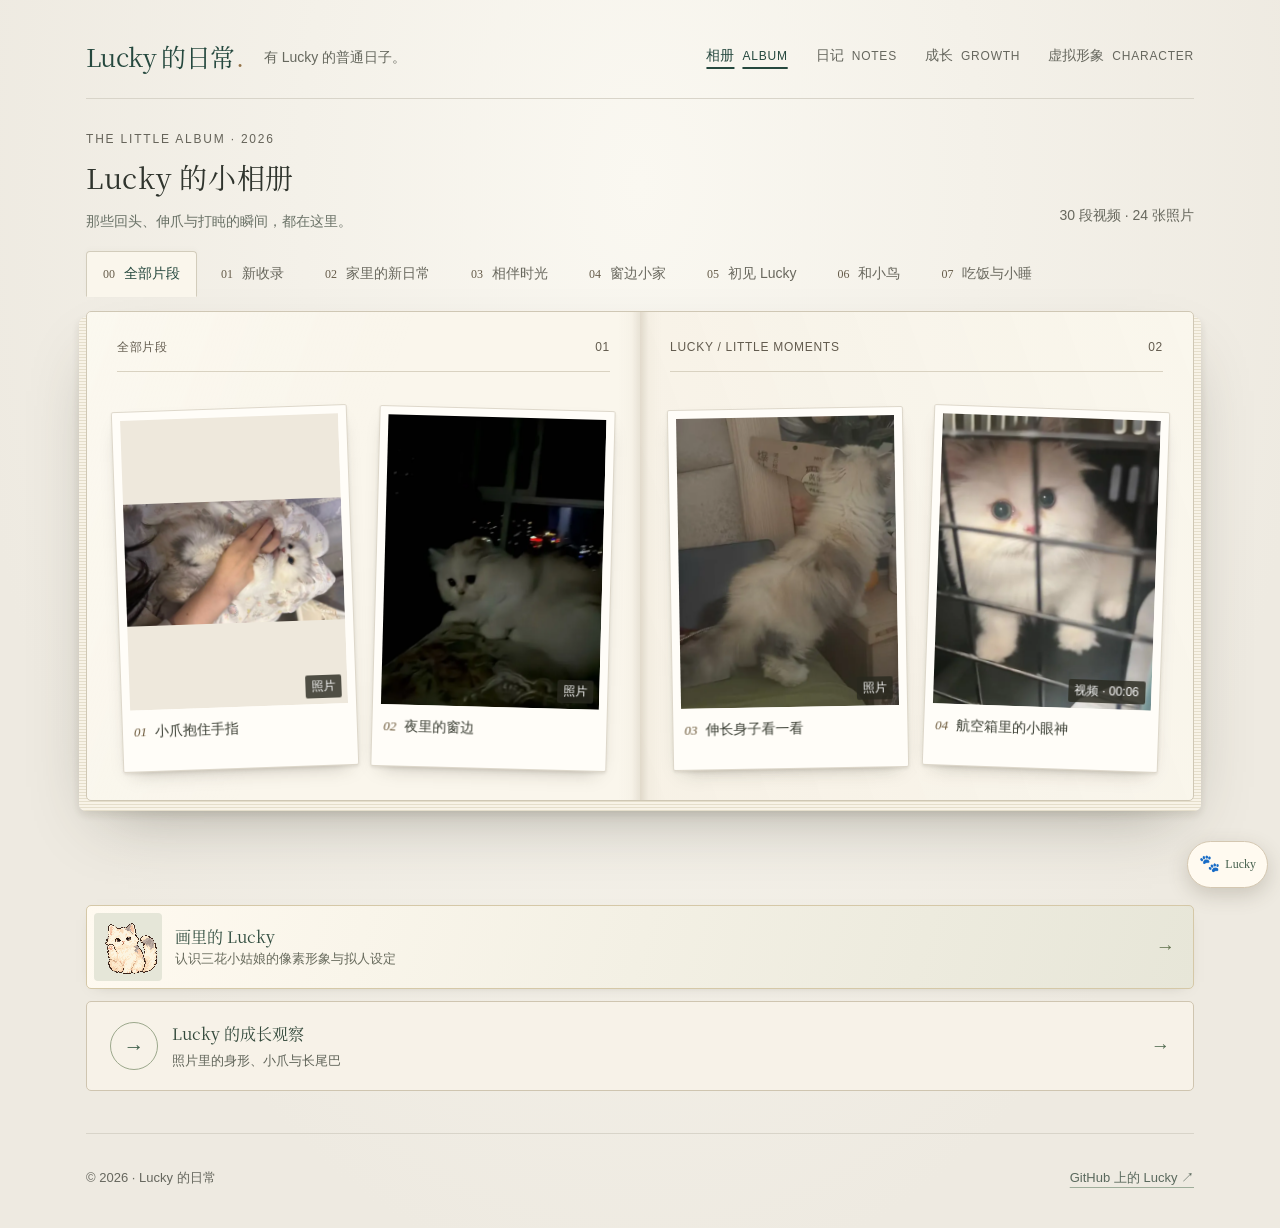
==== index.html @ 84d3d436 "Make Lucky interactions visible and soften form handoff" ====
<!doctype html>
<html lang="zh-CN">
<head>
  <meta charset="utf-8">
  <meta name="viewport" content="width=device-width,initial-scale=1">
  <meta name="theme-color" content="#24483d">
  <meta name="robots" content="noindex,nofollow,noarchive">
  <title>Lucky 的日常 · 猫咪小相册</title>
  <meta name="description" content="Lucky 的小相册：三个月大的长尾三花小姑娘，照片、视频、本猫像素形象、绘本风拟人设定和会互动的网页小猫。">
  <link rel="icon" href="assets/favicon.svg" type="image/svg+xml">
  <link rel="stylesheet" href="styles.css?v=20261016-2">
  <link rel="stylesheet" href="album.css?v=20261016-2">
  <link rel="stylesheet" href="pet.css?v=20261016-2">
  <script type="module" src="app.js?v=20261016-2"></script>
  <script type="module" src="pet.js?v=20261016-2"></script>
</head>
<body>
  <a class="skip-link" href="#main">跳到内容</a>
  <div class="container">
    <header class="site-header">
      <a class="site-title" href="#/" aria-label="Lucky 的日常，首页">Lucky 的日常<span class="title-period">.</span></a>
      <p class="site-description">有 Lucky 的普通日子。</p>
      <nav class="site-nav" aria-label="主要导航">
        <a href="#/" data-nav="photos">相册 <span lang="en">ALBUM</span></a>
        <a href="#/notes" data-nav="notes">日记 <span lang="en">NOTES</span></a>
        <a href="#/growth" data-nav="growth">成长 <span lang="en">GROWTH</span></a>
        <a href="#/character" data-nav="character">虚拟形象 <span lang="en">CHARACTER</span></a>
      </nav>
    </header>
    <main id="main" tabindex="-1"></main>
    <footer class="site-footer">
      <p>© 2026 · Lucky 的日常</p>
      <a class="lock-link" href="https://github.com/plxc3/lucky-album" target="_blank" rel="noopener">GitHub 上的 Lucky ↗</a>
    </footer>
  </div>
  <dialog class="lightbox" aria-label="Lucky 的相册">
    <div class="lightbox-shell">
      <div class="lightbox-top"><span id="photo-position"></span><a id="media-note-link" href="#/notes">查看日记</a><button class="close-button" type="button">关闭 <span aria-hidden="true">×</span></button></div>
      <img class="lightbox-image" alt="" hidden>
      <video class="lightbox-video" controls playsinline preload="none" hidden></video>
      <p class="lightbox-caption"></p>
      <div class="lightbox-navigation"><button type="button" id="previous-photo">上一个</button><button type="button" id="next-photo">下一个</button></div>
    </div>
  </dialog>
</body>
</html>
---- styles.css ----
:root{font-family:Inter,-apple-system,BlinkMacSystemFont,"Segoe UI","Noto Sans SC","PingFang SC","Microsoft YaHei",sans-serif;color:#262626;background:#fff;font-synthesis:none;text-rendering:optimizeLegibility;-webkit-font-smoothing:antialiased;line-height:1.7}
*{box-sizing:border-box}body{margin:0}button,a{-webkit-tap-highlight-color:transparent}a{color:inherit}button{font:inherit;cursor:pointer}button:disabled{opacity:.35;cursor:default}a:focus-visible,button:focus-visible,summary:focus-visible{outline:2px solid #3f6355;outline-offset:6px}button{touch-action:manipulation}.container{max-width:864px;margin:0 auto;padding:76px 32px 42px}.site-header{padding-bottom:25px;margin-bottom:43px;border-bottom:1px solid #e8e8e8}.site-title{display:inline-block;color:#222;font-size:2.25rem;font-weight:400;letter-spacing:-.045em;text-decoration:none;line-height:1.4}.title-period{color:#70877a;margin-left:2px}.site-description{margin:7px 0 0;color:#737373;font-size:1rem}.site-nav{display:flex;gap:28px;margin-top:25px}.site-nav a{display:inline-flex;align-items:center;gap:8px;min-height:32px;color:#707070;font-size:.875rem;text-decoration:none}.site-nav span{font-size:.75rem;letter-spacing:.065em}.site-nav a[aria-current="page"],.site-nav a:hover{color:#262626;text-decoration:underline;text-underline-offset:7px;text-decoration-thickness:1px}.section-heading{display:flex;justify-content:space-between;align-items:baseline;margin-bottom:28px;gap:12px}.section-heading h1{margin:0;font-size:.875rem;font-weight:400;color:#686868;letter-spacing:.04em}.section-heading span{color:#737373;font-size:.75rem}.post-list{display:flex;flex-direction:column;gap:29px}.post-item{padding-bottom:29px;border-bottom:1px solid #efefef}.post-item:last-child{border-bottom:0;padding-bottom:0}.post-link{display:flex;justify-content:space-between;gap:32px;align-items:flex-start;color:inherit;text-decoration:none}.post-info{flex:1;min-width:0;padding-top:2px}.post-date{display:block;color:#747474;font-size:.75rem;font-variant-numeric:tabular-nums;letter-spacing:.055em;margin:0 0 11px}.post-title{font-size:1.35rem;line-height:1.6;font-weight:400;letter-spacing:-.025em;margin:0 0 7px}.post-description{font-size:1rem;color:#686868;margin:0;line-height:1.8}.post-thumbnail{width:144px;height:144px;flex:0 0 144px;object-fit:cover;background:#f5f5f5;transition:opacity .2s}.post-link:hover .post-title{text-decoration:underline;text-underline-offset:5px;text-decoration-thickness:1px}.post-link:hover .post-thumbnail{opacity:.85}.site-footer{margin-top:72px;padding-top:22px;border-top:1px solid #e8e8e8;color:#747474;font-size:.8125rem;line-height:1.8}.site-footer p{margin:0}.demo-notice{margin-top:4px!important}.credits{margin-top:8px}.credits summary{cursor:pointer;width:fit-content}.credits a{text-decoration:underline;text-underline-offset:3px}.credits p{margin-top:5px}.back-link{display:inline-flex;min-height:35px;align-items:center;color:#666;font-size:.875rem;text-underline-offset:4px;text-decoration:none;margin-bottom:26px}.back-link:hover{text-decoration:underline}.note-title{font-size:1.8rem;font-weight:400;line-height:1.5;letter-spacing:-.025em;margin:0 0 12px}.note-meta{display:flex;gap:15px;color:#707070;font-size:.8125rem;align-items:center}.demo-label{border:1px solid #e2e2e2;padding:0 7px;font-size:.75rem;line-height:1.7}.note-body{margin:29px 0 30px;font-size:1.0625rem;line-height:1.95;color:#424242}.note-body p{margin:0 0 14px}.photo-button{border:0;padding:0;display:block;background:#f4f4f4;line-height:0;width:100%;overflow:hidden}.note-photo{display:block;width:100%;max-height:760px;object-fit:contain;background:#fafafa}.photo-caption{color:#747474;font-size:.8125rem;text-align:center;margin:10px 0 0}.note-photo-block{margin:0}.note-photo-block .photo-button:hover img{opacity:.93}.note-end{margin-top:38px;padding-top:20px;border-top:1px solid #e8e8e8}.album-grid{display:grid;grid-template-columns:repeat(2,minmax(0,1fr));gap:30px 24px}.album-grid figure{margin:0}.album-grid img{width:100%;aspect-ratio:1;display:block;object-fit:cover;transition:opacity .2s}.album-grid button:hover img{opacity:.85}.album-grid figcaption{margin-top:10px;font-size:.875rem;color:#555}.album-grid time{display:block;color:#737373;font-size:.75rem;letter-spacing:.035em;margin-top:3px}.lightbox{position:fixed;inset:0;width:100%;max-width:none;height:100%;max-height:none;border:0;padding:20px 32px;margin:0;background:rgba(255,255,255,.98);color:#262626}.lightbox::backdrop{background:rgba(255,255,255,.97)}.lightbox-shell{height:100%;max-width:1120px;display:flex;flex-direction:column;align-items:center;margin:auto}.lightbox-top{width:100%;display:flex;justify-content:space-between;align-items:center;flex-shrink:0;color:#666;font-size:.875rem;min-height:50px}.close-button{border:0;background:transparent;color:#555;min-height:44px;display:flex;align-items:center;gap:14px;font-size:.875rem;padding:0 10px}.close-button span{font-size:1.5rem;font-weight:300}.lightbox-image{display:block;min-height:0;max-width:100%;width:100%;object-fit:contain;flex:1}.lightbox-caption{margin:15px 0 0;color:#666;font-size:.875rem;text-align:center}.lightbox-navigation{display:flex;gap:34px;margin-top:6px;flex-shrink:0}.lightbox-navigation button{border:0;background:transparent;color:#444;min-height:44px;font-size:.875rem}.skip-link{position:fixed;top:10px;left:10px;padding:8px 16px;background:#222;color:#fff;z-index:10;transform:translateY(-160%)}.skip-link:focus{transform:translateY(0)}main:focus{outline:none}html.modal-open{overflow:hidden}
.album-grid img{height:auto}
[hidden]{display:none!important}
.media-thumbnail{display:block;position:relative;flex:0 0 144px;width:144px;height:144px;line-height:0;overflow:hidden;background:#f5f5f5}
.media-thumbnail img{display:block}
.album-thumbnail{width:100%;height:auto;aspect-ratio:1}
.video-badge{position:absolute;bottom:7px;right:7px;padding:3px 6px;background:rgba(20,20,20,.76);color:#fff;font-size:.75rem;line-height:1.5;letter-spacing:.02em;pointer-events:none}
.note-video{display:block;width:100%;height:auto;max-height:72vh;max-height:72dvh;object-fit:contain;background:#f7f7f7}
.expand-video{display:block;margin:11px auto 0;padding:3px 8px;min-height:36px;border:0;background:transparent;color:#666;font-size:.875rem;text-decoration:underline;text-underline-offset:4px}
.lightbox-video{display:block;flex:1;width:100%;min-height:0;object-fit:contain;background:transparent}
@media(max-width:600px){.container{padding:42px 22px 30px}.site-title{font-size:2rem}.site-header{margin-bottom:30px;padding-bottom:20px}.site-nav{margin-top:20px;gap:25px}.section-heading{margin-bottom:23px}.post-link{flex-direction:column-reverse;gap:16px}.post-thumbnail{width:100%;height:auto;aspect-ratio:16/10;flex:auto;object-position:center 45%}.post-list{gap:28px}.post-item{padding-bottom:28px}.post-info{padding-top:0}.post-date{margin-bottom:7px}.post-title{font-size:1.25rem}.site-footer{margin-top:48px}.album-grid{gap:25px 14px}.album-grid figcaption{font-size:.875rem;line-height:1.6}.note-title{font-size:1.6rem}.note-body{font-size:1rem;margin-top:23px}.lightbox{padding:12px 16px 24px}.lightbox-caption{margin-top:12px}}
@media(prefers-reduced-motion:reduce){*,*::before,*::after{transition:none!important;animation:none!important}}
@media(max-width:600px){.post-link>.media-thumbnail{width:100%;height:auto;aspect-ratio:16/10;flex:auto}.post-link>.media-thumbnail img{width:100%;height:100%;aspect-ratio:auto}.video-badge{bottom:9px;right:9px}.note-video{max-height:70vh;max-height:70dvh}}

/* Four chapters make the complete journal easier to browse without repeating a featured layout. */
.journal-view .journal-section{margin:0 0 58px}
.journal-view .journal-section:last-child{margin-bottom:0}
.journal-view .journal-section-heading{display:grid;grid-template-columns:72px minmax(0,1fr) auto;gap:14px;align-items:start;margin:0 0 23px;padding:19px 2px 0;border-top:1px solid #bdb8a8}
.journal-view .journal-section-number{font:italic 3.25rem/.95 Georgia,serif;color:#b79d6b}
.journal-view .journal-section-kicker{margin:1px 0 5px;color:#81735a;font-size:.6875rem;letter-spacing:.14em}
.journal-view .journal-section-heading h2{margin:0;color:#28483d;font:400 1.6rem/1.35 Georgia,"Songti SC",serif}
.journal-view .journal-section-description{margin:5px 0 0;color:#65695e;font-size:.875rem;line-height:1.6}
.journal-view .journal-section-count{padding-top:6px;color:#817c6e;font-size:.75rem;white-space:nowrap}
.journal-view .journal-section .post-item:last-child{border-bottom:0;padding-bottom:0}
.journal-view .journal-section--standard .post-item:first-child{grid-column:auto;padding:0 0 23px;border:0;border-bottom:1px solid #d5cfc0;border-radius:0;background:transparent;overflow:visible;box-shadow:none}
.journal-view .journal-section--standard .post-item:first-child .post-link{display:flex;flex-direction:column-reverse;gap:15px;height:100%}
.journal-view .journal-section--standard .post-item:first-child .media-thumbnail{grid-column:auto;grid-row:auto;width:100%;height:auto;aspect-ratio:16/10;border:1px solid #ddd5c5;border-radius:3px}
.journal-view .journal-section--standard .post-item:first-child .post-info{grid-column:auto;grid-row:auto;align-self:auto;padding:0 3px}
.journal-view .journal-section--standard .post-item:first-child .post-overline{justify-content:space-between;gap:9px;margin-bottom:8px}
.journal-view .journal-section--standard .post-item:first-child .post-title{margin:0 0 5px;font-size:1.28rem}
.journal-view .journal-section--standard .post-item:first-child .post-description{font-size:.875rem}
@media(max-width:640px){
  .journal-view .journal-section{margin-bottom:45px}
  .journal-view .journal-section-heading{grid-template-columns:45px minmax(0,1fr);column-gap:10px;row-gap:2px;margin-bottom:17px;padding-top:16px}
  .journal-view .journal-section-number{font-size:2.55rem}
  .journal-view .journal-section-heading h2{font-size:1.35rem}
  .journal-view .journal-section-description{font-size:.8125rem;margin-top:3px}
  .journal-view .journal-section-count{grid-column:2;padding-top:1px}
  .journal-view .journal-section--standard .post-item:first-child .post-link{gap:12px}
  .journal-view .journal-section--standard .post-item:first-child .post-title{font-size:1.2rem}
}

/* One portrait stage, three deliberate forms of the same Lucky. */
.character-transform{display:grid;grid-template-columns:minmax(0,1fr) minmax(0,1fr);gap:clamp(24px,5vw,72px);align-items:center;margin:8px 0 64px;padding:clamp(22px,4vw,44px);border:1px solid #d8d0be;border-radius:5px;background:linear-gradient(120deg,#fbf8ef,#f2eddf);box-shadow:0 18px 48px -38px #3c463f66}
.character-transform-intro{min-width:0}.character-transform h1{margin:11px 0 20px;color:#284b3f;font:400 clamp(2rem,3.5vw,3rem)/1.42 Georgia,"Lucky Album Serif","Songti SC",serif;letter-spacing:.025em}.character-transform-intro>p:not(.character-kicker){margin:0 0 24px;color:#626858;font-size:.9375rem;line-height:1.9}.character-form-tabs{display:flex;gap:5px;flex-wrap:wrap;border-bottom:1px solid #d6cfbd;padding-bottom:10px;margin:0 0 24px}.character-form-tabs button{min-height:44px;padding:9px 12px;border:1px solid transparent;border-radius:3px;background:transparent;color:#6b705f;font-size:.8125rem}.character-form-tabs button[aria-selected=true]{background:#284d40;border-color:#284d40;color:#fff8e8}.character-form-tabs button:hover:not([aria-selected=true]){background:#e6e7da}.character-form-copy{min-height:152px}.character-form-copy .character-form-eyebrow{font:10px/1.7 system-ui;letter-spacing:.14em;color:#8c7854;margin:0 0 9px}.character-form-copy h2{font:400 1.45rem/1.55 Georgia,"Lucky Album Serif","Songti SC",serif;color:#365040;margin:0 0 10px}.character-form-description{margin:0;color:#69705e;font-size:.875rem;line-height:1.9}.character-transform-actions{display:flex;align-items:center;gap:10px;flex-wrap:wrap;margin:20px 0 7px}.character-transform-next{min-height:46px;border:1px solid #405b47;border-radius:3px;padding:10px 17px;background:#355642;color:#fff8e6;font-size:.875rem}.character-transform-next span{margin-left:9px;color:#e6ce95}.character-transform-next:hover{background:#294735}.character-transform-back{min-height:44px;border:0;padding:8px 7px;background:transparent;color:#52604b;font-size:.8125rem;text-decoration:underline;text-underline-offset:4px}.character-transform-details{display:inline-flex;align-items:center;min-height:44px;color:#6b725e;text-decoration:none;font-size:.8125rem;gap:14px}.character-transform-details:hover{text-decoration:underline;text-underline-offset:5px}.character-form-panel{position:relative;display:grid;min-width:0;min-height:520px;border:1px solid #ded5c2;background:radial-gradient(ellipse at 50% 34%,#fffdf5,#eee7d7);padding:23px 17px 18px;isolation:isolate;border-radius:3px}.character-form-figure{grid-area:1/1;margin:0;min-width:0;display:flex;flex-direction:column;opacity:0;visibility:hidden;pointer-events:none;transition:opacity .45s ease,visibility 0s .45s}.character-form-figure[data-active=true]{opacity:1;visibility:visible;pointer-events:auto;transition-delay:0s}.character-form-art{flex:1;min-height:0;display:flex;justify-content:center;align-items:center}.character-form-art img{display:block;max-width:100%;width:100%;height:455px;object-fit:contain}.character-form-figure--cat img{image-rendering:pixelated}.character-form-figure figcaption{text-align:center;font-size:.6875rem;line-height:1.8;color:#7b7463;margin-top:14px}.character-transform-spark{position:absolute;color:#bca46e;font:32px Georgia;pointer-events:none;z-index:-1}.character-transform-spark--one{left:18px;top:35px}.character-transform-spark--two{right:17px;bottom:83px;font-size:18px}.character-form-stamp{position:absolute;right:12px;top:13px;padding:10px;border:1px solid #c6b58288;border-radius:50%;color:#91835e;font:11px/1.3 Georgia;text-align:center;transform:rotate(12deg);pointer-events:none}.character-form-stamp i{font-size:17px}.original-download{display:inline-flex;align-items:center;min-height:44px;font-size:.8125rem;color:#52634a;text-underline-offset:4px;margin-top:8px}.lightbox-top .original-download{margin:0 10px;font-size:.75rem}.lightbox-top{flex-wrap:wrap;gap:5px 12px}.lightbox-top .close-button{margin-left:auto}
@media(max-width:760px){.character-transform{grid-template-columns:1fr;gap:27px;margin-bottom:44px}.character-transform h1{font-size:2.15rem}.character-form-copy{min-height:0}.character-form-panel{min-height:430px}.character-form-art img{height:365px}.character-form-tabs{margin-bottom:20px}.character-transform-intro>p:not(.character-kicker){margin-bottom:17px}.character-transform-actions{margin-top:18px}}
@media(max-width:380px){.character-transform{padding:19px 16px;gap:22px}.character-transform h1{font-size:1.8rem}.character-form-tabs{gap:1px}.character-form-tabs button{padding-inline:9px}.character-form-panel{min-height:360px;padding-inline:10px}.character-form-art img{height:300px}.character-form-copy h2{font-size:1.25rem}.character-transform-next{padding-inline:12px}.lightbox-top .original-download{order:4;width:100%;margin:0}}
@media(prefers-reduced-motion:reduce){.character-form-figure{transition:none}}

/* Click the character itself; shared particles also accompany the floating pet. */
.character-transform-instruction{margin:21px 0 3px;color:#84714d;font-size:.8125rem;line-height:1.9}.character-form-hit{position:absolute;inset:0;z-index:4;width:100%;height:100%;border:0;border-radius:3px;background:transparent;cursor:pointer;touch-action:manipulation}.character-form-hit:focus-visible{outline:2px solid #496b50;outline-offset:5px}.lucky-magic{position:absolute;inset:0;z-index:3;pointer-events:none;overflow:visible}.lucky-magic-ring{position:absolute;display:block;left:50%;top:49%;width:64%;aspect-ratio:1;border:1px solid #c6aa69;border-radius:50%;opacity:0;transform:translate(-50%,-50%) scale(.25)}.lucky-magic-particle{position:absolute;left:50%;top:49%;display:block;color:#bd9c58;font:16px/1 Georgia;opacity:0;transform:translate(-50%,-50%) scale(0)}.lucky-magic-particle:nth-child(3n){color:#c18f83}.is-transforming .lucky-magic-ring{animation:lucky-magic-ring 820ms cubic-bezier(.22,1,.36,1) both}.is-transforming .lucky-magic-particle{animation:lucky-magic-particle 760ms cubic-bezier(.22,1,.36,1) var(--delay,0ms) both}
@keyframes lucky-character-reveal{from{opacity:0;transform:translateY(3px) scale(.985)}to{opacity:1;transform:translateY(0) scale(1)}}
@keyframes lucky-magic-ring{0%{opacity:0;transform:translate(-50%,-50%) scale(.25)}20%{opacity:.65}100%{opacity:0;transform:translate(-50%,-50%) scale(1.35)}}
@keyframes lucky-magic-particle{0%{opacity:0;transform:translate(-50%,-50%) scale(.2)}25%{opacity:.9}100%{opacity:0;transform:translate(var(--x),var(--y)) scale(.55) rotate(50deg)}}
@media(prefers-reduced-motion:reduce){.lucky-magic{display:none!important}.character-form-figure,.lucky-pet-human{transition:none!important}}


/* A single illustrated handoff: the two faces never overlap. */
.character-transform .character-form-panel {
  display:flex;
  flex-direction:column;
  gap:15px;
  padding:20px 17px 16px;
  min-height:0;
}
.character-display {
  position:relative;
  isolation:isolate;
  display:grid;
  min-width:0;
  flex:1;
}
.character-transform .character-form-figure {
  opacity:0;
  visibility:hidden;
  transition:none;
  pointer-events:none;
}
.character-transform .character-form-figure[data-active=true] {
  opacity:1;
  visibility:visible;
}
.character-transform .character-form-art {
  transform-origin:50% 86%;
  will-change:auto;
}
.character-transform[data-transform-phase] .character-form-art {
  will-change:transform,opacity;
}
.character-transform.is-transforming .character-form-figure[data-active=true] .character-form-art>svg,
.character-transform.is-transforming .character-form-figure[data-active=true] .character-form-art>img {
  animation:none!important;
  clip-path:none!important;
}
.character-transform[data-transform-phase=prepare] .character-form-figure[data-active=true] .character-form-art {
  animation:lucky-hero-gather 340ms cubic-bezier(.45,0,.6,1) both;
}
.character-transform[data-transform-phase=handoff] .character-form-figure[data-active=true] .character-form-art {
  animation:lucky-hero-handoff 120ms linear both;
}
.character-transform[data-transform-phase=settle] .character-form-figure[data-active=true] .character-form-art {
  animation:lucky-hero-settle 520ms cubic-bezier(.16,.8,.3,1) both;
}
.character-display::after {
  content:"";
  position:absolute;
  z-index:2;
  inset:6% 1% 10%;
  border-radius:38%;
  background:radial-gradient(ellipse at 50% 61%,#d5c49a44 0,#ddcfa328 34%,#d5c49a00 70%);
  opacity:0;
  pointer-events:none;
  transform:scale(.94);
}
.character-transform.is-transforming .character-display::after {
  animation:lucky-hero-warmth 980ms ease-in-out both;
}
.character-transform .lucky-magic-particle {
  font-size:13px;
  color:#aa935e;
}
.character-transform.is-transforming .lucky-magic-particle {
  animation:lucky-hero-dust 820ms ease-out var(--delay,0ms) both;
}
.character-transform .character-form-hit {
  z-index:4;
  inset:0;
  height:100%;
}
.character-transform .character-form-hit[aria-busy=true] {cursor:progress}
.character-interactions {
  display:flex;
  flex-wrap:wrap;
  justify-content:center;
  gap:8px;
  position:relative;
  z-index:5;
  padding-top:14px;
  border-top:1px solid #d8cdb6;
}
.character-interactions button {
  display:inline-flex;
  align-items:center;
  justify-content:center;
  gap:5px;
  min-width:0;
  min-height:44px;
  flex:1 1 5.5em;
  padding:8px 9px;
  border:1px solid #c9c5ad;
  border-radius:100px;
  background:#fffaf0;
  color:#3b5640;
  font-size:.8125rem;
  line-height:1.45;
  white-space:nowrap;
  transition:background .18s ease,border-color .18s ease;
}
.character-interactions button>span:first-child {color:#94784c;font-size:1.1rem;line-height:1}
.character-interactions button:hover:not(:disabled) {background:#e9eddf;border-color:#a0b090}
.character-interactions button:focus-visible {outline:2px solid #345842;outline-offset:3px}
.character-interactions button:disabled {opacity:.5;cursor:default}
.character-transform[data-interaction=hello] [data-character-action=pet],
.character-transform[data-interaction=play] [data-character-action=play],
.character-transform[data-interaction=sleep] [data-character-action=rest] {
  background:#dce7d4;
  border-color:#89a077;
  color:#284c34;
}
.character-action-status {
  min-height:3.4em;
  margin:-5px 0 0;
  color:#6c725f;
  text-align:center;
  font-size:.75rem;
  line-height:1.7;
  overflow-wrap:anywhere;
}
.character-reaction {
  position:absolute;
  z-index:3;
  right:14%;
  top:20%;
  color:#bd8180;
  font:26px/1 Georgia,serif;
  opacity:0;
  pointer-events:none;
}
.character-transform[data-interaction=hello] .character-reaction {animation:lucky-hero-heart 2.6s ease-out both}
.character-transform[data-interaction=play] .character-reaction {color:#ad8d4c;animation:lucky-hero-invite 1.3s ease-in-out 2 both}
.character-transform[data-interaction=sleep] .character-reaction {color:#718477;font-size:20px;opacity:.8;animation:lucky-hero-rest 3.3s ease-in-out infinite}
@keyframes lucky-hero-gather {
  0%{opacity:1;transform:translateY(0) scale(1)}
  38%{opacity:1;transform:translateY(2px) scale(.985)}
  72%{opacity:.56;transform:translateY(5px) scale(.967)}
  100%{opacity:0;transform:translateY(6px) scale(.96)}
}
@keyframes lucky-hero-handoff {
  from{opacity:0;transform:translateY(6px) scale(.96)}
  to{opacity:.24;transform:translateY(5px) scale(.974)}
}
@keyframes lucky-hero-settle {
  0%{opacity:.24;transform:translateY(5px) scale(.974)}
  60%{opacity:.94;transform:translateY(-1px) scale(1.003)}
  100%{opacity:1;transform:translateY(0) scale(1)}
}
@keyframes lucky-hero-warmth {
  0%,100%{opacity:0;transform:scale(.94)}
  35%,44%{opacity:.9;transform:scale(1.015)}
  76%{opacity:.18;transform:scale(1.04)}
}
@keyframes lucky-hero-dust {
  0%,12%{opacity:0;transform:translate(-50%,-50%) scale(.55)}
  38%{opacity:.5}
  100%{opacity:0;transform:translate(calc(var(--x)*.75),calc(var(--y)*.75)) scale(.8)}
}
@keyframes lucky-hero-heart {
  0%{opacity:0;transform:translateY(10px) scale(.8)}
  20%,55%{opacity:.9;transform:translateY(0) scale(1)}
  100%{opacity:0;transform:translateY(-20px) scale(.95)}
}
@keyframes lucky-hero-invite {
  0%,100%{opacity:.3;transform:translateY(2px) rotate(-8deg)}
  45%{opacity:1;transform:translateY(-8px) rotate(8deg)}
}
@keyframes lucky-hero-rest {
  0%,100%{transform:translateY(2px)}
  50%{transform:translateY(-5px)}
}
@media(max-width:760px) {
  .character-transform .character-form-panel{padding:17px 15px 12px;gap:14px}
  .character-action-status{font-size:.75rem}
}
@media(max-width:380px) {
  .character-transform .character-form-panel{padding:14px 10px 10px;gap:12px}
  .character-interactions{gap:5px;padding-top:12px}
  .character-interactions button{padding:8px 5px;gap:3px;font-size:.75rem}
  .character-reaction{right:9%;font-size:23px}
}
@media(prefers-reduced-motion:reduce) {
  .character-transform .character-form-art,
  .character-transform .character-display::after,
  .character-transform .character-reaction {animation:none!important;transition:none!important;transform:none!important}
  .character-transform[data-interaction] .character-reaction{opacity:.85}
  .character-interactions button{transition:none}
}
---- album.css ----
@font-face{font-family:"Lucky Album Serif";src:url("assets/lucky-album-serif.woff2") format("woff2");font-weight:400;font-style:normal;font-display:swap}
:root{--ink:#2f342d;--muted:#68675e;--green:#25483e;--paper:#faf6ec;--gold:#d6bd81;--border:#cfcbbb;background:#eeeae1;color:var(--ink)}
body{background:radial-gradient(ellipse at 50% 15%,#faf8f1 0,#eeeae1 75%);min-height:100vh;overflow-x:clip}
.container{max-width:1180px;padding:34px 36px 28px}
.site-header{display:flex;align-items:center;gap:20px;flex-wrap:wrap;padding-bottom:20px;margin-bottom:30px;border-color:#d8d4c9}
.site-title{font-family:Georgia,"Lucky Album Serif","Songti SC",serif;font-size:1.55rem;font-weight:600;letter-spacing:-.025em;color:var(--green)}
.title-period{color:#947348}.site-description{font-size:.875rem;margin:3px 0 0;color:#66685e}
.site-nav{margin:0 0 0 auto;gap:28px}.site-nav a{min-height:44px;color:#66675e}.site-nav a[aria-current=page]{color:var(--green);text-decoration-thickness:2px}.site-nav span{font-size:.75rem}
.site-footer{margin-top:42px;border-color:#d8d4c9;color:#66675e;font-size:.8125rem}
.album-heading{display:flex;justify-content:space-between;gap:20px;align-items:end;margin-bottom:24px}.eyebrow{color:#717064;font-size:.75rem;letter-spacing:.15em;margin:0 0 5px}.album-heading h1{font-family:Georgia,"Lucky Album Serif","Songti SC",serif;font-size:1.75rem;font-weight:500;letter-spacing:.025em;margin:0}.album-total{font-size:.875rem;color:#66675d;white-space:nowrap;padding-bottom:5px}
.chapter-tabs{display:flex;flex-wrap:wrap;gap:7px;position:relative;z-index:4;margin-bottom:17px}.chapter-tab{border:1px solid transparent;background:transparent;color:#69685e;padding:10px 16px;min-height:44px;font-size:.875rem;border-radius:4px 4px 0 0;transition:background .2s,color .2s,transform .2s}.chapter-tab[aria-pressed=true]{color:var(--green);background:var(--paper);border-color:#d2ccbb;border-bottom-color:var(--paper);box-shadow:0 -2px 6px #64553c06}.chapter-tab:hover{color:var(--green);transform:translateY(-2px)}.chapter-index{font-family:Georgia,serif;font-size:.75rem;margin-right:9px;color:#8c816a}
.book-stage{position:relative;perspective:1400px;perspective-origin:50% 45%;border-radius:6px;isolation:isolate;outline-offset:8px}.book-stage.is-closed{min-height:490px}.book-stage:before{content:"";position:absolute;inset:6px -7px -10px;border-radius:7px;background:repeating-linear-gradient(0deg,#e5decb,#e5decb 1px,#f8f3e7 1px,#f8f3e7 3px);box-shadow:0 25px 65px -26px #39372c6b,0 4px 10px #423f2a21;z-index:-1}
.book-spread{display:grid;grid-template-columns:minmax(0,1fr) minmax(0,1fr);border:1px solid #cfc7b4;border-radius:5px;overflow:hidden;min-height:490px;background:var(--paper);position:relative}
.book-spread:after{content:"";position:absolute;top:0;bottom:0;left:calc(50% - 22px);width:44px;background:linear-gradient(90deg,transparent,#74644706 30%,#62502d1c 49%,#62502d26 50%,#74644707 70%,transparent);pointer-events:none;z-index:3}
.book-page{padding:26px 30px 20px;display:flex;flex-direction:column;min-width:0;min-height:490px;background:linear-gradient(110deg,#fffdf655,#fffdf600 45%);animation:paperArrival .3s ease both}.book-page-right{background:linear-gradient(250deg,#fffdf622,#e8e0cd30)}
.paper-heading,.paper-footer{display:flex;justify-content:space-between;align-items:center;gap:12px;color:#756d5d;font-size:.75rem;line-height:1.6;letter-spacing:.06em}.paper-heading{padding-bottom:14px;border-bottom:1px solid #d9d2c1}.paper-heading span:first-child{overflow-wrap:anywhere}.paper-footer{margin-top:auto;padding-top:20px;letter-spacing:.025em}
.sticker-grid{display:grid;grid-template-columns:minmax(0,1fr) minmax(0,1fr);gap:22px;align-items:start;margin:36px 0 22px}.sticker-card{min-width:0;border:1px solid #ddd7ca;border-radius:2px;background:#fffdf8;padding:8px 8px 0;text-align:left;box-shadow:0 2px 3px #4538231a,0 9px 19px -11px #332c215c;transform:perspective(900px) rotate(var(--rotation,0deg)) rotateX(var(--tilt-x,0deg)) rotateY(var(--tilt-y,0deg));transform-style:preserve-3d;transition:transform .22s ease,box-shadow .22s ease;position:relative;line-height:1.5}
.sticker-image{display:block;position:relative;width:100%;aspect-ratio:3/4;overflow:hidden;background:#eee8dc}.sticker-image>img,.sticker-preview{display:block;width:100%;height:100%;object-fit:cover;position:absolute;inset:0}.sticker-preview{object-fit:contain;background:#eee8dc;opacity:1;animation:previewArrival .25s ease}.sticker-media-label{position:absolute;bottom:6px;right:6px;background:#29291fcc;color:#fff;font-size:.75rem;padding:3px 6px;border-radius:2px;line-height:1.4;z-index:2}.sticker-caption{display:flex;align-items:baseline;gap:8px;padding:11px 3px 13px;font-size:.875rem;line-height:1.55;color:#393d32;min-height:61px}.sticker-number{font-family:Georgia,serif;font-style:italic;color:#887553;font-size:.8125rem;flex-shrink:0}.sticker-sheen{position:absolute;inset:0;pointer-events:none;background:radial-gradient(circle at var(--shine-x,50%) var(--shine-y,35%),#fff8 0,transparent 55%);opacity:0;mix-blend-mode:screen;transition:opacity .2s;z-index:3}
@media(hover:hover) and (pointer:fine){.sticker-card:hover{box-shadow:0 3px 4px #45382321,0 15px 26px -11px #332c2161;transform:perspective(900px) rotate(0deg) rotateX(var(--tilt-x,0deg)) rotateY(var(--tilt-y,0deg)) scale(1.035);z-index:5}.sticker-card:hover .sticker-sheen{opacity:.6}.cover-open:hover{transform:scale(1.035);background:#e9d3a5}.cover-skip:hover{text-decoration:underline}}
.sticker-card:active{transform:scale(.975)}.sticker-card:focus-visible{outline-color:#766339}.chapter-end{display:flex;flex:1;flex-direction:column;justify-content:center;text-align:center;color:#756d5d;padding:40px 15px}.chapter-end-label{font-family:Georgia,"Lucky Album Serif","Songti SC",serif;font-size:1.5rem;color:#4d5546}.chapter-end p{margin:0 0 14px;font-size:.875rem}.chapter-end .chapter-end-label{font-size:1.5rem}.chapter-end button{align-self:center;border:0;border-bottom:1px solid #a7977b;background:none;padding:8px 0;color:var(--green);min-height:44px;font-size:.875rem}
.cover-shell{position:absolute;inset:0;z-index:10;transform-origin:left center;transform-style:preserve-3d;backface-visibility:hidden;will-change:transform;border-radius:6px;box-shadow:0 20px 45px -20px #252e2266}
.cover-face{height:100%;min-height:490px;background:linear-gradient(120deg,#31574a,#21463b 60%,#193e35);border:1px solid #426352;border-radius:6px;display:grid;grid-template-columns:1fr 1fr;align-items:center;overflow:hidden;position:relative;padding:42px 58px;color:#f2e7c9}
.cover-face:before{content:"";position:absolute;inset:14px;border:1px solid #cdb77b55;pointer-events:none;border-radius:2px}.cover-face:after{content:"";position:absolute;left:0;top:0;bottom:0;width:27px;background:linear-gradient(90deg,#071e2370,transparent 55%,#dcdebc12 80%,transparent);pointer-events:none}
.cover-copy{position:relative;z-index:3}.cover-edition{font-size:.75rem;letter-spacing:.15em;margin:0 0 21px;color:#dac992}.cover-title{font-family:Georgia,serif;font-size:5.25rem;line-height:1.05;letter-spacing:-.055em;font-weight:400;margin:0;color:#dfca91;background:linear-gradient(115deg,#c3aa71 15%,#fff0ba 45%,#c3aa71 70%);background-size:200% 100%;background-clip:text;-webkit-background-clip:text;-webkit-text-fill-color:transparent;animation:coverSheen 7s ease-in-out infinite}.cover-title span{display:block;font-family:"Lucky Album Serif","Songti SC","Noto Serif CJK SC",Georgia,serif;font-size:2rem;letter-spacing:.16em;line-height:1.5;margin-top:11px}.cover-description{color:#ede4c8;font-size:1rem;margin:17px 0 23px}.cover-open{background:#e1ca95;color:#243c2d;padding:12px 23px;border:1px solid #d6bd80;border-radius:3px;min-height:48px;font-size:.9375rem;transition:transform .2s,background .2s}.cover-skip{display:block;color:#ddd0aa;background:none;border:0;margin-top:7px;padding:9px 0;min-height:44px;font-size:.8125rem;text-underline-offset:4px}.cover-count{font-size:.75rem;color:#d2c9a9;margin:18px 0 0;letter-spacing:.02em}.cover-open:focus-visible,.cover-skip:focus-visible{outline-color:#f4e8be}
.cover-collage{position:relative;height:355px;min-width:0}.cover-photo{position:absolute;background:#fff9e9;padding:8px 8px 0;box-shadow:0 3px 6px #0f211b66,0 18px 30px -16px #0a211b8a;line-height:0;border:1px solid #ddd2b2}.cover-photo img{display:block;width:100%;height:auto;aspect-ratio:3/4;object-fit:cover}.cover-photo span{display:block;font-family:Georgia,serif;font-style:italic;color:#655a40;font-size:.9375rem;line-height:1.5;padding:10px 4px 13px}.cover-photo-main{width:225px;left:1%;top:0;transform:rotate(-5deg)}.cover-photo-paws{width:169px;right:0;bottom:0;transform:rotate(7deg)}
.is-opening .cover-shell{animation:openBook 1.45s cubic-bezier(.4,.05,.2,1) forwards}.is-opening .cover-open,.is-opening .cover-skip{opacity:.5}.is-closed .book-spread{height:490px;overflow:hidden}.book-controls{display:flex;align-items:center;justify-content:space-between;gap:20px;margin-top:26px;min-height:44px}.book-controls button{border:0;background:transparent;min-height:44px;color:#465043;font-size:.875rem;padding:6px 10px;transition:color .2s,background .2s;border-radius:3px}.book-controls button:not(:disabled):hover{background:#dcd8cc}.book-controls button:disabled{color:#9c9789;opacity:.65}.page-controls{display:flex;align-items:center;gap:23px}.page-status{font-family:Georgia,serif;font-size:.875rem;color:#6f695c;font-variant-numeric:tabular-nums;min-width:54px;text-align:center}.book-hint{font-size:.8125rem;color:#6d6c60}.cover-toggle{padding-left:0!important}
.turning-leaf{position:absolute;left:50%;top:0;width:50%;height:100%;transform-origin:left center;z-index:9;background:var(--paper);backface-visibility:hidden;box-shadow:-10px 0 18px #3a2d2618;animation:turnForward .65s ease-in-out forwards;pointer-events:none;overflow:hidden;border-radius:0 5px 5px 0}.turning-leaf .book-page{height:100%}.turn-back .turning-leaf{left:0;transform-origin:right center;animation-name:turnBack;border-radius:5px 0 0 5px}.is-turning{pointer-events:none}
@keyframes openBook{0%{transform:rotateY(0);opacity:1}55%{transform:rotateY(-90deg);opacity:1}90%{opacity:1}100%{transform:rotateY(-180deg);opacity:0}}
@keyframes turnForward{0%{transform:rotateY(0);filter:brightness(1)}65%{filter:brightness(.87)}100%{transform:rotateY(-180deg);filter:brightness(.92)}}
@keyframes turnBack{0%{transform:rotateY(0)}100%{transform:rotateY(180deg)}}
@keyframes paperArrival{from{opacity:0;transform:translateY(8px)}to{opacity:1;transform:translateY(0)}}
@keyframes previewArrival{from{opacity:0}to{opacity:1}}
@keyframes coverSheen{0%,100%{background-position:100% 0}50%{background-position:0 0}}
.journal-view,.note-view{max-width:800px;margin:0 auto;animation:paperArrival .3s ease both}.journal-view .section-heading{margin-bottom:29px}.post-item{border-color:#d8d4c8}.post-title{font-family:Georgia,"Lucky Album Serif","Songti SC",serif;color:#354535}.post-link:hover .post-thumbnail{opacity:1}.post-thumbnail,.media-thumbnail{border-radius:2px}.note-title{font-family:Georgia,"Lucky Album Serif","Songti SC",serif;color:var(--green)}.note-video,.note-photo,.photo-button{background:#e6e0d5}.note-end{border-color:#d5cebc}.back-link{color:#5e6556}.note-meta,.photo-caption{color:#69675b}
.lightbox{background:rgba(16,24,21,.95);color:#f8f3e8;padding:16px 32px 22px;animation:viewerArrival .28s ease both}.lightbox::backdrop{background:#14211ccd;backdrop-filter:blur(6px)}.lightbox-top{color:#cec9b9}.close-button{color:#f8f3e8}.lightbox-caption{color:#ddd7c8}.lightbox-navigation button{color:#f4eddb;border-radius:4px}.lightbox-navigation button:hover{background:#ffffff12}.lightbox-image,.lightbox-video{background:transparent;border-radius:3px}.lightbox-navigation{gap:35px}.lightbox-top a{color:#e3d7b8;text-decoration:none;font-size:.875rem;margin-left:auto;margin-right:22px;min-height:44px;display:flex;align-items:center}.lightbox-top a:hover{text-decoration:underline;text-underline-offset:4px}
@keyframes viewerArrival{from{opacity:0;transform:scale(.98)}to{opacity:1;transform:scale(1)}}
@media(max-width:900px){.container{padding:26px 25px}.site-description{display:none}.cover-face{padding:38px 40px}.cover-photo-main{width:190px}.cover-photo-paws{width:145px}.cover-collage{height:320px}.cover-title{font-size:4.5rem}.book-page{padding:24px 24px 20px}.sticker-grid{gap:14px;margin-top:40px}.book-hint{display:none}.book-controls{justify-content:space-between}.cover-count{line-height:1.8;max-width:210px}.sticker-caption{font-size:.8125rem;gap:5px}}
@media(max-width:640px){.container{padding:22px 18px 24px}.site-header{gap:9px;margin-bottom:25px;padding-bottom:15px}.site-title{font-size:1.35rem}.site-nav{gap:15px}.site-nav a{gap:0;font-size:.875rem}.site-nav span{display:none}.album-heading{margin-bottom:17px;gap:10px;align-items:start}.album-heading h1{font-size:1.45rem}.album-total{font-size:.75rem;white-space:normal;text-align:right;padding-top:26px;max-width:145px}.eyebrow{font-size:.75rem;letter-spacing:.08em}.chapter-tabs{gap:3px;margin-bottom:12px}.chapter-tab{padding:9px 10px;font-size:.8125rem;flex:1;white-space:nowrap}.chapter-index{display:none}.book-stage.is-closed{min-height:580px}.is-closed .book-spread{height:580px}.cover-face{min-height:580px;display:flex;flex-direction:column;align-items:stretch;padding:28px 31px 25px}.cover-copy{padding-top:0}.cover-edition{margin-bottom:9px;font-size:.75rem}.cover-title{font-size:4.1rem;line-height:1}.cover-title span{font-size:1.5rem;display:inline-block;margin-top:0;margin-left:12px;letter-spacing:.05em}.cover-description{font-size:.875rem;margin:12px 0 17px}.cover-open{padding:10px 18px;min-height:44px;font-size:.875rem}.cover-skip{display:inline-block;margin:0 0 0 15px;font-size:.8125rem}.cover-count{position:absolute;top:476px;left:0;max-width:none;font-size:.75rem;margin:0}.cover-collage{height:264px;margin-top:23px;flex-shrink:0}.cover-photo-main{width:172px;left:3%;top:0}.cover-photo-paws{width:137px;right:1%;bottom:4px}.cover-photo span{font-size:.8125rem;padding:7px 3px 10px}.book-spread{grid-template-columns:minmax(0,1fr);min-height:0;overflow:hidden}.book-spread:after{display:none}.book-page{min-height:0;padding:20px 22px 19px}.book-page-right{border-top:1px solid #dcd5c4;background:linear-gradient(160deg,#f4eedf66,transparent)}.sticker-grid{gap:20px;margin:25px 0 17px}.sticker-caption{font-size:.875rem;min-height:65px}.paper-footer{font-size:.75rem;padding-top:13px}.paper-heading{font-size:.75rem}.book-controls{gap:10px;margin-top:19px}.page-controls{gap:8px}.page-status{font-size:.8125rem;min-width:48px}.book-controls button{font-size:.8125rem;padding:5px 7px}.chapter-end{min-height:160px;padding:30px 5px}.chapter-end-label{font-size:1.3rem}.turning-leaf{left:0;width:100%;transform-origin:left center}.turn-back .turning-leaf{left:0;width:100%}.turning-leaf .book-page{min-height:100%}.lightbox{padding:10px 15px 20px}.lightbox-top a{margin-right:10px;font-size:.8125rem}.close-button{gap:8px;font-size:.8125rem}.site-footer{margin-top:34px}.post-link{flex-direction:column-reverse;gap:15px}.journal-view .section-heading{margin-bottom:23px}}
@media(max-width:360px){.chapter-tab{padding:9px 6px;font-size:.75rem}.cover-face{padding:28px 24px}.cover-title{font-size:3.5rem}.cover-title span{font-size:1.25rem}.cover-photo-main{width:157px}.cover-photo-paws{width:123px}.book-page{padding:19px 16px}.sticker-grid{gap:14px}}
@media(prefers-reduced-motion:reduce){*,*::before,*::after{animation:none!important;transition:none!important;scroll-behavior:auto!important}.sticker-card,.sticker-card:hover,.sticker-card:active{transform:none!important}.sticker-sheen{display:none}.cover-title{background-position:50% 0}}
.sticker-caption>span:last-child{min-width:0;overflow-wrap:anywhere}
.cover-title{overflow-wrap:anywhere}
@media(max-width:640px){.cover-count{position:static;max-width:none;margin:10px 0 0}.cover-collage{margin-top:18px}}

/* Lucky's pixel character, drawn from the owner's photos. */
.cover-character-link{display:inline-flex;align-items:center;gap:7px;min-height:44px;margin-top:1px;color:#ead7a6;font-size:.8125rem;text-decoration:underline;text-decoration-color:#e5ce9188;text-underline-offset:5px;position:relative;z-index:4}
.cover-character-link:hover{color:#fff1c4;text-decoration-color:currentColor}.cover-character-link:focus-visible{outline-color:#f4e8be}
.cover-photo-character{width:169px;right:0;bottom:-3px;transform:rotate(7deg);z-index:2;background:#f8f1dd}
.cover-photo-character img{object-fit:contain;background:radial-gradient(circle at 50% 35%,#fffdf6,#e8e2d2)}
.cover-photo-character span{font-family:"Lucky Album Serif","Songti SC",Georgia,serif;font-style:normal}
.character-teaser{display:flex;align-items:center;gap:13px;min-height:80px;margin:-4px 0 18px;padding:7px 18px 7px 7px;border:1px solid #d5c8a7;border-radius:5px;background:linear-gradient(105deg,#fffaf0,#e7e6d8);color:#314d3f;text-decoration:none;box-shadow:0 4px 14px -11px #48443880;transition:transform .2s,box-shadow .2s}
.character-teaser:hover{transform:translateY(-2px);box-shadow:0 7px 18px -11px #48443880}.character-teaser-art{display:block;width:68px;height:68px;flex:0 0 68px;border-radius:4px;background:#e5e6d8;overflow:hidden}.character-teaser-art img{display:block;width:100%;height:100%;object-fit:contain}.character-teaser-copy{display:flex;flex-direction:column;gap:2px;line-height:1.45}.character-teaser-copy strong{font-family:Georgia,"Lucky Album Serif","Songti SC",serif;font-size:1rem;font-weight:500}.character-teaser-copy>span{font-size:.8125rem;color:#686b5d}.character-teaser-arrow{margin-left:auto;color:#667653;font-size:1.2rem}
.character-view{animation:paperArrival .35s ease both}
.character-hero{display:grid;grid-template-columns:minmax(0,1fr) minmax(0,1fr);min-height:560px;border:1px solid #d1c8b7;border-radius:6px;background:linear-gradient(125deg,#fbf7ec,#f4eedf);box-shadow:0 20px 45px -33px #494538a0;overflow:hidden;position:relative}
.character-hero:before{content:"";position:absolute;inset:13px;border:1px solid #d8ccac;pointer-events:none;border-radius:3px}
.character-copy{align-self:center;padding:55px 42px 55px 72px;position:relative;z-index:1}
.character-kicker{margin:0 0 17px;color:#817153;font-size:.75rem;letter-spacing:.15em;line-height:1.55}
.character-copy h1{font-family:Georgia,"Lucky Album Serif","Songti SC","Noto Serif CJK SC",serif;font-weight:500;font-size:clamp(2.5rem,5vw,4rem);line-height:1.33;letter-spacing:.03em;color:#28473b;margin:0 0 25px}
.character-lead{max-width:27em;font-size:1rem;line-height:1.95;color:#5a6053;margin:0 0 28px}
.character-traits{display:flex;flex-wrap:wrap;gap:8px;list-style:none;margin:-8px 0 23px;padding:0}
.character-traits li{border:1px solid #c9c5ad;border-radius:100px;background:#fff9eab8;color:#52624f;font-size:.8125rem;letter-spacing:.04em;padding:5px 11px}
.character-back,.character-origin-copy a{display:inline-flex;align-items:center;gap:6px;min-height:44px;color:#345344;text-decoration:underline;text-underline-offset:5px;text-decoration-color:#99a795;font-size:.875rem}
.character-back:hover,.character-origin-copy a:hover{text-decoration-color:currentColor}
.character-actions{display:flex;flex-wrap:wrap;align-items:center;gap:8px 19px}
.character-jump{display:inline-flex;align-items:center;gap:7px;min-height:44px;padding:8px 17px;border:1px solid #bbc9b1;border-radius:100px;background:#eef2e4;color:#365644;font:inherit;font-size:.875rem;cursor:pointer;transition:background .2s ease,transform .2s ease}
.character-jump:hover{background:#e4ecd8;transform:translateY(-1px)}
.character-jump:focus-visible{outline:2px solid #50755a;outline-offset:3px}
.character-portrait{display:flex;align-items:flex-end;justify-content:center;position:relative;margin:0;background:radial-gradient(ellipse at 53% 45%,#fffdf7 0,#e9e8d6 62%,#d9ddca 100%);min-height:560px}
.character-portrait img{width:min(100%,490px);max-height:540px;object-fit:contain;object-position:center bottom;filter:drop-shadow(0 14px 15px #62604b24)}
.character-portrait figcaption{position:absolute;left:16px;right:16px;bottom:14px;text-align:center;color:#526251;font-size:.75rem;letter-spacing:.035em;background:#fffaf0c9;border:1px solid #d8d2bd;border-radius:100px;max-width:300px;margin:0 auto;padding:6px 12px;backdrop-filter:blur(4px)}
.character-origin{display:grid;grid-template-columns:minmax(0,.78fr) minmax(0,1.22fr);align-items:center;gap:60px;max-width:850px;margin:88px auto}
.character-origin-photos{display:flex;align-items:flex-start;gap:11px;min-width:0}
.character-origin figure{margin:0;background:#fffdf8;padding:11px 11px 0;box-shadow:0 3px 6px #4a3f2a19,0 15px 34px -20px #483a2a66;border:1px solid #ded5c1;transform:rotate(-3deg)}
.character-origin-photos figure{min-width:0;flex:1}
.character-origin-photos figure:nth-child(2){margin-top:38px;transform:rotate(4deg)}
.character-origin img{display:block;width:100%;height:320px;object-fit:cover;object-position:center 26%;background:#e7e1d5}
.character-origin-photos img{height:244px}
.character-origin figcaption{padding:11px 4px 14px;text-align:center;color:#596155;font-family:Georgia,"Lucky Album Serif","Songti SC",serif;font-size:.875rem}
.character-origin-copy h2,.character-stickers-heading h2{font-family:Georgia,"Lucky Album Serif","Songti SC",serif;font-size:1.8rem;line-height:1.4;font-weight:500;color:#2b4b3d;margin:0 0 20px}
.character-origin-copy p:not(.character-kicker){font-size:1rem;line-height:1.95;color:#565d52;margin:0 0 19px}
.character-human{position:relative;max-width:980px;margin:0 auto 76px;padding:38px clamp(24px,5vw,54px) 44px;border:1px solid #d8ceba;border-radius:7px;background:linear-gradient(145deg,#fffdf8,#f3efe5);box-shadow:0 22px 45px -36px #5149379e;overflow:hidden}
.character-human::before{content:"";position:absolute;inset:11px;border:1px solid #e9e0d0;border-radius:3px;pointer-events:none}
.character-human-heading{position:relative;text-align:center;max-width:35rem;margin:0 auto 29px}
.character-human-heading .character-kicker{margin-bottom:6px}
.character-human-heading h2{font-family:Georgia,"Lucky Album Serif","Songti SC",serif;font-size:clamp(1.7rem,3vw,2.2rem);font-weight:500;color:#2b4b3d;line-height:1.35;margin:0 0 10px}
.character-human-heading h2:focus{outline:2px solid #50755a;outline-offset:5px}
.character-human-heading>p:last-child{color:#69695e;font-size:.9375rem;line-height:1.7;margin:0}
.character-human-sheet{position:relative;display:grid;grid-template-columns:minmax(0,1.06fr) minmax(0,.94fr);align-items:center;gap:clamp(24px,4vw,48px)}
.character-human-art{margin:0;min-width:0;padding:10px 10px 0;border:1px solid #ded6c7;background:radial-gradient(ellipse at 50% 39%,#fbf8f1,#e8e3d8 78%,#e0dbd1);box-shadow:0 12px 28px -22px #4c423673}
.character-human-art img{display:block;width:100%;height:auto;image-rendering:auto}
.character-human-art figcaption{text-align:center;font-family:Georgia,"Lucky Album Serif","Songti SC",serif;color:#6b675e;font-size:.8125rem;padding:10px 4px 13px}
.character-human-notes{min-width:0;color:#505e51}
.character-human-label{font-size:.6875rem;letter-spacing:.17em;color:#998f7e;margin:0 0 15px}
.character-human-notes h3{font-family:Georgia,"Lucky Album Serif","Songti SC",serif;font-size:1.38rem;font-weight:500;line-height:1.35;color:#3a5143;margin:0 0 19px}
.character-human-notes ul{list-style:none;padding:0;margin:0}
.character-human-notes li{display:grid;grid-template-columns:6.3em minmax(0,1fr);gap:12px;padding:13px 0;border-top:1px solid #dbd5c9;font-size:.8125rem;line-height:1.7}
.character-human-notes li strong{font-weight:600;color:#4d654e}
.character-human-notes li span{color:#707168}
.character-human-reference{margin-top:25px}
.character-human-reference>p{font-family:Georgia,"Lucky Album Serif","Songti SC",serif;font-size:.875rem;color:#576651;margin:0 0 11px}
.character-human-photos{display:grid;grid-template-columns:repeat(2,minmax(0,1fr));gap:9px}
.character-human-photos figure{margin:0;min-width:0;padding:5px;background:#fffdf7;border:1px solid #dfd5c5;box-shadow:0 5px 13px -11px #50463661}
.character-human-photos img{display:block;width:100%;height:110px;object-fit:cover;object-position:center 44%}
.character-human-photos figure:nth-child(2) img{object-position:center 52%}
.character-human-photos figcaption{font-size:.6875rem;line-height:1.4;text-align:center;color:#6b7065;padding:7px 2px 3px}
.character-human-detail{position:relative;margin:32px 0 0;padding-top:23px;border-top:1px solid #ddd3c2;text-align:center}
.character-human-detail>a{display:block;padding:8px 8px 10px;border:1px solid #e2d8c8;border-radius:3px;background:#fffdfa;color:#4c634f;text-decoration:none;box-shadow:0 8px 18px -17px #4b463971;transition:box-shadow .2s ease,transform .2s ease}
.character-human-detail>a:hover{box-shadow:0 11px 24px -17px #4b463998;transform:translateY(-2px)}
.character-human-detail>a:focus-visible{outline:2px solid #50755a;outline-offset:3px}
.character-human-detail img{display:block;width:100%;height:auto;image-rendering:auto}
.character-human-detail>a>span{display:inline-flex;align-items:center;gap:5px;margin:11px auto 2px;padding:7px 16px;border:1px solid #cbd5c8;border-radius:100px;background:#f0f5eb;font-size:.8125rem}
.character-human-detail figcaption{color:#77746b;font-size:.75rem;line-height:1.55;padding:9px 3px 0}
@media(max-width:760px){.character-human{padding:29px 20px 34px}.character-human-sheet{gap:20px}.character-human-notes li{grid-template-columns:1fr;gap:2px;padding:9px 0}.character-human-photos img{height:86px}}
@media(max-width:640px){.character-human{margin:0 auto 54px;padding:28px 16px 30px}.character-human::before{inset:7px}.character-human-heading{margin-bottom:18px}.character-human-heading h2{font-size:1.65rem}.character-human-heading>p:last-child{font-size:.8125rem}.character-human-sheet{grid-template-columns:minmax(0,1fr);gap:24px;max-width:470px;margin:auto}.character-human-art{padding:6px 6px 0}.character-human-art figcaption{font-size:.75rem;padding:7px 3px 10px}.character-human-label{margin-bottom:7px}.character-human-notes h3{font-size:1.2rem;margin-bottom:9px}.character-human-notes li{grid-template-columns:6.3em minmax(0,1fr);gap:8px;padding:9px 0;font-size:.75rem}.character-human-reference{margin-top:18px}.character-human-photos img{height:105px}.character-human-detail{margin-top:24px;padding-top:20px}.character-human-detail>a{padding:5px 5px 8px}.character-human-detail>a>span{font-size:.75rem;margin:9px auto 2px}.character-human-detail figcaption{font-size:.6875rem}}
.character-evolution{max-width:850px;margin:0 auto 76px;padding-top:40px;border-top:1px solid #d4d0c4}
.character-evolution-heading{text-align:center;max-width:38rem;margin:0 auto 25px}
.character-evolution-heading .character-kicker{margin-bottom:6px}
.character-evolution-heading h2{font-family:Georgia,"Lucky Album Serif","Songti SC",serif;font-size:1.8rem;line-height:1.4;font-weight:500;color:#2b4b3d;margin:0 0 8px}
.character-evolution-heading>p:last-child{font-size:.9375rem;line-height:1.7;color:#626a5f;margin:0}
.character-evolution-grid{display:grid;grid-template-columns:repeat(2,minmax(0,1fr));gap:20px;align-items:stretch}
.character-evolution-card{min-width:0;margin:0;padding:12px;border:1px solid #d9d0bf;border-radius:6px;background:#fffdf6;box-shadow:0 9px 22px -18px #3c382e7d}
.character-evolution-art{display:grid;place-items:center;min-height:290px;background:radial-gradient(ellipse at 50% 44%,#fffdf7 0,#eee9dc 72%,#e4dfd3 100%);border-radius:3px}
.character-evolution-card-new .character-evolution-art{background:radial-gradient(ellipse at 50% 44%,#fffef9 0,#eae8d8 72%,#dde2d0 100%)}
.character-evolution-art img{display:block;width:100%;height:290px;object-fit:contain;image-rendering:pixelated;filter:drop-shadow(0 9px 9px #534e3c20)}
.character-evolution-card figcaption{display:grid;grid-template-columns:auto 1fr;align-items:baseline;column-gap:9px;row-gap:5px;padding:11px 4px 4px;color:#4b5b4e}
.character-evolution-card figcaption strong{font-family:Georgia,"Lucky Album Serif","Songti SC",serif;font-size:1.05rem;font-weight:500}
.character-evolution-card figcaption>span:last-child{grid-column:1/-1;color:#687064;font-size:.8125rem;line-height:1.6;overflow-wrap:anywhere}
.character-evolution-tag{display:inline-block;padding:2px 8px;border:1px solid #cfc6b1;border-radius:100px;background:#f7f1e4;color:#756953;font-size:.6875rem;white-space:nowrap}
.character-evolution-card-new .character-evolution-tag{border-color:#bdcbb7;background:#e9f0e3;color:#45634a}
@media(max-width:640px){.character-evolution{margin:0 auto 52px;padding-top:30px}.character-evolution-heading{margin-bottom:17px}.character-evolution-heading h2{font-size:1.5rem}.character-evolution-heading>p:last-child{font-size:.8125rem}.character-evolution-grid{gap:10px}.character-evolution-card{padding:6px}.character-evolution-art{min-height:170px}.character-evolution-art img{height:170px}.character-evolution-card figcaption{display:flex;flex-wrap:wrap;gap:4px 6px;padding:9px 4px 5px}.character-evolution-card figcaption strong{font-size:.875rem}.character-evolution-card figcaption>span:last-child{flex-basis:100%;font-size:.6875rem}.character-evolution-tag{font-size:.625rem;padding:2px 6px}}
@media(max-width:420px){.character-evolution-art{min-height:142px}.character-evolution-art img{height:142px}}
.character-stickers{border-top:1px solid #d4d0c4;padding-top:42px;margin-top:15px}
.character-stickers-heading{text-align:center}.character-stickers-heading .character-kicker{margin-bottom:7px}.character-stickers-heading h2{margin-bottom:9px}.character-stickers-heading>p:last-child{margin:0;color:#6a6a5d;font-size:.9375rem}
.character-sticker-grid{display:grid;grid-template-columns:repeat(2,minmax(0,1fr));gap:22px;max-width:710px;margin:28px auto 0}
.character-sticker-grid figure{margin:0;padding:17px 16px 15px;min-width:0;border:1px solid #d9d0bf;background:linear-gradient(135deg,#fffdf6,#f2eee2);border-radius:5px;box-shadow:0 9px 22px -18px #3c382e7d;text-align:center}
.character-sticker-grid img{display:block;width:100%;height:236px;object-fit:contain;filter:drop-shadow(0 8px 11px #4f4a3b1a)}
.character-sticker-grid figcaption{color:#455b4c;font-family:Georgia,"Lucky Album Serif","Songti SC",serif;font-size:1rem;padding-top:6px}
.cover-photo-character img,.character-teaser-art img,.character-portrait img,.character-sticker-grid img{image-rendering:pixelated}
@media(max-width:900px){.cover-photo-character{width:145px}.character-copy{padding:45px 30px 45px 43px}.character-hero,.character-portrait{min-height:500px}.character-portrait img{max-height:475px}.character-origin{gap:40px;margin:70px auto}}
@media(max-width:640px){.cover-photo-character{width:137px;right:1%;bottom:4px}.cover-character-link{min-height:36px;font-size:.75rem}.cover-collage{height:240px;margin-top:13px}.character-teaser{min-height:70px;margin:0 0 15px;gap:9px;padding:6px 12px 6px 6px}.character-teaser-art{width:56px;height:56px;flex-basis:56px}.character-teaser-copy strong{font-size:.9375rem}.character-teaser-copy>span{font-size:.75rem}.character-hero{display:flex;flex-direction:column;min-height:0}.character-copy{padding:40px 34px 12px}.character-copy h1{font-size:2.65rem;margin-bottom:14px}.character-copy h1 br{display:none}.character-kicker{margin-bottom:10px}.character-lead{font-size:.9375rem;margin-bottom:7px}.character-portrait{min-height:350px;height:350px}.character-portrait img{width:100%;max-height:338px}.character-portrait figcaption{font-size:.75rem;bottom:8px}.character-origin{gap:26px;margin:55px 0 60px;grid-template-columns:minmax(0,.78fr) minmax(0,1.22fr)}.character-origin figure{padding:6px 6px 0}.character-origin img{height:215px}.character-origin figcaption{font-size:.75rem;padding:7px 2px 9px}.character-origin-copy h2{font-size:1.3rem;margin-bottom:9px}.character-origin-copy p:not(.character-kicker){font-size:.875rem;line-height:1.75;margin-bottom:10px}.character-origin-copy .character-kicker{font-size:.6875rem;letter-spacing:.07em}.character-origin-copy a{font-size:.75rem;line-height:1.5}.character-stickers{padding-top:32px}.character-stickers-heading h2{font-size:1.5rem}.character-sticker-grid{gap:12px;margin-top:20px}.character-sticker-grid figure{padding:9px 7px 10px}.character-sticker-grid img{height:170px}}
@media(max-width:420px){.character-origin{display:block;max-width:330px;margin:50px auto}.character-origin figure{width:54%;margin:0 auto 30px}.character-origin img{height:210px}.character-copy{padding:36px 27px 10px}.character-copy h1{font-size:2.3rem}.character-portrait{height:315px;min-height:315px}.character-portrait img{max-height:300px}.character-sticker-grid img{height:135px}.cover-collage{height:215px}.cover-photo-main{width:148px}.cover-photo-character{width:118px}}
.character-origin .character-origin-photos figure{width:auto;margin:0}
.character-origin .character-origin-photos figure:nth-child(2){margin-top:26px}
@media(max-width:640px){.character-origin-photos{gap:7px}.character-origin-photos figure:nth-child(2){margin-top:26px}.character-origin-photos img{height:186px}.character-traits{margin:2px 0 12px;gap:6px}.character-traits li{font-size:.75rem;padding:4px 9px}}
@media(max-width:640px){.character-portrait figcaption{left:12px;right:auto;max-width:calc(100% - 140px);margin:0;text-align:left;font-size:.6875rem;line-height:1.35}}
@media(max-width:420px){.character-copy h1 br{display:block}}

/* Keep the book in the first viewport; the character invitation comes after it. */
.album-heading{margin-bottom:18px}
.album-intro{margin:8px 0 0;color:#697166;font-size:.875rem;line-height:1.65}
.album-progress{height:2px;margin:13px 0 0;background:#d8d1c1;overflow:hidden}
.album-progress span{display:block;height:100%;background:#b29965;transition:width .65s ease}
.album-experience>.character-teaser{margin:34px 0 0}
.chapter-tabs{margin-bottom:14px;scroll-padding-inline:18px}
.chapter-index{color:#675d4b}
.book-topline{display:none}
.paper-heading,.paper-footer{color:#625b4e}
.sticker-number{color:#695637}

/* The notes read like an illustrated index, with one featured opening page. */
.journal-view{max-width:1040px}
.journal-heading{position:relative;overflow:hidden;margin:0 0 36px;padding:37px clamp(28px,5vw,58px) 35px;border:1px solid #3e6251;border-radius:5px;background:linear-gradient(120deg,#31574a,#21463b 70%,#193e35);color:#f5edd8;box-shadow:0 16px 34px -27px #192d2280}
.journal-heading:before{content:"";position:absolute;inset:12px;border:1px solid #ccb67869;border-radius:2px;pointer-events:none}
.journal-heading .eyebrow{position:relative;color:#d9ca9c;letter-spacing:.2em}
.journal-heading h1{position:relative;max-width:16em;margin:11px 0 13px;font:400 clamp(2rem,4vw,3.1rem)/1.35 Georgia,"Lucky Album Serif","Songti SC",serif;letter-spacing:.015em}
.journal-heading>p:not(.eyebrow){position:relative;max-width:37em;margin:0;color:#eee6d1;font-size:.9375rem;line-height:1.85}
.journal-heading>span{position:relative;display:block;margin-top:24px;color:#d5c7a5;font-size:.75rem;letter-spacing:.04em}
.journal-view .post-list{display:grid;grid-template-columns:repeat(2,minmax(0,1fr));gap:31px 24px}
.journal-view .post-item{min-width:0;padding:0 0 23px;border-bottom:1px solid #d5cfc0}
.journal-view .post-link{display:flex;flex-direction:column-reverse;gap:15px;height:100%}
.journal-view .post-info{padding:0 3px}
.post-overline{display:flex;align-items:center;justify-content:space-between;gap:9px;margin:0 0 8px;color:#625b4e;font-size:.6875rem;letter-spacing:.06em}
.post-overline span{font-family:Georgia,serif;font-size:.875rem;font-style:italic;color:#8c784e}
.journal-view .post-title{margin:0 0 5px;font-size:1.28rem;line-height:1.5}
.journal-view .post-description{font-size:.875rem;line-height:1.7}
.journal-view .media-thumbnail{width:100%;height:auto;aspect-ratio:16/10;flex:none;border:1px solid #ddd5c5;border-radius:3px;background:#e9e2d6;overflow:hidden}
.journal-view .media-thumbnail img{width:100%;height:100%;aspect-ratio:auto;object-fit:cover;transition:transform .45s ease,opacity .25s ease}
.journal-view .post-link:hover .media-thumbnail img{transform:scale(1.035)}
.journal-view .post-item:first-child{grid-column:1/-1;padding:0;border:1px solid #d4c9b5;border-radius:4px;background:#fcf8ef;overflow:hidden;box-shadow:0 13px 28px -24px #433c2f96}
.journal-view .post-item:first-child .post-link{display:grid;grid-template-columns:minmax(0,1.1fr) minmax(0,.9fr);gap:0}
.journal-view .post-item:first-child .media-thumbnail{grid-column:1;grid-row:1;height:360px;aspect-ratio:auto;border:0;border-radius:0}
.journal-view .post-item:first-child .post-info{grid-column:2;grid-row:1;align-self:center;padding:35px clamp(25px,4vw,52px)}
.journal-view .post-item:first-child .post-overline{justify-content:start;gap:16px;margin-bottom:18px}
.journal-view .post-item:first-child .post-title{font-size:clamp(1.7rem,2.6vw,2.45rem);margin-bottom:12px}
.journal-view .post-item:first-child .post-description{font-size:1rem}

.site-footer{display:flex;align-items:center;justify-content:space-between;gap:12px 25px;flex-wrap:wrap}
.site-footer .lock-link{display:inline-flex;align-items:center;min-height:44px;color:#5a695d;text-decoration:underline;text-decoration-color:#9ead9a;text-underline-offset:5px}
.site-footer .lock-link:hover{text-decoration-color:currentColor}

@media(max-width:640px){
  .album-heading{margin-bottom:17px}
  .album-intro{font-size:.8125rem;max-width:20em;line-height:1.5}
  .chapter-tabs{flex-wrap:nowrap;gap:7px;margin:0 -18px 13px;padding:0 18px 4px;overflow-x:auto;overscroll-behavior-inline:contain;scrollbar-width:none;scroll-snap-type:x proximity}
  .chapter-tabs::-webkit-scrollbar{display:none}
  .chapter-tab{flex:0 0 auto;min-height:40px;padding:7px 13px;border:1px solid #d6cfbd;border-radius:100px;background:#faf6ec;white-space:nowrap;scroll-snap-align:start}
  .chapter-tab[aria-pressed=true]{border-color:#25483e;background:#25483e;color:#fff;box-shadow:none}
  .chapter-tab[aria-pressed=true] .chapter-index{color:#e5d6aa}
  .book-topline:not([hidden]){display:flex;align-items:center;justify-content:space-between;gap:12px;min-height:42px;margin:0 0 8px;color:#5f6456;font-size:.75rem}
  .book-topline>div{display:flex;align-items:center;gap:7px;font-family:Georgia,serif;font-variant-numeric:tabular-nums;font-size:.875rem;color:#485a4c}
  .book-topline button{display:grid;place-items:center;width:40px;height:40px;padding:0;border:1px solid #cfc6b4;border-radius:50%;background:#fbf8ef;color:#28483b;font:1.55rem/1 Georgia,serif}
  .book-topline button:disabled{opacity:.38}
  .album-experience>.character-teaser{margin-top:25px}
  .journal-heading{margin-bottom:22px;padding:24px 24px 23px}
  .journal-heading h1{font-size:1.7rem;line-height:1.36;margin:7px 0 10px}
  .journal-heading>p:not(.eyebrow){font-size:.875rem;line-height:1.75}
  .journal-heading>span{margin-top:12px}
  .journal-view .post-list{grid-template-columns:minmax(0,1fr);gap:25px}
  .journal-view .post-item{padding-bottom:23px}
  .journal-view .post-item:first-child{grid-column:auto}
  .journal-view .post-item:first-child .post-link{display:flex;flex-direction:column-reverse}
  .journal-view .post-item:first-child .media-thumbnail{height:auto;aspect-ratio:16/10}
  .journal-view .post-item:first-child .post-info{padding:0 17px 21px}
  .journal-view .post-item:first-child .post-overline{margin-bottom:9px}
  .journal-view .post-item:first-child .post-title{font-size:1.5rem;margin-bottom:5px}
  .journal-view .post-item:first-child .post-description{font-size:.875rem}
  .journal-view .post-link{gap:12px}
  .journal-view .post-title{font-size:1.2rem}
}
@media(prefers-reduced-motion:reduce){.album-progress span,.journal-view .media-thumbnail img{transition:none}.journal-view .post-link:hover .media-thumbnail img{transform:none}}
@media(max-width:360px){
  .character-actions{gap:8px}
  .character-jump{padding-inline:10px;font-size:.8125rem}
  .character-back{font-size:.8125rem}
}
@media(max-width:640px){.album-total{display:none}}

/* A photo-led visual growth story. The path marks reading order, not measured size. */
.growth-view{max-width:1120px;margin:0 auto;animation:paperArrival .35s ease both}
.growth-kicker{margin:0;color:#656652;font-size:.75rem;font-weight:600;letter-spacing:.15em}
.growth-hero{display:grid;grid-template-columns:minmax(0,1.06fr) minmax(0,.94fr);min-height:530px;position:relative;overflow:hidden;border:1px solid #cec4af;border-radius:6px;background:#f6f0e2;box-shadow:0 19px 40px -32px #48433494}
.growth-hero:before{content:"";position:absolute;inset:12px;border:1px solid #e1d5b9;border-radius:3px;pointer-events:none;z-index:2}
.growth-hero-copy{display:flex;flex-direction:column;justify-content:center;padding:clamp(42px,7vw,88px);position:relative;z-index:1}
.growth-hero-copy:after{content:"✳";position:absolute;top:38px;right:39px;color:#c4aa74;font-size:1.8rem}
.growth-hero h1{margin:16px 0 22px;color:#284638;font-family:Georgia,"Lucky Album Serif","Songti SC",serif;font-size:clamp(2.6rem,4.6vw,4.7rem);font-weight:500;line-height:1.2;letter-spacing:-.035em}
.growth-hero-lead{max-width:32em;margin:0;color:#5c6155;font-size:1rem;line-height:1.95}
.growth-profile{display:grid;grid-template-columns:38px 1fr;gap:0 9px;align-items:center;align-self:start;margin-top:44px;padding-top:15px;border-top:1px solid #cfc5ae;color:#666758;font-size:.75rem}
.growth-profile-mark{grid-row:span 2;display:grid;place-items:center;width:35px;height:35px;border:1px solid #b9af92;border-radius:50%;font-size:1.25rem;color:#8b7450}
.growth-profile strong{font-size:.875rem;font-weight:500;color:#354c3a}
.growth-hero-photo{min-width:0;min-height:530px;position:relative;margin:0;background:#e8e5d9}
.growth-hero-photo img{display:block;width:100%;height:100%;max-height:600px;object-fit:cover;object-position:center 30%}
.growth-hero-photo figcaption{position:absolute;right:24px;bottom:26px;left:24px;padding:8px 12px;background:#faf7efdb;backdrop-filter:blur(5px);color:#324437;font-size:.8125rem;text-align:center}
.growth-hero-index{position:absolute;bottom:23px;left:32px;color:#94886d;font-family:Georgia,serif;font-size:.8125rem;letter-spacing:.15em}
.growth-story{margin:86px auto 0}
.growth-story-heading{display:flex;align-items:end;justify-content:space-between;gap:28px;margin-bottom:30px}
.growth-story-heading h2{margin:9px 0 0;color:#2c483a;font-family:Georgia,"Lucky Album Serif","Songti SC",serif;font-size:clamp(1.85rem,3vw,2.65rem);font-weight:500;letter-spacing:-.02em}
.growth-story-heading>p{max-width:26em;margin:0 0 4px;color:#626657;font-size:.875rem;line-height:1.8}
.growth-moments{display:grid;grid-template-columns:repeat(3,minmax(0,1fr));gap:21px;position:relative;margin:0;padding:43px 0 0;list-style:none;counter-reset:growth}
.growth-moments:before{content:"";position:absolute;top:16px;left:16%;right:16%;height:53px;border-top:2px dashed #bea77a;border-radius:50% 50% 0 0;pointer-events:none}
.growth-moment{position:relative;min-width:0;counter-increment:growth}
.growth-moment:before{content:"";display:block;position:absolute;top:-35px;left:calc(50% - 7px);z-index:1;width:14px;height:14px;border:3px solid #f6f1e5;border-radius:50%;background:#6d7f65;box-shadow:0 0 0 1px #738068}
.growth-moment:nth-child(2){transform:translateY(19px)}
.growth-moment:nth-child(3){transform:translateY(40px)}
.growth-moment article{height:100%;overflow:hidden;border:1px solid #d2c8b4;border-radius:4px;background:#fbf8f0;box-shadow:0 12px 26px -22px #514d4099}
.growth-image-button{display:block;position:relative;width:100%;height:335px;padding:0;overflow:hidden;border:0;background:#e9e3d5;cursor:zoom-in}
.growth-image-button img{display:block;width:100%;height:100%;object-fit:cover;transition:transform .45s ease}
.growth-moment:first-child .growth-image-button img{object-position:center 35%}
.growth-moment:nth-child(2) .growth-image-button img{object-position:center center}
.growth-moment:nth-child(3) .growth-image-button img{object-position:center 52%}
.growth-image-button:hover img{transform:scale(1.035)}
.growth-image-button:focus-visible{outline:3px solid #315c49;outline-offset:-5px;z-index:2}
.growth-image-hint{position:absolute;right:11px;bottom:11px;padding:6px 9px;background:#fbf8efed;color:#2f4638;font-size:.75rem}
.growth-moment-copy{min-height:212px;padding:21px 23px 27px}
.growth-moment-label{color:#8b7045;font-family:Georgia,"Lucky Album Serif","Songti SC",serif;font-size:.75rem;letter-spacing:.09em}
.growth-moment h3{margin:11px 0 9px;color:#304a3a;font-family:Georgia,"Lucky Album Serif","Songti SC",serif;font-size:1.35rem;font-weight:500;line-height:1.4}
.growth-moment p{margin:0;color:#5f6258;font-size:.875rem;line-height:1.78}
.growth-context{display:flex;align-items:start;gap:21px;max-width:795px;margin:98px auto 0;padding:25px 28px;border-top:1px solid #bfb59d;border-bottom:1px solid #bfb59d;background:#f4f0e7}
.growth-context-icon{flex:0 0 30px;color:#8a7750;font-family:Georgia,serif;font-size:1.6rem}
.growth-context h2{margin:0 0 7px;color:#334c3c;font-family:Georgia,"Lucky Album Serif","Songti SC",serif;font-size:1.2rem;font-weight:500}
.growth-context p{margin:0;color:#595e54;font-size:.875rem;line-height:1.85}
.growth-next{display:flex;justify-content:center;gap:25px;margin:38px 0 25px}
.growth-next a{display:inline-flex;align-items:center;min-height:44px;color:#28503c;font-size:.875rem;text-decoration:underline;text-underline-offset:5px}
.growth-teaser{display:flex;align-items:center;gap:14px;margin:12px 0 0;padding:18px 23px;border:1px solid #cfc5b0;border-radius:5px;background:#f7f2e8;color:#32483a;text-decoration:none;transition:background .2s,transform .2s}
.growth-teaser:hover{background:#eee6d5;transform:translateY(-2px)}
.growth-teaser-index{display:grid;place-items:center;flex:0 0 48px;width:48px;height:48px;border:1px solid #9ca88c;border-radius:50%;color:#40604b;font-family:Georgia,serif;font-size:1.3rem}
.growth-teaser-copy{display:flex;flex-direction:column;gap:3px}
.growth-teaser-copy strong{font-family:Georgia,"Lucky Album Serif","Songti SC",serif;font-size:1rem;font-weight:500}
.growth-teaser-copy span{color:#606459;font-size:.8125rem}
.growth-teaser-arrow{margin-left:auto;color:#526c51;font-size:1.2rem}
@media(max-width:760px){
  .growth-hero{min-height:0;grid-template-columns:minmax(0,1fr) minmax(0,.8fr)}
  .growth-hero-copy{padding:39px 28px}.growth-hero h1{font-size:2.8rem}
  .growth-hero-photo{min-height:460px}.growth-image-button{height:265px}
  .growth-moment-copy{min-height:260px;padding:17px 16px 20px}
  .growth-moment h3{font-size:1.15rem}
}
@media(max-width:640px){
  .site-header{gap:4px;padding-bottom:12px}.site-title{flex-basis:100%}.site-nav{display:flex;justify-content:space-between;width:100%;margin:0;padding-top:7px;border-top:1px solid #d8d4c9;gap:7px}.site-nav a{font-size:.8125rem}
  .growth-hero{display:flex;flex-direction:column}.growth-hero:before{inset:8px}.growth-hero-copy{padding:37px 28px 25px}.growth-hero-copy:after{top:27px;right:28px;font-size:1.3rem}.growth-hero h1{font-size:clamp(2.25rem,9vw,3.4rem);margin:12px 0 13px}.growth-hero-lead{font-size:.875rem;line-height:1.75}.growth-profile{margin-top:20px;padding-top:12px}.growth-hero-photo{height:340px;min-height:0}.growth-hero-photo img{max-height:none;object-position:center 40%}.growth-hero-photo figcaption{left:15px;right:15px;bottom:15px;font-size:.75rem}.growth-hero-index{display:none}
  .growth-story{margin-top:49px}.growth-story-heading{display:block;margin-bottom:16px}.growth-story-heading h2{font-size:1.8rem}.growth-story-heading>p{margin-top:9px;font-size:.8125rem}
  .growth-moments{display:block;padding:0 0 0 27px}.growth-moments:before{top:9px;bottom:30px;left:7px;right:auto;width:0;height:auto;border:0;border-left:2px dashed #baa273;border-radius:0}.growth-moment{margin-bottom:22px}.growth-moment:nth-child(2),.growth-moment:nth-child(3){transform:none}.growth-moment:before{top:16px;left:-26px;width:13px;height:13px}.growth-image-button{height:290px}.growth-moment-copy{min-height:0;padding:16px 18px 19px}.growth-moment h3{font-size:1.23rem;margin:7px 0 6px}.growth-moment p{font-size:.8125rem}
  .growth-context{margin:34px 0 0;padding:19px 17px;gap:11px}.growth-context-icon{flex-basis:19px;font-size:1.3rem}.growth-context h2{font-size:1.1rem}.growth-context p{font-size:.8125rem}.growth-next{gap:14px;justify-content:space-between;margin:22px 0 4px}.growth-next a{font-size:.8125rem}
  .growth-teaser{padding:12px 13px;gap:10px}.growth-teaser-index{flex-basis:43px;width:43px;height:43px}.growth-teaser-copy span{font-size:.75rem}
}
@media(max-width:360px){.site-nav a{font-size:.75rem}.growth-hero-copy{padding:33px 23px 22px}.growth-hero-photo{height:300px}.growth-image-button{height:250px}}
@media(prefers-reduced-motion:reduce){.growth-view,.growth-image-button img,.growth-teaser{animation:none;transition:none}.growth-image-button:hover img,.growth-teaser:hover{transform:none}}

.character-human-label{color:#6b665d}
.journal-section-count,.journal-section-kicker,.eyebrow{color:#66645a}
.journal-index{display:flex;align-items:center;gap:8px;flex-wrap:wrap;margin:-8px 0 31px;padding:13px 0;border-bottom:1px solid #d7d0c2}
.journal-index>span{margin-right:7px;color:#606559;font-size:.75rem;letter-spacing:.06em}
.journal-index button{min-height:40px;padding:7px 13px;border:1px solid #c9c3b4;border-radius:100px;background:#fbf8f0;color:#365443;font:inherit;font-size:.8125rem;cursor:pointer}
.journal-index button:hover{background:#ecf0e6;border-color:#8da28a}
.journal-index button:focus-visible{outline:2px solid #315b47;outline-offset:2px}
@media(max-width:640px){
  .character-copy{padding:27px 26px 8px}
  .character-copy h1{margin-bottom:9px;font-size:2.35rem}
  .character-lead{margin-bottom:8px;font-size:.875rem;line-height:1.7}
  .character-traits{margin:0 0 10px}
  .character-portrait{height:auto;min-height:0;display:flex;flex-direction:column;align-items:center;justify-content:flex-end;padding:0 12px 13px}
  .character-portrait img{display:block;width:100%;height:clamp(245px,68vw,325px);max-height:none}
  .character-portrait figcaption{position:static;left:auto;right:auto;bottom:auto;max-width:100%;margin:0 auto;text-align:center;font-size:.6875rem;padding:5px 10px;backdrop-filter:none}
  .journal-index{flex-wrap:nowrap;gap:7px;overflow-x:auto;overscroll-behavior-inline:contain;scrollbar-width:none;margin:-6px -18px 25px;padding:10px 18px 14px}
  .journal-index::-webkit-scrollbar{display:none}
  .journal-index>span{flex:0 0 auto;white-space:nowrap}
  .journal-index button{flex:0 0 auto;white-space:nowrap}
}
@media(max-width:360px){.character-copy{padding:23px 22px 6px}.character-copy h1{font-size:2.15rem}.character-portrait img{height:250px}}

/* Append after the existing album motion and responsive rules. */
.album-experience.is-settled .book-page,.is-turning .book-page{animation:none}
.is-turning{pointer-events:none}
.turning-stationary{position:absolute;left:0;top:0;width:50%;height:100%;z-index:4;background:var(--paper);overflow:hidden;pointer-events:none}
.turn-back .turning-stationary{left:50%}
.turning-stationary .book-page{height:100%}
.turning-leaf{left:50%;width:50%;height:100%;overflow:visible;background:transparent;backface-visibility:visible;transform-style:preserve-3d;transform-origin:left center;box-shadow:none;border-radius:0;will-change:transform;animation:turnForward .65s cubic-bezier(.42,.03,.25,1) forwards}
.turn-back .turning-leaf{left:0;width:50%;transform-origin:right center;animation-name:turnBack}
.turning-face{position:absolute;inset:0;overflow:hidden;backface-visibility:hidden;-webkit-backface-visibility:hidden;background:var(--paper);border:1px solid #cfc7b4;border-radius:0 5px 5px 0;box-shadow:-7px 0 14px #3a2d2614}
.turning-face .book-page{height:100%;min-height:100%}
.turning-face button:disabled,.turning-stationary button:disabled,.turning-mobile-outgoing button:disabled{opacity:1;cursor:default}
.turning-back{transform:rotateY(180deg);border-radius:5px 0 0 5px;box-shadow:7px 0 14px #3a2d2614}
.turn-back .turning-front{border-radius:5px 0 0 5px}
.turn-back .turning-back{border-radius:0 5px 5px 0}
.turning-face::after{content:"";position:absolute;inset:0;background:linear-gradient(90deg,#44362510,transparent 23%,#44362504);pointer-events:none;animation:turnSheetShade .65s ease-in-out forwards}
@keyframes turnForward{0%{transform:rotateY(0)}100%{transform:rotateY(-180deg)}}
@keyframes turnBack{0%{transform:rotateY(0)}100%{transform:rotateY(180deg)}}
@keyframes turnSheetShade{0%,100%{opacity:0}45%,65%{opacity:1}}
.is-turning-mobile{overflow:hidden;--sheet-direction:1}
.is-turning-mobile.turn-back{--sheet-direction:-1}
.turning-mobile-outgoing{position:absolute;inset:0;z-index:4;width:100%;overflow:hidden;pointer-events:none;animation:albumMobileOut .32s cubic-bezier(.22,.65,.3,1) forwards}
.turning-mobile-incoming{animation:albumMobileIn .32s cubic-bezier(.22,.65,.3,1) forwards}
@keyframes albumMobileOut{0%{opacity:1;transform:translateX(0)}100%{opacity:0;transform:translateX(calc(var(--sheet-direction)*-12px))}}
@keyframes albumMobileIn{0%{opacity:0;transform:translateX(calc(var(--sheet-direction)*12px))}100%{opacity:1;transform:translateX(0)}}
.book-topline button[aria-disabled=true],.page-controls button[aria-disabled=true]{opacity:.55;cursor:wait}

.post-overline span,.growth-moment-label{color:#78623f}
img.is-image-pending{opacity:0}
.character-evolution-art{min-width:0;grid-template-columns:minmax(0,1fr);overflow:hidden}
.character-evolution-art img{min-width:0;max-width:100%}

/* A diary entry reads as one spread, with its next small moment close at hand. */
.note-view{max-width:1040px}
.note-back{min-height:44px;margin:0 0 20px;gap:7px}
.note-spread{display:grid;grid-template-columns:minmax(0,.78fr) minmax(0,1.22fr);grid-template-areas:"intro photo" "body photo";grid-template-rows:auto 1fr;gap:25px 54px;align-items:start}
.note-copy{grid-area:intro;padding-top:35px}
.note-kicker{margin:0 0 15px;font-size:.75rem;color:#756244;letter-spacing:.1em;line-height:1.8}
.note-title{font-family:Georgia,"Lucky Album Serif","Songti SC",serif;font-size:clamp(2.2rem,3.8vw,3.5rem);font-weight:400;line-height:1.35;margin:0 0 23px;letter-spacing:-.03em;overflow-wrap:anywhere}
.note-meta{gap:7px 15px;flex-wrap:wrap;font-size:.75rem;line-height:1.7;color:#62665b}
.note-body{grid-area:body;margin:0;padding:23px 0 0;border-top:1px solid #cfc5b0;font-size:1rem;line-height:1.9;color:#4e574a}
.note-signature{display:block;margin-top:36px;color:#756548;font:italic .9375rem/1.6 Georgia,serif}
.note-photo-block{grid-area:photo;min-width:0;margin:0;padding:11px 11px 12px;border:1px solid #d8ceba;border-radius:3px;background:#fcf9f1;box-shadow:0 18px 36px -30px #3d382d80}
.note-photo-block .photo-button,.note-photo-block .note-photo,.note-photo-block .note-video{background:#f1ece0}
.note-photo-block .note-photo,.note-photo-block .note-video{display:block;width:100%;height:auto;max-height:660px;object-fit:contain}
.note-photo-block .photo-caption{margin:10px 0 0;color:#626554;font-size:.75rem;line-height:1.6}
.note-pagination{display:grid;grid-template-columns:repeat(2,minmax(0,1fr));gap:25px;margin-top:42px;border-top:1px solid #cbc1ac}
.note-adjacent{display:flex;min-width:0;flex-direction:column;gap:8px;min-height:98px;padding:21px 0 12px;color:#2d4e3b;text-decoration:none}
.note-adjacent:last-child{text-align:right;align-items:end}
.note-adjacent>span{font-size:.75rem;color:#676454;line-height:1.5}
.note-adjacent strong{font-family:Georgia,"Lucky Album Serif","Songti SC",serif;font-size:1.25rem;font-weight:400;line-height:1.5;overflow-wrap:anywhere}
.note-adjacent:hover strong{text-decoration:underline;text-underline-offset:5px;text-decoration-thickness:1px}
@media(max-width:760px){.note-spread{gap:24px 29px}.note-copy{padding-top:18px}.note-title{font-size:2.4rem}}
@media(max-width:640px){
  .note-back{margin-bottom:13px}.note-spread{grid-template-columns:minmax(0,1fr);grid-template-areas:"intro" "photo" "body";gap:21px;grid-template-rows:auto}
  .note-copy{padding-top:0}.note-kicker{font-size:.6875rem;margin-bottom:9px}.note-title{font-size:2.1rem;margin-bottom:14px}
  .note-photo-block{padding:7px 7px 10px}.note-photo-block .note-photo,.note-photo-block .note-video{max-height:650px}
  .note-body{padding-top:19px;font-size:.9375rem}.note-signature{margin-top:22px;font-size:.875rem}
  .note-pagination{gap:20px;margin-top:30px}.note-adjacent{min-height:94px;padding:17px 0 8px}.note-adjacent strong{font-size:1.05rem}
}

.post-overline .post-format{font-family:inherit;font-style:normal;font-size:.75rem;color:#646455}
.journal-heading>span{line-height:1.85}

.character-feature-study{max-width:1040px;margin:78px auto 80px;padding:30px 0 35px;border-top:1px solid #cfc7b4;border-bottom:1px solid #cfc7b4}
.character-feature-study>header .character-kicker{margin-bottom:8px}
.character-feature-study h2{margin:0 0 10px;font-family:Georgia,"Lucky Album Serif","Songti SC",serif;font-size:2.3rem;line-height:1.4;font-weight:400;color:#2c4b3a}
.character-feature-study>header>p:last-child{margin:0;max-width:35em;color:#616859;font-size:.9375rem;line-height:1.8}
.character-feature-tabs{display:flex;flex-wrap:wrap;gap:9px;margin:23px 0 29px}
.character-feature-tabs button{min-height:44px;border:1px solid #c4cbb6;border-radius:100px;padding:9px 18px;background:#f9f6ec;color:#34573f;font:inherit;font-size:.875rem;cursor:pointer}
.character-feature-tabs button[aria-selected=true]{background:#294e3d;border-color:#294e3d;color:#fff9e9}
.character-feature-tabs button:not([aria-selected=true]):hover{background:#e7ecdc}
.character-feature-tabs button:focus-visible{outline:2px solid #315c45;outline-offset:3px}
.character-feature-panel{display:grid;grid-template-columns:minmax(0,1.3fr) minmax(0,.7fr);gap:48px;align-items:center;outline-offset:7px}
.character-feature-panel:focus-visible{outline:2px solid #708467}
.character-feature-evidence{display:grid;grid-template-columns:minmax(0,.8fr) minmax(0,1.2fr);align-items:center;gap:22px;min-width:0}
.character-feature-evidence figure{min-width:0;margin:0;text-align:center}
.feature-reference{padding:8px 8px 0;border:1px solid #d9cfb9;background:#fffdf6;box-shadow:0 13px 29px -21px #50473670}
.feature-reference-frame,.feature-drawing-frame{position:relative;min-width:0}
.feature-reference-frame{aspect-ratio:9/16;background:#e8e2d5}
.feature-reference-frame img{display:block;width:100%;height:100%;object-fit:contain}
.feature-drawing-frame{aspect-ratio:512/456;background:radial-gradient(ellipse at center,#fffdf5,#e5e5d4);border-radius:50%;isolation:isolate}
.feature-drawing-frame img{display:block;width:100%;height:100%;object-fit:contain;image-rendering:pixelated}
.feature-mark{position:absolute;inset:0;width:100%;height:100%;pointer-events:none}
.feature-mark ellipse{fill:#faf4d90d;stroke:#315d43;stroke-width:1.7;stroke-dasharray:4 4;filter:drop-shadow(0 0 1px #fff)}
.character-feature-evidence figcaption{padding:10px 4px 12px;color:#596250;font-size:.75rem;line-height:1.65}
.feature-drawing figcaption{padding-top:17px}
.character-feature-copy{min-width:0}
.feature-observation{margin:0 0 12px;color:#736448;font-size:.6875rem;letter-spacing:.09em;line-height:1.8}
.character-feature-copy h3{font-family:Georgia,"Lucky Album Serif","Songti SC",serif;margin:0 0 14px;font-size:2rem;font-weight:400;line-height:1.45;color:#2f4f3a}
.character-feature-copy>p:not(.feature-observation){margin:0;color:#535d4e;font-size:.9375rem;line-height:1.9}
.character-feature-copy>a{display:inline-flex;align-items:center;gap:8px;min-height:44px;margin-top:21px;color:#32553e;font-size:.8125rem;text-decoration:underline;text-underline-offset:5px}
@media(max-width:760px){.character-feature-panel{gap:27px;grid-template-columns:minmax(0,1.1fr) minmax(0,.9fr)}.character-feature-evidence{gap:13px}}
@media(max-width:640px){
  .character-feature-study{margin:45px auto 50px;padding:23px 0 26px}.character-feature-study h2{font-size:1.65rem}.character-feature-study>header>p:last-child{font-size:.8125rem}
  .character-feature-tabs{gap:6px;margin:18px 0 20px}.character-feature-tabs button{font-size:.75rem;padding:8px 12px}
  .character-feature-panel{display:block}.character-feature-evidence{max-width:430px;margin:auto;gap:14px;grid-template-columns:minmax(0,.8fr) minmax(0,1.2fr)}
  .feature-reference{padding:5px 5px 0}.character-feature-evidence figcaption{font-size:.6875rem;padding:8px 3px 9px}.feature-drawing figcaption{padding-top:13px}
  .character-feature-copy{margin-top:22px}.feature-observation{font-size:.625rem;margin-bottom:8px}.character-feature-copy h3{font-size:1.45rem;margin-bottom:10px}.character-feature-copy>p:not(.feature-observation){font-size:.875rem}.character-feature-copy>a{margin-top:13px}
}

button.feature-reference-frame{display:block;width:100%;padding:0;border:0;line-height:0;cursor:zoom-in;overflow:hidden}
---- pet.css ----
.lucky-pet {
  position: fixed;
  z-index: 8;
  width: 136px;
  height: 174px;
  color: #36473b;
  font-family: system-ui, -apple-system, "Noto Sans SC", sans-serif;
  user-select: none;
  -webkit-user-select: none;
}
.lucky-pet[hidden], .lucky-pet-launcher[hidden],
.lucky-pet-bubble[hidden], .lucky-pet-menu[hidden] { display: none !important; }
.lucky-pet-character {
  display: block;
  position: relative;
  width: 100%;
  height: 130px;
  padding: 0;
  border: 0;
  background: transparent;
  cursor: grab;
  touch-action: none;
}
.lucky-pet-character:active, .lucky-pet-dragging .lucky-pet-character { cursor: grabbing; }
.lucky-pet-rig, .lucky-pet-pose {
  display: block;
  position: absolute;
  z-index: 1;
  left: 0;
  bottom: 4px;
  width: 100%;
  height: calc(100% - 4px);
  image-rendering: pixelated;
  filter: drop-shadow(0 5px 4px #5d554429);
  pointer-events: none;
}
.lucky-pet-rig { overflow: visible; transition: opacity .34s ease; }
.lucky-pet-rig image { image-rendering: pixelated; }
.lucky-pet-pose {
  object-fit: contain;
  object-position: center bottom;
  opacity: 0;
  visibility: hidden;
  transition: opacity .34s ease, visibility 0s linear .34s;
}
.lucky-pet[data-state="sleep"] .lucky-pet-rig { opacity: 0; }
.lucky-pet[data-state="sleep"] .lucky-pet-pose {
  opacity: 1;
  visibility: visible;
  transition-delay: 0s;
}
/* The base is masked below these opaque parts, avoiding a second old outline. */
.lucky-pet-rig g { transform-box: view-box; }
.lucky-pet-tail, .lucky-pet-paw-left, .lucky-pet-paw-right,
.lucky-pet-ear-left, .lucky-pet-ear-right, .lucky-pet-chest { opacity: 1; }
.lucky-pet-tail {
  transform-origin: 74% 91%;
  animation: lucky-tail-breathe 5.8s ease-in-out infinite;
}
.lucky-pet-chest {
  transform-origin: 45% 72%;
  animation: lucky-chest-breathe 3.8s ease-in-out infinite;
}
.lucky-pet-ear-left {
  transform-origin: 28% 27%;
  animation: lucky-ear-listen-left 12.8s ease-in-out infinite;
}
.lucky-pet-ear-right {
  transform-origin: 55% 27%;
  animation: lucky-ear-listen-right 14.4s ease-in-out infinite;
}
.lucky-pet-paw-left {
  transform-origin: 37% 89%;
  animation: lucky-paw-knead 9.5s ease-in-out infinite;
}
.lucky-pet-paw-right {
  transform-origin: 50% 89%;
  animation: lucky-paw-knead 9.5s ease-in-out -4.8s infinite;
}
.lucky-pet-blink { opacity: 0; }
.lucky-pet.is-blinking .lucky-pet-blink { opacity: 1; }
.lucky-pet[data-state="hello"] .lucky-pet-paw-right {
  animation: lucky-paw-wave 1.4s ease-in-out 1 both;
}
.lucky-pet[data-state="play"] .lucky-pet-paw-left {
  animation: lucky-paw-reach 1.25s ease-in-out infinite;
}
.lucky-pet[data-state="play"] .lucky-pet-paw-right {
  animation: lucky-paw-reach 1.25s ease-in-out -.63s infinite;
}
.lucky-pet[data-state="play"] .lucky-pet-tail {
  animation: lucky-tail-play 2s ease-in-out infinite;
}
.lucky-pet[data-state="sleep"] .lucky-pet-rig g { animation-play-state: paused; }
@keyframes lucky-chest-breathe {
  0%, 100% { transform: scale(1); }
  50% { transform: translateY(-2px) scale(1.005, 1.015); }
}
@keyframes lucky-tail-breathe {
  0%, 100% { transform: rotate(-.5deg); }
  50% { transform: rotate(1.2deg); }
}
@keyframes lucky-tail-play {
  0%, 100% { transform: rotate(0deg); }
  30% { transform: rotate(3deg); }
  70% { transform: rotate(-2deg); }
}
@keyframes lucky-ear-listen-left {
  0%, 56%, 68%, 100% { transform: rotate(0); }
  60% { transform: rotate(-3deg); }
  64% { transform: rotate(1.5deg); }
}
@keyframes lucky-ear-listen-right {
  0%, 67%, 80%, 100% { transform: rotate(0); }
  71% { transform: rotate(3deg); }
  75% { transform: rotate(-1.5deg); }
}
@keyframes lucky-paw-knead {
  0%, 67%, 80%, 100% { transform: translateY(0) rotate(0); }
  72% { transform: translateY(-8px) rotate(-2deg); }
  76% { transform: translateY(-3px) rotate(-1deg); }
}
@keyframes lucky-paw-wave {
  0%, 100% { transform: translateY(0) rotate(0); }
  27%, 70% { transform: translate(-10px, -46px) rotate(-9deg); }
  48% { transform: translate(-5px, -38px) rotate(5deg); }
}
@keyframes lucky-paw-reach {
  0%, 100% { transform: translateY(0) rotate(0); }
  45% { transform: translate(-16px, -62px) rotate(-12deg); }
}
.lucky-pet-shadow {
  position: absolute;
  bottom: 1px;
  left: 22px;
  width: 91px;
  height: 9px;
  border-radius: 50%;
  background: #594b3933;
  filter: blur(4px);
}
.lucky-pet-bar {
  position: relative;
  display: flex;
  align-items: center;
  justify-content: center;
  gap: 5px;
  height: 44px;
  margin-top: -1px;
}
.lucky-pet-name {
  padding: 3px 9px;
  border: 1px solid #d7cbb6;
  border-radius: 99px;
  background: #fffaf0ed;
  box-shadow: 0 3px 9px #554c3b1a;
  font-family: Georgia, "Songti SC", serif;
  font-size: 12px;
  letter-spacing: .015em;
  line-height: 1.2;
}
.lucky-pet-name span { color: #b79862; }
.lucky-pet-menu-toggle {
  display: grid;
  place-items: center;
  width: 44px;
  height: 44px;
  padding: 0 0 8px;
  border: 1px solid #d7cbb6;
  border-radius: 50%;
  background: #fffaf0;
  color: #556553;
  box-shadow: 0 3px 9px #554c3b1a;
  font-size: 20px;
  line-height: 1;
}
.lucky-pet-menu-toggle:hover, .lucky-pet-launcher:hover { background: #e9f0df; }
.lucky-pet button:focus-visible, .lucky-pet-launcher:focus-visible { outline: 2px solid #4e7056; outline-offset: 2px; }
.lucky-pet-bubble {
  position: absolute;
  z-index: 3;
  left: 0;
  bottom: calc(100% - 10px);
  width: max-content;
  max-width: min(215px, calc(100vw - 22px));
  padding: 10px 13px;
  border: 1px solid #d9ccb3;
  border-radius: 14px 14px 14px 3px;
  background: #fffaf0;
  box-shadow: 0 8px 20px #5e55402a;
  color: #465748;
  font-size: 12px;
  line-height: 1.45;
  text-align: center;
  white-space: normal;
  pointer-events: none;
}
.lucky-pet-near-right .lucky-pet-bubble { right: 0; left: auto; }
.lucky-pet-near-top .lucky-pet-bubble {
  top: calc(100% + 5px);
  bottom: auto;
  border-radius: 3px 14px 14px 14px;
}
.lucky-pet-menu {
  position: absolute;
  z-index: 4;
  bottom: calc(100% + 9px);
  left: 0;
  display: grid;
  gap: 2px;
  width: min(197px, calc(100vw - 12px));
  padding: 12px;
  border: 1px solid #d7cbb6;
  border-radius: 13px;
  background: #fffaf0;
  box-shadow: 0 15px 32px #574d3d30;
  overflow-y: auto;
  overscroll-behavior: contain;
}
.lucky-pet-near-right .lucky-pet-menu { right: 0; left: auto; }
.lucky-pet-near-top .lucky-pet-menu { top: calc(100% + 8px); bottom: auto; }
.lucky-pet-menu-title {
  margin: 0;
  color: #405d49;
  font-family: Georgia, "Songti SC", serif;
  font-size: 15px;
  line-height: 1.4;
}
.lucky-pet-menu-subtitle { margin: 0 0 6px; color: #777567; font-size: 11px; }
.lucky-pet-menu button {
  display: block;
  width: 100%;
  min-height: 44px;
  padding: 9px 10px;
  border: 0;
  border-radius: 7px;
  background: transparent;
  color: #3d4f40;
  font-size: 12px;
  line-height: 1.4;
  text-align: left;
}
.lucky-pet-menu button:hover, .lucky-pet-menu button:focus-visible { background: #ebefdf; }
.lucky-pet-menu button[data-pet-action="hide"] { border-top: 1px solid #e6ddcc; border-radius: 0; color: #796b60; }
.lucky-pet-menu-help { margin: 6px 2px 0; color: #797566; font-size: 10px; line-height: 1.5; }
.lucky-pet-live {
  position: absolute;
  width: 1px;
  height: 1px;
  overflow: hidden;
  clip: rect(0, 0, 0, 0);
  white-space: nowrap;
}
.lucky-pet-heart {
  position: absolute;
  z-index: 2;
  top: 16px;
  right: 14px;
  color: #d97883;
  font-family: monospace;
  font-size: 25px;
  line-height: 1;
  text-shadow: 2px 0 #fff5e9, -2px 0 #fff5e9, 0 2px #fff5e9, 0 -2px #fff5e9;
  opacity: 0;
  pointer-events: none;
}
.lucky-pet-spark, .lucky-pet-dream {
  position: absolute;
  z-index: 2;
  pointer-events: none;
  opacity: 0;
  font-family: ui-monospace, monospace;
  line-height: 1;
  text-shadow: 2px 0 #fff5e9, -2px 0 #fff5e9, 0 2px #fff5e9, 0 -2px #fff5e9;
}
.lucky-pet-spark { top: 30px; right: 8px; color: #d9a85d; font-size: 22px; }
.lucky-pet-dream { top: 18px; right: 17px; color: #879498; font-size: 17px; letter-spacing: -.08em; }
.lucky-pet-launcher {
  position: fixed;
  z-index: 8;
  right: 12px;
  bottom: max(12px, env(safe-area-inset-bottom));
  display: flex;
  align-items: center;
  gap: 5px;
  min-width: 64px;
  min-height: 44px;
  padding: 8px 11px;
  border: 1px solid #d4c7b1;
  border-radius: 99px;
  background: #fffaf0;
  box-shadow: 0 7px 20px #50463437;
  color: #46604d;
  font-family: Georgia, "Songti SC", serif;
  font-size: 12px;
}
.lucky-pet-launcher span:first-child { font-size: 17px; }
.lucky-pet[data-state="hello"] .lucky-pet-heart { animation: lucky-pet-heart 1.5s steps(4, end) forwards; }
.lucky-pet[data-state="play"] .lucky-pet-spark { animation: lucky-pet-spark .8s steps(3, end) infinite; }
.lucky-pet[data-state="sleep"] .lucky-pet-dream { animation: lucky-pet-dream 2.8s steps(4, end) infinite; }
@keyframes lucky-pet-heart { 0% { opacity: 0; transform: translateY(8px) scale(.75); } 25%, 50% { opacity: 1; } 100% { opacity: 0; transform: translateY(-14px) scale(1.15); } }
@keyframes lucky-pet-spark { 0%, 100% { opacity: 0; transform: translate(0, 5px); } 35%, 70% { opacity: 1; transform: translate(-4px, -3px); } }
@keyframes lucky-pet-dream { 0%, 100% { opacity: 0; transform: translateY(5px); } 35%, 70% { opacity: .9; transform: translateY(-6px); } }
@media (max-width: 640px) {
  .lucky-pet { width: 90px; height: 124px; }
  .lucky-pet-character { height: 82px; }
  .lucky-pet-shadow { left: 14px; width: 62px; }
  .lucky-pet-launcher { width: 44px; min-width: 44px; min-height: 44px; justify-content: center; padding: 0; }
  .lucky-pet-launcher span:last-child { display: none; }
  /* Keep reading and lock links outside the fixed launcher's right-hand lane. */
  .note-pagination, .site-footer { padding-right: 56px; }
  .lucky-pet-bubble { font-size: 11px; }
  .lucky-pet-name { padding-inline: 7px; font-size: 11px; }
  .lucky-pet-heart { top: 5px; right: 3px; font-size: 19px; }
  .lucky-pet-spark { top: 9px; right: 1px; font-size: 17px; }
  .lucky-pet-dream { top: 4px; right: 3px; font-size: 13px; }
}
@media (prefers-reduced-motion: reduce) {
  .lucky-pet *, .lucky-pet *::before, .lucky-pet *::after { animation: none !important; transition: none !important; }
  .lucky-pet[data-state="hello"] .lucky-pet-heart,
  .lucky-pet[data-state="play"] .lucky-pet-spark,
  .lucky-pet[data-state="sleep"] .lucky-pet-dream { opacity: 1; }
}

/* Floating form change: anticipation, one soft handoff, then a small landing. */
.lucky-pet .lucky-pet-human{display:block;position:absolute;left:50%;bottom:4px;width:64%;height:calc(100% - 8px);max-width:100%;transform:translateX(-50%);padding:4px;border:1px solid #d5c6a8;border-radius:5px;background:#fffaf0;box-shadow:0 4px 13px #6f604533;opacity:0;visibility:hidden;pointer-events:none;transition:opacity .38s ease,visibility 0s linear .38s,translate .22s ease,scale .22s ease}
.lucky-pet .lucky-pet-rig{transition:opacity .38s ease,visibility 0s linear .38s,translate .22s ease,scale .22s ease;visibility:visible}
.lucky-pet[data-form=cat] .lucky-pet-rig{transition-delay:0s}
.lucky-pet[data-form=human] .lucky-pet-human{opacity:1;visibility:visible;transition-delay:0s}
.lucky-pet[data-form=human] .lucky-pet-rig,.lucky-pet[data-form=human] .lucky-pet-pose,.lucky-pet[data-form=human] .lucky-pet-shadow{opacity:0;visibility:hidden}
.lucky-pet[data-form=human] .lucky-pet-rig g{animation-play-state:paused}
.lucky-pet[data-transition=prepare][data-form=cat] .lucky-pet-rig,.lucky-pet[data-transition=prepare][data-form=human] .lucky-pet-human{translate:0 2px;scale:.98}
.lucky-pet:is([data-transition=handoff],[data-transition=settle])[data-form=human] .lucky-pet-human,.lucky-pet:is([data-transition=handoff],[data-transition=settle])[data-form=cat] .lucky-pet-rig{animation:lucky-floating-arrive .72s cubic-bezier(.22,.7,.3,1) both,lucky-floating-fade-in .38s ease both}
.lucky-pet[data-transition=handoff][data-form=human] .lucky-pet-rig,.lucky-pet[data-transition=handoff][data-form=cat] .lucky-pet-human{animation:lucky-floating-fade-out .38s ease both}
.lucky-pet-character{cursor:pointer}
.lucky-pet-character:active,.lucky-pet-dragging .lucky-pet-character{cursor:grabbing}
.lucky-pet-bar{justify-content:center;gap:4px}
.lucky-pet-name{display:inline-block;padding-inline:6px}
.lucky-pet-menu-help{font-size:11px}
.lucky-pet .lucky-magic{z-index:3}
.lucky-pet .lucky-magic-ring{display:none}
.lucky-pet.is-transforming .lucky-magic-particle{font-size:13px;animation:lucky-floating-glimmer 1s ease var(--delay,0ms) both}
@keyframes lucky-floating-arrive{0%{translate:0 5px;scale:.97}65%{translate:0 -1px;scale:1.008}100%{translate:0 0;scale:1}}
@keyframes lucky-floating-fade-in{from{opacity:0}to{opacity:1}}
@keyframes lucky-floating-fade-out{from{opacity:1}to{opacity:0}}
@keyframes lucky-floating-glimmer{0%,100%{opacity:0;transform:translate(-50%,-50%) scale(.5)}30%,50%{opacity:.7;transform:translate(calc(var(--x)*.55),calc(var(--y)*.55)) scale(.7)}80%{opacity:.25;transform:translate(calc(var(--x)*.8),calc(var(--y)*.8)) scale(.6)}}

/* Shared illustration gestures. Values are in SVG units (1329 / 1024 wide),
   so a deliberate paw lift remains visible even in the 90px mobile widget. */
.lucky-human-rig{display:block;width:100%;height:100%;overflow:visible}
.lucky-human-rig g{transform-box:view-box}
.lucky-human-head{transform-origin:50% 31%}
.lucky-human-handLeft{transform-origin:55% 45%}
.lucky-human-handRight{transform-origin:65% 44%}
.lucky-human-tail{transform-origin:34% 65%}
.character-rig{position:relative;width:100%}
.character-form-art .lucky-pet-rig,.character-form-art .lucky-human-rig{position:relative;left:auto;bottom:auto;width:100%;height:455px;max-width:100%;filter:none}
.character-form-figure[data-active=false] g{animation-play-state:paused}
:is(.lucky-pet[data-state=hello],.character-rig[data-interaction=pet],.character-transform[data-interaction=hello]) .lucky-pet-paw-right{animation:lucky-paw-wave 1.7s ease-in-out 1 both}
:is(.lucky-pet[data-state=hello],.character-rig[data-interaction=pet],.character-transform[data-interaction=hello]) .lucky-pet-ear-left{animation:lucky-cat-ear-reply 1.5s ease-in-out 1 both}
:is(.character-rig[data-interaction=pet],.character-transform[data-interaction=hello]) .lucky-pet-blink{animation:lucky-hero-blink 280ms 550ms}
:is(.lucky-pet[data-state=play],.character-rig[data-interaction=play],.character-transform[data-interaction=play]) .lucky-pet-paw-left{animation:lucky-paw-reach 1.3s ease-in-out 2 both}
:is(.lucky-pet[data-state=play],.character-rig[data-interaction=play],.character-transform[data-interaction=play]) .lucky-pet-paw-right{animation:lucky-paw-reach 1.3s ease-in-out -.65s 2 both}
:is(.lucky-pet[data-state=play],.character-rig[data-interaction=play],.character-transform[data-interaction=play]) .lucky-pet-tail{animation:lucky-tail-play 2.4s ease-in-out 1 both}
:is(.character-rig[data-interaction=rest],.character-transform[data-interaction=sleep]) .lucky-pet-chest{animation:lucky-cat-rest 4.4s ease-in-out infinite}
:is(.character-rig[data-interaction=rest],.character-transform[data-interaction=sleep]) .lucky-pet-ear-left,:is(.character-rig[data-interaction=rest],.character-transform[data-interaction=sleep]) .lucky-pet-ear-right,:is(.character-rig[data-interaction=rest],.character-transform[data-interaction=sleep]) .lucky-pet-paw-left,:is(.character-rig[data-interaction=rest],.character-transform[data-interaction=sleep]) .lucky-pet-paw-right{animation:none}
:is(.character-rig[data-interaction=rest],.character-transform[data-interaction=sleep]) .lucky-pet-blink{opacity:1}
:is(.lucky-pet[data-form=human][data-state=hello],.character-rig[data-interaction=pet],.character-transform[data-interaction=hello]) .lucky-human-head{animation:lucky-human-nod 1.6s ease-in-out 1 both}
:is(.lucky-pet[data-form=human][data-state=hello],.character-rig[data-interaction=pet],.character-transform[data-interaction=hello]) .lucky-human-handLeft{animation:lucky-human-hand 1.7s ease-in-out 80ms 1 both}
:is(.lucky-pet[data-form=human][data-state=hello],.character-rig[data-interaction=pet],.character-transform[data-interaction=hello]) .lucky-human-tail{animation:none}
:is(.lucky-pet[data-form=human][data-state=play],.character-rig[data-interaction=play],.character-transform[data-interaction=play]) .lucky-human-handLeft,:is(.lucky-pet[data-form=human][data-state=play],.character-rig[data-interaction=play],.character-transform[data-interaction=play]) .lucky-human-handRight{animation:lucky-human-hand 1.4s ease-in-out 2 both}
:is(.lucky-pet[data-form=human][data-state=play],.character-rig[data-interaction=play],.character-transform[data-interaction=play]) .lucky-human-handRight{animation-delay:-.7s}
:is(.lucky-pet[data-form=human][data-state=play],.character-rig[data-interaction=play],.character-transform[data-interaction=play]) .lucky-human-tail{animation:none}
:is(.lucky-pet[data-form=human][data-state=sleep],.character-rig[data-interaction=rest],.character-transform[data-interaction=sleep]) .lucky-human-head{animation:lucky-human-doze 4.2s ease-in-out infinite}
@keyframes lucky-cat-ear-reply{0%,100%{transform:rotate(0)}35%{transform:rotate(-4deg)}65%{transform:rotate(1.5deg)}}
@keyframes lucky-cat-rest{0%,100%{transform:scale(1)}50%{transform:translateY(-4px) scale(1.006,1.025)}}
@keyframes lucky-human-nod{0%,100%{transform:rotate(0deg) translateY(0)}40%{transform:rotate(2.5deg) translateY(12px)}70%{transform:rotate(-.5deg) translateY(3px)}}
@keyframes lucky-human-hand{0%,100%{transform:translateY(0) rotate(0deg)}45%{transform:translateY(-30px) rotate(-7deg)}75%{transform:translateY(-8px) rotate(2deg)}}
@keyframes lucky-human-tail{0%,100%{transform:rotate(0deg)}33%{transform:rotate(5deg)}70%{transform:rotate(-3deg)}}
@keyframes lucky-human-doze{0%,100%{transform:rotate(.5deg) translateY(2px)}50%{transform:rotate(2deg) translateY(8px)}}
@keyframes lucky-hero-blink{0%,100%{opacity:0}25%,75%{opacity:1}}
@media(max-width:760px){.character-form-art .lucky-pet-rig,.character-form-art .lucky-human-rig{height:365px}}
@media(max-width:640px){.lucky-pet{height:128px}.lucky-pet-human{max-width:82%;height:calc(100% - 7px)}}
@media(max-width:380px){.character-form-art .lucky-pet-rig,.character-form-art .lucky-human-rig{height:300px}}
@media(prefers-reduced-motion:reduce){
  .character-rig *,.character-transform svg *,.lucky-human-rig *,.lucky-pet,.lucky-pet *{animation:none!important;transition:none!important}
  .character-rig[data-interaction=pet] .lucky-pet-paw-right{transform:translateY(-24px)}
  .character-rig[data-interaction=play] .lucky-pet-paw-left{transform:translateY(-28px)}
  .character-rig[data-interaction=rest] .lucky-pet-blink{opacity:1}
  .character-rig[data-interaction=pet] .lucky-human-head{transform:rotate(1deg)}
  .character-rig[data-interaction=play] .lucky-human-handLeft{transform:translateY(-16px)}
}
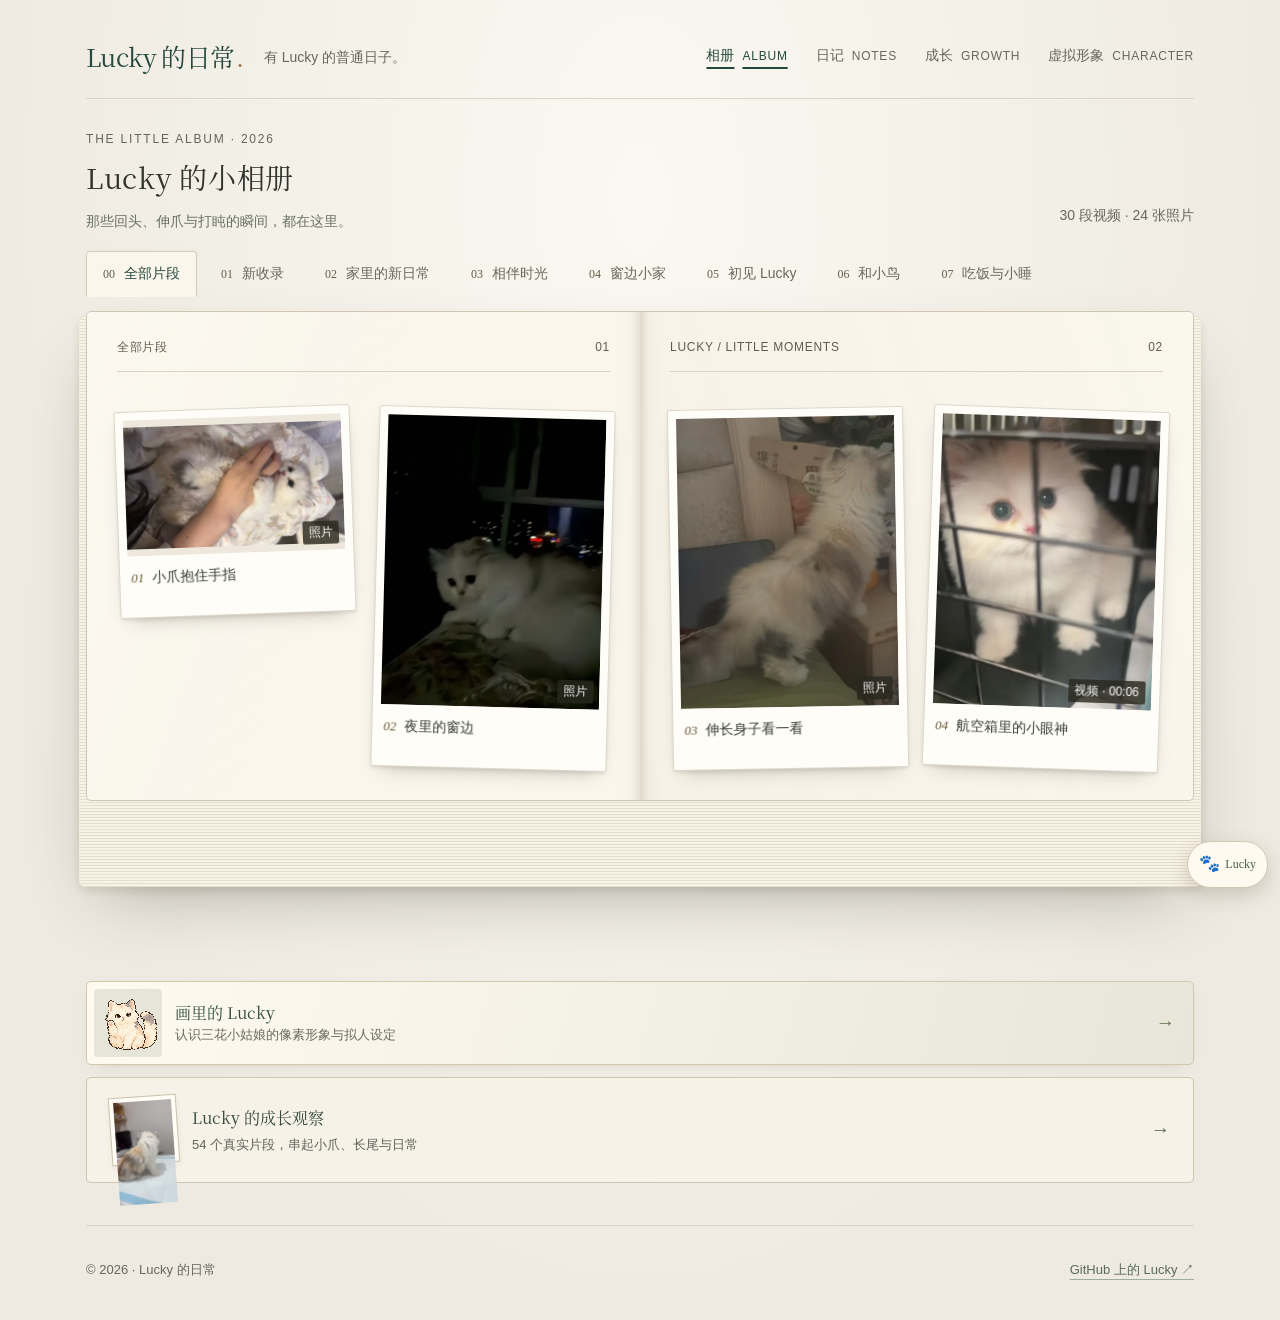
==== commit d26c2d2e: "Expand evidence-based growth journal and improve small-screen reading" ====
--- a/index.html
+++ b/index.html
@@ -8,11 +8,11 @@
   <title>Lucky 的日常 · 猫咪小相册</title>
   <meta name="description" content="Lucky 的小相册：三个月大的长尾三花小姑娘，照片、视频、本猫像素形象、绘本风拟人设定和会互动的网页小猫。">
   <link rel="icon" href="assets/favicon.svg" type="image/svg+xml">
-  <link rel="stylesheet" href="styles.css?v=20261016-2">
-  <link rel="stylesheet" href="album.css?v=20261016-2">
-  <link rel="stylesheet" href="pet.css?v=20261016-2">
-  <script type="module" src="app.js?v=20261016-2"></script>
-  <script type="module" src="pet.js?v=20261016-2"></script>
+  <link rel="stylesheet" href="styles.css?v=20261017-3">
+  <link rel="stylesheet" href="album.css?v=20261017-3">
+  <link rel="stylesheet" href="pet.css?v=20261017-3">
+  <script type="module" src="app.js?v=20261017-3"></script>
+  <script type="module" src="pet.js?v=20261017-3"></script>
 </head>
 <body>
   <a class="skip-link" href="#main">跳到内容</a>
--- a/album.css
+++ b/album.css
@@ -9,7 +9,7 @@
 .site-footer{margin-top:42px;border-color:#d8d4c9;color:#66675e;font-size:.8125rem}
 .album-heading{display:flex;justify-content:space-between;gap:20px;align-items:end;margin-bottom:24px}.eyebrow{color:#717064;font-size:.75rem;letter-spacing:.15em;margin:0 0 5px}.album-heading h1{font-family:Georgia,"Lucky Album Serif","Songti SC",serif;font-size:1.75rem;font-weight:500;letter-spacing:.025em;margin:0}.album-total{font-size:.875rem;color:#66675d;white-space:nowrap;padding-bottom:5px}
 .chapter-tabs{display:flex;flex-wrap:wrap;gap:7px;position:relative;z-index:4;margin-bottom:17px}.chapter-tab{border:1px solid transparent;background:transparent;color:#69685e;padding:10px 16px;min-height:44px;font-size:.875rem;border-radius:4px 4px 0 0;transition:background .2s,color .2s,transform .2s}.chapter-tab[aria-pressed=true]{color:var(--green);background:var(--paper);border-color:#d2ccbb;border-bottom-color:var(--paper);box-shadow:0 -2px 6px #64553c06}.chapter-tab:hover{color:var(--green);transform:translateY(-2px)}.chapter-index{font-family:Georgia,serif;font-size:.75rem;margin-right:9px;color:#8c816a}
-.book-stage{position:relative;perspective:1400px;perspective-origin:50% 45%;border-radius:6px;isolation:isolate;outline-offset:8px}.book-stage.is-closed{min-height:490px}.book-stage:before{content:"";position:absolute;inset:6px -7px -10px;border-radius:7px;background:repeating-linear-gradient(0deg,#e5decb,#e5decb 1px,#f8f3e7 1px,#f8f3e7 3px);box-shadow:0 25px 65px -26px #39372c6b,0 4px 10px #423f2a21;z-index:-1}
+.book-stage{position:relative;perspective:1400px;perspective-origin:50% 45%;border-radius:6px;isolation:isolate;outline-offset:8px}.book-stage.is-closed{min-height:566px}.book-stage:before{content:"";position:absolute;inset:6px -7px -10px;border-radius:7px;background:repeating-linear-gradient(0deg,#e5decb,#e5decb 1px,#f8f3e7 1px,#f8f3e7 3px);box-shadow:0 25px 65px -26px #39372c6b,0 4px 10px #423f2a21;z-index:-1}
 .book-spread{display:grid;grid-template-columns:minmax(0,1fr) minmax(0,1fr);border:1px solid #cfc7b4;border-radius:5px;overflow:hidden;min-height:490px;background:var(--paper);position:relative}
 .book-spread:after{content:"";position:absolute;top:0;bottom:0;left:calc(50% - 22px);width:44px;background:linear-gradient(90deg,transparent,#74644706 30%,#62502d1c 49%,#62502d26 50%,#74644707 70%,transparent);pointer-events:none;z-index:3}
 .book-page{padding:26px 30px 20px;display:flex;flex-direction:column;min-width:0;min-height:490px;background:linear-gradient(110deg,#fffdf655,#fffdf600 45%);animation:paperArrival .3s ease both}.book-page-right{background:linear-gradient(250deg,#fffdf622,#e8e0cd30)}
@@ -19,13 +19,13 @@
 @media(hover:hover) and (pointer:fine){.sticker-card:hover{box-shadow:0 3px 4px #45382321,0 15px 26px -11px #332c2161;transform:perspective(900px) rotate(0deg) rotateX(var(--tilt-x,0deg)) rotateY(var(--tilt-y,0deg)) scale(1.035);z-index:5}.sticker-card:hover .sticker-sheen{opacity:.6}.cover-open:hover{transform:scale(1.035);background:#e9d3a5}.cover-skip:hover{text-decoration:underline}}
 .sticker-card:active{transform:scale(.975)}.sticker-card:focus-visible{outline-color:#766339}.chapter-end{display:flex;flex:1;flex-direction:column;justify-content:center;text-align:center;color:#756d5d;padding:40px 15px}.chapter-end-label{font-family:Georgia,"Lucky Album Serif","Songti SC",serif;font-size:1.5rem;color:#4d5546}.chapter-end p{margin:0 0 14px;font-size:.875rem}.chapter-end .chapter-end-label{font-size:1.5rem}.chapter-end button{align-self:center;border:0;border-bottom:1px solid #a7977b;background:none;padding:8px 0;color:var(--green);min-height:44px;font-size:.875rem}
 .cover-shell{position:absolute;inset:0;z-index:10;transform-origin:left center;transform-style:preserve-3d;backface-visibility:hidden;will-change:transform;border-radius:6px;box-shadow:0 20px 45px -20px #252e2266}
-.cover-face{height:100%;min-height:490px;background:linear-gradient(120deg,#31574a,#21463b 60%,#193e35);border:1px solid #426352;border-radius:6px;display:grid;grid-template-columns:1fr 1fr;align-items:center;overflow:hidden;position:relative;padding:42px 58px;color:#f2e7c9}
+.cover-face{height:100%;min-height:566px;background:linear-gradient(120deg,#31574a,#21463b 60%,#193e35);border:1px solid #426352;border-radius:6px;display:grid;grid-template-columns:1fr 1fr;align-items:center;overflow:hidden;position:relative;padding:42px 58px;color:#f2e7c9}
 .cover-face:before{content:"";position:absolute;inset:14px;border:1px solid #cdb77b55;pointer-events:none;border-radius:2px}.cover-face:after{content:"";position:absolute;left:0;top:0;bottom:0;width:27px;background:linear-gradient(90deg,#071e2370,transparent 55%,#dcdebc12 80%,transparent);pointer-events:none}
 .cover-copy{position:relative;z-index:3}.cover-edition{font-size:.75rem;letter-spacing:.15em;margin:0 0 21px;color:#dac992}.cover-title{font-family:Georgia,serif;font-size:5.25rem;line-height:1.05;letter-spacing:-.055em;font-weight:400;margin:0;color:#dfca91;background:linear-gradient(115deg,#c3aa71 15%,#fff0ba 45%,#c3aa71 70%);background-size:200% 100%;background-clip:text;-webkit-background-clip:text;-webkit-text-fill-color:transparent;animation:coverSheen 7s ease-in-out infinite}.cover-title span{display:block;font-family:"Lucky Album Serif","Songti SC","Noto Serif CJK SC",Georgia,serif;font-size:2rem;letter-spacing:.16em;line-height:1.5;margin-top:11px}.cover-description{color:#ede4c8;font-size:1rem;margin:17px 0 23px}.cover-open{background:#e1ca95;color:#243c2d;padding:12px 23px;border:1px solid #d6bd80;border-radius:3px;min-height:48px;font-size:.9375rem;transition:transform .2s,background .2s}.cover-skip{display:block;color:#ddd0aa;background:none;border:0;margin-top:7px;padding:9px 0;min-height:44px;font-size:.8125rem;text-underline-offset:4px}.cover-count{font-size:.75rem;color:#d2c9a9;margin:18px 0 0;letter-spacing:.02em}.cover-open:focus-visible,.cover-skip:focus-visible{outline-color:#f4e8be}
 .cover-collage{position:relative;height:355px;min-width:0}.cover-photo{position:absolute;background:#fff9e9;padding:8px 8px 0;box-shadow:0 3px 6px #0f211b66,0 18px 30px -16px #0a211b8a;line-height:0;border:1px solid #ddd2b2}.cover-photo img{display:block;width:100%;height:auto;aspect-ratio:3/4;object-fit:cover}.cover-photo span{display:block;font-family:Georgia,serif;font-style:italic;color:#655a40;font-size:.9375rem;line-height:1.5;padding:10px 4px 13px}.cover-photo-main{width:225px;left:1%;top:0;transform:rotate(-5deg)}.cover-photo-paws{width:169px;right:0;bottom:0;transform:rotate(7deg)}
 .is-opening .cover-shell{animation:openBook 1.45s cubic-bezier(.4,.05,.2,1) forwards}.is-opening .cover-open,.is-opening .cover-skip{opacity:.5}.is-closed .book-spread{height:490px;overflow:hidden}.book-controls{display:flex;align-items:center;justify-content:space-between;gap:20px;margin-top:26px;min-height:44px}.book-controls button{border:0;background:transparent;min-height:44px;color:#465043;font-size:.875rem;padding:6px 10px;transition:color .2s,background .2s;border-radius:3px}.book-controls button:not(:disabled):hover{background:#dcd8cc}.book-controls button:disabled{color:#9c9789;opacity:.65}.page-controls{display:flex;align-items:center;gap:23px}.page-status{font-family:Georgia,serif;font-size:.875rem;color:#6f695c;font-variant-numeric:tabular-nums;min-width:54px;text-align:center}.book-hint{font-size:.8125rem;color:#6d6c60}.cover-toggle{padding-left:0!important}
 .turning-leaf{position:absolute;left:50%;top:0;width:50%;height:100%;transform-origin:left center;z-index:9;background:var(--paper);backface-visibility:hidden;box-shadow:-10px 0 18px #3a2d2618;animation:turnForward .65s ease-in-out forwards;pointer-events:none;overflow:hidden;border-radius:0 5px 5px 0}.turning-leaf .book-page{height:100%}.turn-back .turning-leaf{left:0;transform-origin:right center;animation-name:turnBack;border-radius:5px 0 0 5px}.is-turning{pointer-events:none}
-@keyframes openBook{0%{transform:rotateY(0);opacity:1}55%{transform:rotateY(-90deg);opacity:1}90%{opacity:1}100%{transform:rotateY(-180deg);opacity:0}}
+@keyframes openBook{0%{transform:rotateY(0);opacity:1}70%{opacity:1}100%{transform:rotateY(-88deg);opacity:0}}
 @keyframes turnForward{0%{transform:rotateY(0);filter:brightness(1)}65%{filter:brightness(.87)}100%{transform:rotateY(-180deg);filter:brightness(.92)}}
 @keyframes turnBack{0%{transform:rotateY(0)}100%{transform:rotateY(180deg)}}
 @keyframes paperArrival{from{opacity:0;transform:translateY(8px)}to{opacity:1;transform:translateY(0)}}
@@ -148,7 +148,7 @@
 /* Keep the book in the first viewport; the character invitation comes after it. */
 .album-heading{margin-bottom:18px}
 .album-intro{margin:8px 0 0;color:#697166;font-size:.875rem;line-height:1.65}
-.album-progress{height:2px;margin:13px 0 0;background:#d8d1c1;overflow:hidden}
+.album-progress{height:2px;margin:13px 0 0;background:#c7bda6;overflow:hidden}
 .album-progress span{display:block;height:100%;background:#b29965;transition:width .65s ease}
 .album-experience>.character-teaser{margin:34px 0 0}
 .chapter-tabs{margin-bottom:14px;scroll-padding-inline:18px}
@@ -238,8 +238,8 @@
 .growth-profile-mark{grid-row:span 2;display:grid;place-items:center;width:35px;height:35px;border:1px solid #b9af92;border-radius:50%;font-size:1.25rem;color:#8b7450}
 .growth-profile strong{font-size:.875rem;font-weight:500;color:#354c3a}
 .growth-hero-photo{min-width:0;min-height:530px;position:relative;margin:0;background:#e8e5d9}
-.growth-hero-photo img{display:block;width:100%;height:100%;max-height:600px;object-fit:cover;object-position:center 30%}
-.growth-hero-photo figcaption{position:absolute;right:24px;bottom:26px;left:24px;padding:8px 12px;background:#faf7efdb;backdrop-filter:blur(5px);color:#324437;font-size:.8125rem;text-align:center}
+.growth-hero-photo img{position:absolute;inset:0;display:block;width:100%;height:100%;object-fit:cover;object-position:center 30%}
+.growth-hero-photo figcaption{position:absolute;right:0;left:0;bottom:0;margin:0;padding:44px 26px 18px 26px;background:linear-gradient(transparent,#f7f1e4f2 46%);color:#324437;font-size:.8125rem;text-align:left;letter-spacing:.01em}
 .growth-hero-index{position:absolute;bottom:23px;left:32px;color:#94886d;font-family:Georgia,serif;font-size:.8125rem;letter-spacing:.15em}
 .growth-story{margin:86px auto 0}
 .growth-story-heading{display:flex;align-items:end;justify-content:space-between;gap:28px;margin-bottom:30px}
@@ -295,6 +295,78 @@
 @media(max-width:360px){.site-nav a{font-size:.75rem}.growth-hero-copy{padding:33px 23px 22px}.growth-hero-photo{height:300px}.growth-image-button{height:250px}}
 @media(prefers-reduced-motion:reduce){.growth-view,.growth-image-button img,.growth-teaser{animation:none;transition:none}.growth-image-button:hover img,.growth-teaser:hover{transform:none}}
 
+.growth-cover-button{display:block;width:100%;height:100%;padding:0;border:0;background:transparent;cursor:zoom-in}
+.growth-cover-button:focus-visible{outline:3px solid #315c49;outline-offset:-6px}
+.growth-hero-photo figcaption{pointer-events:none}
+.growth-collection{margin-top:64px}
+.growth-collection-list{list-style:none;margin:0;padding:0}
+.growth-collection-list>li{position:relative;margin-left:8px;padding:0 0 32px 31px;border-left:1px solid #c8b897}
+.growth-collection-list>li:last-child{padding-bottom:0;border-color:transparent}
+.growth-collection-list>li:before{content:"";position:absolute;top:6px;left:-5px;width:9px;height:9px;border-radius:50%;background:#687f63;box-shadow:0 0 0 5px #f6f3eb}
+.growth-collection-list article{display:grid;grid-template-columns:11.25rem minmax(0,1fr);gap:30px}
+.growth-collection-date{display:flex;flex-direction:column;align-items:start;gap:5px;color:#5a6656}
+.growth-collection-date>span{font-size:.75rem;letter-spacing:.07em}
+.growth-collection-date time{font-family:Georgia,serif;font-size:1.6rem;color:#365440}
+.growth-collection-date small{font-size:.75rem;color:#716953}
+.growth-collection-copy{min-width:0;padding-bottom:28px;border-bottom:1px solid #d9d1c0}
+.growth-collection-copy h3{margin:0 0 8px;font-family:Georgia,"Lucky Album Serif","Songti SC",serif;color:#304b3b;font-size:1.4rem;font-weight:500}
+.growth-collection-copy>p{max-width:48em;margin:0;color:#5e6358;font-size:.875rem;line-height:1.85}
+.growth-collection-copy .growth-batch-count{margin-top:12px;font-size:.8125rem;color:#786747}
+.growth-collection-copy details{margin-top:8px}
+.growth-collection-copy summary{width:fit-content;padding:10px 2px;color:#36553e;font-size:.8125rem;line-height:1.6;cursor:pointer;text-decoration:underline;text-underline-offset:4px}
+.growth-collection-copy summary:focus-visible,.growth-theme-index button:focus-visible{outline:2px solid #315c49;outline-offset:3px}
+.growth-collection-copy details ul{list-style:none;display:grid;grid-template-columns:repeat(2,minmax(0,1fr));gap:0 22px;margin:5px 0 0;padding:0}
+.growth-collection-copy details a{display:flex;justify-content:space-between;align-items:center;gap:10px;min-height:44px;padding:9px 0;border-bottom:1px solid #dfd8ca;color:#36543f;text-decoration:none;font-size:.8125rem;line-height:1.65}
+.growth-collection-copy details a:hover span{text-decoration:underline;text-underline-offset:4px}
+.growth-collection-copy details a small{flex-shrink:0;color:#696b5c;font-size:.6875rem}
+.growth-observations{margin-top:72px}
+.growth-theme-index{display:flex;flex-wrap:wrap;gap:8px;margin:0 0 36px}
+.growth-theme-index button{min-height:44px;padding:9px 17px;border:1px solid #c5c5b1;border-radius:30px;background:#faf8f0;color:#3e5944;font:inherit;font-size:.8125rem;cursor:pointer}
+.growth-theme-index button:hover{background:#eaf0e3;border-color:#829879}
+.growth-theme{margin-top:42px}
+.growth-theme>header{max-width:48em;margin-bottom:22px}
+.growth-theme>header h3{scroll-margin-top:22px;margin:9px 0;color:#304b3b;font-family:Georgia,"Lucky Album Serif","Songti SC",serif;font-size:clamp(1.45rem,2.5vw,2rem);font-weight:500;line-height:1.5}
+.growth-theme>header>p:last-child{margin:0;color:#5e6358;font-size:.875rem;line-height:1.85}
+.growth-theme-more{margin-top:22px}
+.growth-theme-more>summary{width:fit-content;max-width:100%;min-height:44px;padding:10px 15px;border:1px solid #d0c8b4;border-radius:4px;background:#f8f4e9;color:#3d5942;font-size:.8125rem;line-height:1.75;cursor:pointer;overflow-wrap:anywhere}
+.growth-theme-more>summary:hover{background:#eef0e3;border-color:#a4b094}
+.growth-theme-more>summary:focus-visible{outline:2px solid #315c49;outline-offset:3px}
+.growth-theme-more[open]>summary{margin-bottom:22px;background:#eef0e3}
+.growth-observations .growth-moments{padding:0;gap:21px}
+.growth-observations .growth-moments:before,.growth-observations .growth-moment:before{display:none}
+.growth-observations .growth-moment{transform:none;margin:0}
+.growth-observations .growth-image-button{height:300px}
+.growth-observations .growth-image-button img{object-fit:contain;object-position:center}
+.growth-observations .growth-image-button:hover img{transform:none}
+.growth-observations .growth-moment-copy{min-height:0;padding:20px}
+.growth-moment h4{margin:10px 0 9px;color:#304a3a;font-family:Georgia,"Lucky Album Serif","Songti SC",serif;font-size:1.3rem;font-weight:500;line-height:1.5}
+.growth-moment-copy>a{display:inline-flex;align-items:center;gap:6px;min-height:44px;margin-top:6px;color:#37583e;font-size:.8125rem;text-decoration:underline;text-underline-offset:4px}
+.growth-context{margin-top:60px}
+.growth-next{flex-wrap:wrap}
+@media(max-width:760px){
+  .growth-collection-list article{grid-template-columns:9.0625rem minmax(0,1fr);gap:20px}
+  .growth-collection-copy details ul{grid-template-columns:1fr}
+  .growth-observations .growth-image-button{height:250px}
+  .growth-observations .growth-moment-copy{padding:16px}
+}
+@media(max-width:640px){
+  .growth-collection{margin-top:40px}.growth-collection-list>li{padding-left:22px}
+  .growth-collection-list article{display:block}.growth-collection-date{gap:4px;margin-bottom:16px}
+  .growth-collection-date time{font-size:1.45rem}.growth-collection-copy h3{font-size:1.3rem}
+  .growth-collection-copy>p,.growth-theme>header>p:last-child{font-size:.8125rem}
+  .growth-collection-copy details a{align-items:start;flex-wrap:wrap;gap:0 12px}
+  .growth-collection-copy details a>span{flex:1 1 10em}
+  .growth-observations{margin-top:45px}.growth-theme-index{margin-bottom:28px;gap:7px}
+  .growth-theme-index button{padding:9px 13px;font-size:.75rem}
+  .growth-theme{margin-top:33px}.growth-theme>header{margin-bottom:15px}
+  .growth-observations .growth-moments{display:grid;grid-template-columns:minmax(0,1fr);gap:19px}
+  .growth-observations .growth-image-button{height:360px}
+  .growth-observations .growth-moment-copy{padding:17px 19px}
+  .growth-moment h4{font-size:1.22rem}
+  .growth-context{margin-top:36px}
+}
+@media(max-width:360px){.growth-observations .growth-image-button{height:290px}}
+
 .character-human-label{color:#6b665d}
 .journal-section-count,.journal-section-kicker,.eyebrow{color:#66645a}
 .journal-index{display:flex;align-items:center;gap:8px;flex-wrap:wrap;margin:-8px 0 31px;padding:13px 0;border-bottom:1px solid #d7d0c2}
@@ -418,3 +490,28 @@
 }
 
 button.feature-reference-frame{display:block;width:100%;padding:0;border:0;line-height:0;cursor:zoom-in;overflow:hidden}
+.growth-intake-chart{margin:0 0 30px;padding:22px 24px 18px;border:1px solid #d8d0bd;border-radius:4px;background:#fbf7ee}
+.growth-intake-chart svg{display:block;width:100%;height:auto;overflow:visible}
+.growth-chart-grid{stroke:#ddd5c2;stroke-width:1;stroke-dasharray:3 5}
+.growth-chart-area{fill:#2f5a4a14}
+.growth-chart-line{fill:none;stroke:#2f5a4a;stroke-width:2.5;stroke-linejoin:round;stroke-linecap:round}
+.growth-chart-dot{fill:#c9a96a;stroke:#fbf7ee;stroke-width:2.5}
+.growth-chart-table{width:100%;table-layout:fixed;border-collapse:collapse;margin:12px 0 0;color:#405b45;font-size:.8125rem;font-variant-numeric:tabular-nums}
+.growth-chart-table caption{padding:0 0 .6rem;text-align:left;color:#59634f;font-size:.8125rem;line-height:1.7}
+.growth-chart-table th,.growth-chart-table td{width:25%;padding:.625rem .25rem;border-bottom:1px solid #ded5c2;text-align:right;vertical-align:middle;overflow-wrap:anywhere}
+.growth-chart-table th:first-child{width:50%;text-align:left}
+.growth-chart-table thead th{color:#6b705f;font-size:.75rem;font-weight:400;line-height:1.6}
+.growth-chart-table tbody th{font-weight:400}
+.growth-chart-table td,.growth-chart-monthday{font-family:Georgia,serif;font-size:1rem;line-height:1.6}
+.growth-chart-table td strong{color:#284638;font-weight:600}
+.growth-chart-year{display:block;color:#7b7868;font-size:.6875rem;line-height:1.5}
+.growth-chart-monthday{display:block;color:#365440;white-space:nowrap}
+.growth-intake-chart figcaption{margin-top:12px;color:#5f6258;font-size:.8125rem;line-height:1.8}
+.growth-intake-chart figcaption strong{color:#284638;font-weight:600}
+@media(max-width:640px){.growth-intake-chart{padding:16px 14px 12px}}
+
+/* A landscape print keeps its own shape rather than a large empty portrait mat. */
+.sticker-landscape .sticker-image{aspect-ratio:16/10}
+.growth-teaser-art{display:grid;place-items:center;flex:0 0 68px;width:68px;height:68px;padding:4px;border:1px solid #ccc1aa;background:#fffdf6;transform:rotate(-4deg);box-shadow:0 3px 6px #4a3f2a12}
+.growth-teaser-art img{display:block;width:100%;height:100%;object-fit:contain;background:#e7e3d7}
+@media(max-width:640px){.growth-teaser-art{width:56px;height:56px;flex-basis:56px;padding:3px}.growth-teaser{min-height:70px;padding:6px 12px 6px 6px;gap:9px}}
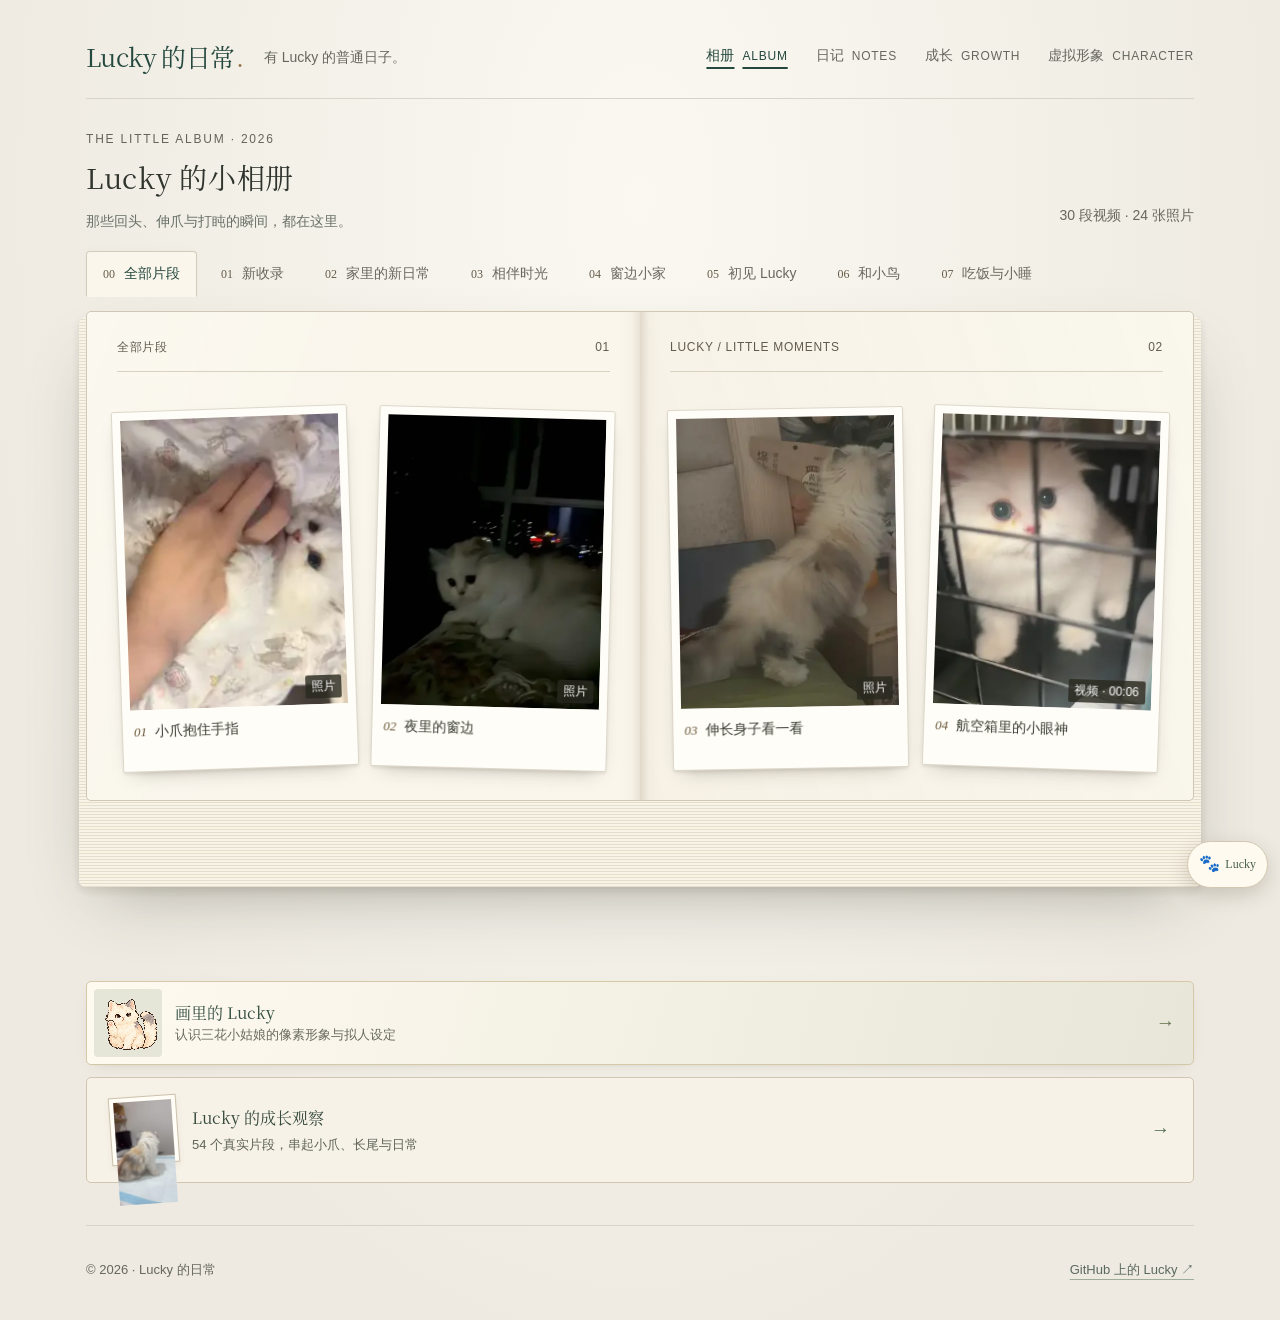
==== commit 4cfc7c7b: "Preserve full-size photo viewing and defer responsive previews" ====
--- a/index.html
+++ b/index.html
@@ -8,11 +8,11 @@
   <title>Lucky 的日常 · 猫咪小相册</title>
   <meta name="description" content="Lucky 的小相册：三个月大的长尾三花小姑娘，照片、视频、本猫像素形象、绘本风拟人设定和会互动的网页小猫。">
   <link rel="icon" href="assets/favicon.svg" type="image/svg+xml">
-  <link rel="stylesheet" href="styles.css?v=20261017-3">
-  <link rel="stylesheet" href="album.css?v=20261017-3">
-  <link rel="stylesheet" href="pet.css?v=20261017-3">
-  <script type="module" src="app.js?v=20261017-3"></script>
-  <script type="module" src="pet.js?v=20261017-3"></script>
+  <link rel="stylesheet" href="styles.css?v=20261018-1">
+  <link rel="stylesheet" href="album.css?v=20261018-1">
+  <link rel="stylesheet" href="pet.css?v=20261018-1">
+  <script type="module" src="app.js?v=20261018-1"></script>
+  <script type="module" src="pet.js?v=20261018-1"></script>
 </head>
 <body>
   <a class="skip-link" href="#main">跳到内容</a>
@@ -27,7 +27,14 @@
         <a href="#/character" data-nav="character">虚拟形象 <span lang="en">CHARACTER</span></a>
       </nav>
     </header>
-    <main id="main" tabindex="-1"></main>
+    <main id="main" tabindex="-1">
+      <noscript>
+        <section class="noscript-note">
+          <h1>Lucky 的小相册</h1>
+          <p>这个相册用 JavaScript 翻页、播放视频和切换形象。开启 JavaScript 后刷新页面，就能接着看 Lucky 的日常。</p>
+        </section>
+      </noscript>
+    </main>
     <footer class="site-footer">
       <p>© 2026 · Lucky 的日常</p>
       <a class="lock-link" href="https://github.com/plxc3/lucky-album" target="_blank" rel="noopener">GitHub 上的 Lucky ↗</a>
--- a/styles.css
+++ b/styles.css
@@ -32,7 +32,7 @@
 .journal-view .journal-section--standard .post-item:first-child .post-description{font-size:.875rem}
 @media(max-width:640px){
   .journal-view .journal-section{margin-bottom:45px}
-  .journal-view .journal-section-heading{grid-template-columns:45px minmax(0,1fr);column-gap:10px;row-gap:2px;margin-bottom:17px;padding-top:16px}
+  .journal-view .journal-section-heading{grid-template-columns:50px minmax(0,1fr);column-gap:10px;row-gap:2px;margin-bottom:17px;padding-top:16px}
   .journal-view .journal-section-number{font-size:2.55rem}
   .journal-view .journal-section-heading h2{font-size:1.35rem}
   .journal-view .journal-section-description{font-size:.8125rem;margin-top:3px}
@@ -245,3 +245,7 @@
   .character-transform[data-interaction] .character-reaction{opacity:.85}
   .character-interactions button{transition:none}
 }
+
+.noscript-note{max-width:34rem;margin:48px auto;padding:28px 30px;border:1px solid #d5c8a7;border-radius:6px;background:#fffaf0;color:#314d3f}
+.noscript-note h1{font-family:Georgia,"Lucky Album Serif","Songti SC",serif;font-size:1.6rem;font-weight:500;margin:0 0 12px}
+.noscript-note p{margin:0;line-height:1.7;font-size:.9375rem}
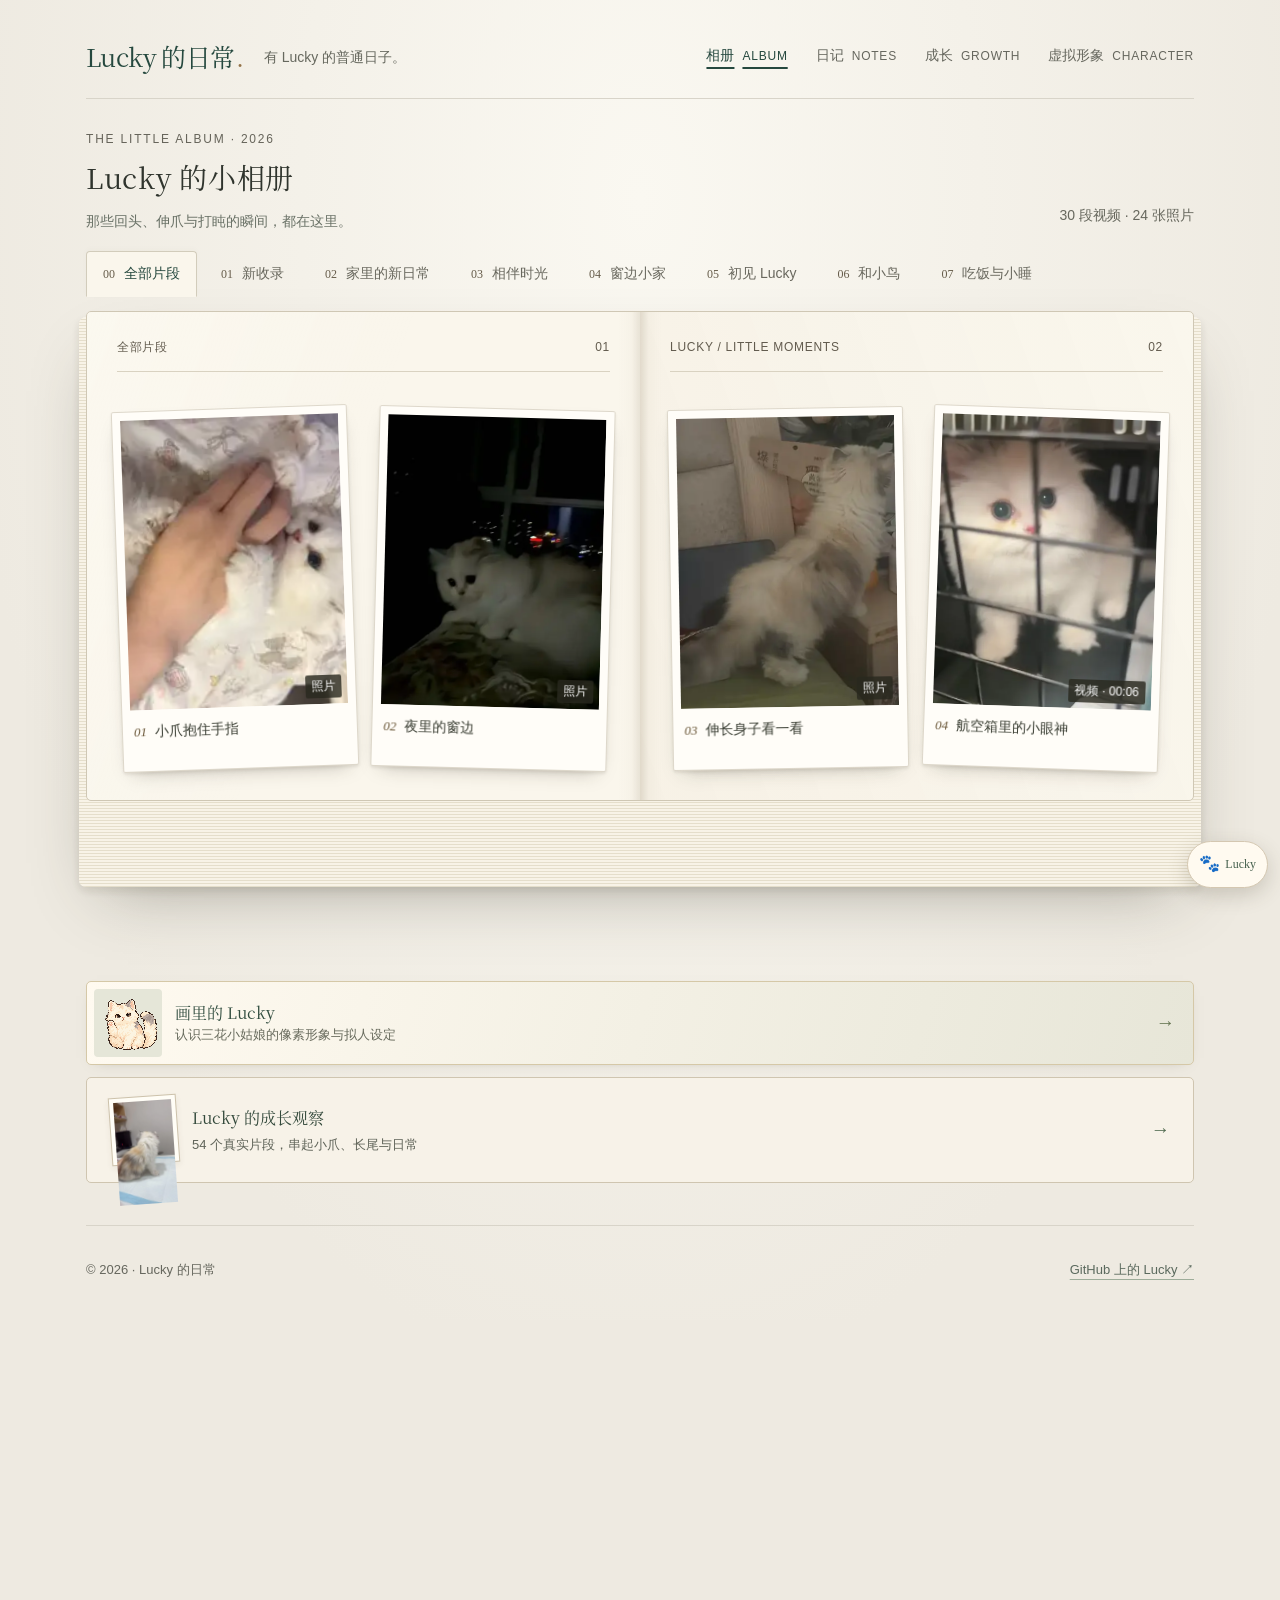
==== commit e40caa0b: "Publish Lucky dual-form Live2D preview" ====
--- a/index.html
+++ b/index.html
@@ -8,11 +8,11 @@
   <title>Lucky 的日常 · 猫咪小相册</title>
   <meta name="description" content="Lucky 的小相册：三个月大的长尾三花小姑娘，照片、视频、本猫像素形象、绘本风拟人设定和会互动的网页小猫。">
   <link rel="icon" href="assets/favicon.svg" type="image/svg+xml">
-  <link rel="stylesheet" href="styles.css?v=20261018-1">
-  <link rel="stylesheet" href="album.css?v=20261018-1">
-  <link rel="stylesheet" href="pet.css?v=20261018-1">
-  <script type="module" src="app.js?v=20261018-1"></script>
-  <script type="module" src="pet.js?v=20261018-1"></script>
+  <link rel="stylesheet" href="styles.css?v=20261019-1">
+  <link rel="stylesheet" href="album.css?v=20261019-1">
+  <link rel="stylesheet" href="pet.css?v=20261019-1">
+  <script type="module" src="app.js?v=20261019-1"></script>
+  <script type="module" src="pet.js?v=20261019-1"></script>
 </head>
 <body>
   <a class="skip-link" href="#main">跳到内容</a>
--- a/styles.css
+++ b/styles.css
@@ -249,3 +249,50 @@
 .noscript-note{max-width:34rem;margin:48px auto;padding:28px 30px;border:1px solid #d5c8a7;border-radius:6px;background:#fffaf0;color:#314d3f}
 .noscript-note h1{font-family:Georgia,"Lucky Album Serif","Songti SC",serif;font-size:1.6rem;font-weight:500;margin:0 0 12px}
 .noscript-note p{margin:0;line-height:1.7;font-size:.9375rem}
+.character-companion {
+  display: flex;
+  align-items: center;
+  justify-content: space-between;
+  flex-wrap: wrap;
+  gap: 18px 28px;
+  max-width: 980px;
+  margin: 0 auto 48px;
+  padding: 24px clamp(20px, 4vw, 36px);
+  border: 1px solid #d8ceba;
+  border-radius: 5px;
+  background: #f2f0e4;
+  color: #365040;
+}
+.character-companion-copy { flex: 1 1 22rem; min-width: 0; }
+.character-companion h2 {
+  margin: 0 0 8px;
+  font: 400 1.3rem/1.55 Georgia, "Lucky Album Serif", "Songti SC", serif;
+  overflow-wrap: anywhere;
+}
+.character-companion h2 span { color: #77715c; font-size: .85em; }
+.character-companion p { margin: 0; color: #626858; font-size: .875rem; line-height: 1.85; overflow-wrap: anywhere; }
+.character-companion-link {
+  display: inline-flex;
+  align-items: center;
+  justify-content: center;
+  gap: 10px;
+  min-width: 0;
+  min-height: 44px;
+  max-width: 100%;
+  padding: 10px 16px;
+  border: 1px solid #365642;
+  border-radius: 3px;
+  background: #365642;
+  color: #fff8e8;
+  font-size: .875rem;
+  line-height: 1.65;
+  text-decoration: none;
+  overflow-wrap: anywhere;
+}
+.character-companion-link span { flex-shrink: 0; color: #e6ce95; }
+.character-companion-link:hover { background: #294735; }
+.character-companion-link:focus-visible { outline: 2px solid #496b50; outline-offset: 4px; }
+@media (max-width: 640px) {
+  .character-companion { margin-bottom: 36px; padding: 21px 18px; gap: 17px; }
+  .character-companion-link { justify-content: flex-start; }
+}
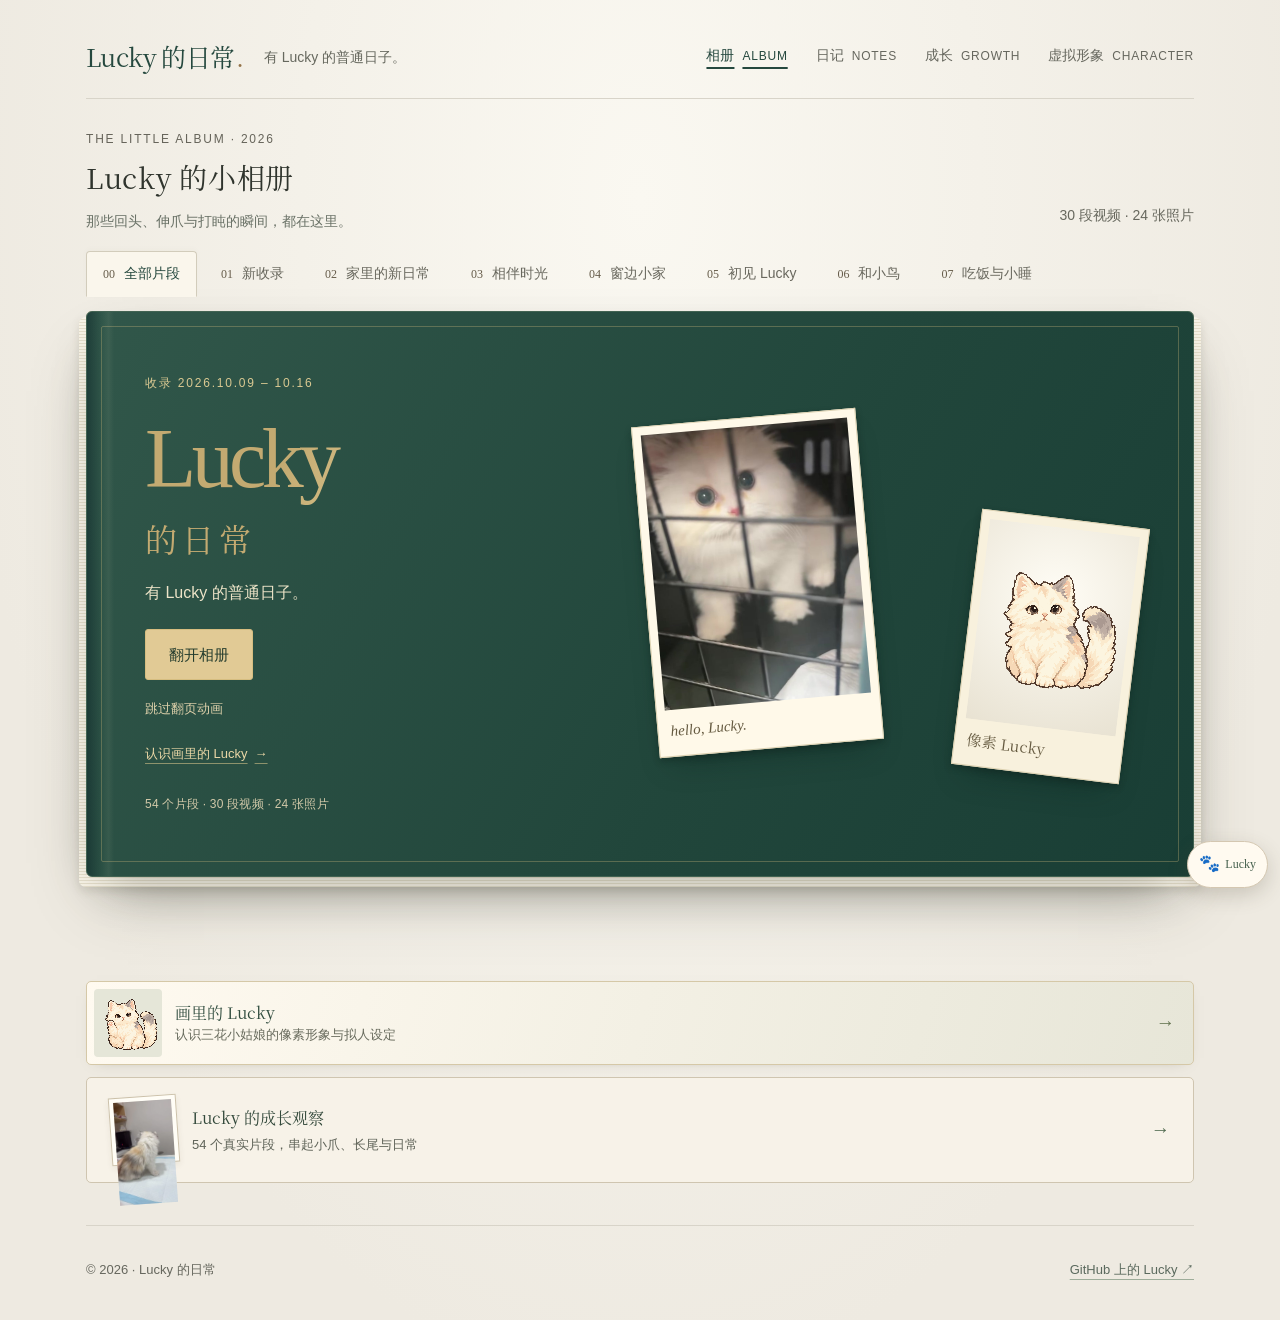
==== commit 5bf11204: "Replace original Lucky transformation with live models" ====
--- a/index.html
+++ b/index.html
@@ -8,11 +8,11 @@
   <title>Lucky 的日常 · 猫咪小相册</title>
   <meta name="description" content="Lucky 的小相册：三个月大的长尾三花小姑娘，照片、视频、本猫像素形象、绘本风拟人设定和会互动的网页小猫。">
   <link rel="icon" href="assets/favicon.svg" type="image/svg+xml">
-  <link rel="stylesheet" href="styles.css?v=20261019-1">
-  <link rel="stylesheet" href="album.css?v=20261019-1">
-  <link rel="stylesheet" href="pet.css?v=20261019-1">
-  <script type="module" src="app.js?v=20261019-1"></script>
-  <script type="module" src="pet.js?v=20261019-1"></script>
+  <link rel="stylesheet" href="styles.css?v=20261019-2">
+  <link rel="stylesheet" href="album.css?v=20261019-2">
+  <link rel="stylesheet" href="pet.css?v=20261019-2">
+  <script type="module" src="app.js?v=20261019-2"></script>
+  <script type="module" src="pet.js?v=20261019-2"></script>
 </head>
 <body>
   <a class="skip-link" href="#main">跳到内容</a>
--- a/styles.css
+++ b/styles.css
@@ -85,44 +85,6 @@
   transform-origin:50% 86%;
   will-change:auto;
 }
-.character-transform[data-transform-phase] .character-form-art {
-  will-change:transform,opacity;
-}
-.character-transform.is-transforming .character-form-figure[data-active=true] .character-form-art>svg,
-.character-transform.is-transforming .character-form-figure[data-active=true] .character-form-art>img {
-  animation:none!important;
-  clip-path:none!important;
-}
-.character-transform[data-transform-phase=prepare] .character-form-figure[data-active=true] .character-form-art {
-  animation:lucky-hero-gather 340ms cubic-bezier(.45,0,.6,1) both;
-}
-.character-transform[data-transform-phase=handoff] .character-form-figure[data-active=true] .character-form-art {
-  animation:lucky-hero-handoff 120ms linear both;
-}
-.character-transform[data-transform-phase=settle] .character-form-figure[data-active=true] .character-form-art {
-  animation:lucky-hero-settle 520ms cubic-bezier(.16,.8,.3,1) both;
-}
-.character-display::after {
-  content:"";
-  position:absolute;
-  z-index:2;
-  inset:6% 1% 10%;
-  border-radius:38%;
-  background:radial-gradient(ellipse at 50% 61%,#d5c49a44 0,#ddcfa328 34%,#d5c49a00 70%);
-  opacity:0;
-  pointer-events:none;
-  transform:scale(.94);
-}
-.character-transform.is-transforming .character-display::after {
-  animation:lucky-hero-warmth 980ms ease-in-out both;
-}
-.character-transform .lucky-magic-particle {
-  font-size:13px;
-  color:#aa935e;
-}
-.character-transform.is-transforming .lucky-magic-particle {
-  animation:lucky-hero-dust 820ms ease-out var(--delay,0ms) both;
-}
 .character-transform .character-form-hit {
   z-index:4;
   inset:0;
@@ -190,31 +152,6 @@
 .character-transform[data-interaction=hello] .character-reaction {animation:lucky-hero-heart 2.6s ease-out both}
 .character-transform[data-interaction=play] .character-reaction {color:#ad8d4c;animation:lucky-hero-invite 1.3s ease-in-out 2 both}
 .character-transform[data-interaction=sleep] .character-reaction {color:#718477;font-size:20px;opacity:.8;animation:lucky-hero-rest 3.3s ease-in-out infinite}
-@keyframes lucky-hero-gather {
-  0%{opacity:1;transform:translateY(0) scale(1)}
-  38%{opacity:1;transform:translateY(2px) scale(.985)}
-  72%{opacity:.56;transform:translateY(5px) scale(.967)}
-  100%{opacity:0;transform:translateY(6px) scale(.96)}
-}
-@keyframes lucky-hero-handoff {
-  from{opacity:0;transform:translateY(6px) scale(.96)}
-  to{opacity:.24;transform:translateY(5px) scale(.974)}
-}
-@keyframes lucky-hero-settle {
-  0%{opacity:.24;transform:translateY(5px) scale(.974)}
-  60%{opacity:.94;transform:translateY(-1px) scale(1.003)}
-  100%{opacity:1;transform:translateY(0) scale(1)}
-}
-@keyframes lucky-hero-warmth {
-  0%,100%{opacity:0;transform:scale(.94)}
-  35%,44%{opacity:.9;transform:scale(1.015)}
-  76%{opacity:.18;transform:scale(1.04)}
-}
-@keyframes lucky-hero-dust {
-  0%,12%{opacity:0;transform:translate(-50%,-50%) scale(.55)}
-  38%{opacity:.5}
-  100%{opacity:0;transform:translate(calc(var(--x)*.75),calc(var(--y)*.75)) scale(.8)}
-}
 @keyframes lucky-hero-heart {
   0%{opacity:0;transform:translateY(10px) scale(.8)}
   20%,55%{opacity:.9;transform:translateY(0) scale(1)}
@@ -249,50 +186,26 @@
 .noscript-note{max-width:34rem;margin:48px auto;padding:28px 30px;border:1px solid #d5c8a7;border-radius:6px;background:#fffaf0;color:#314d3f}
 .noscript-note h1{font-family:Georgia,"Lucky Album Serif","Songti SC",serif;font-size:1.6rem;font-weight:500;margin:0 0 12px}
 .noscript-note p{margin:0;line-height:1.7;font-size:.9375rem}
-.character-companion {
-  display: flex;
-  align-items: center;
-  justify-content: space-between;
-  flex-wrap: wrap;
-  gap: 18px 28px;
-  max-width: 980px;
-  margin: 0 auto 48px;
-  padding: 24px clamp(20px, 4vw, 36px);
-  border: 1px solid #d8ceba;
-  border-radius: 5px;
-  background: #f2f0e4;
-  color: #365040;
-}
-.character-companion-copy { flex: 1 1 22rem; min-width: 0; }
-.character-companion h2 {
-  margin: 0 0 8px;
-  font: 400 1.3rem/1.55 Georgia, "Lucky Album Serif", "Songti SC", serif;
-  overflow-wrap: anywhere;
-}
-.character-companion h2 span { color: #77715c; font-size: .85em; }
-.character-companion p { margin: 0; color: #626858; font-size: .875rem; line-height: 1.85; overflow-wrap: anywhere; }
-.character-companion-link {
-  display: inline-flex;
-  align-items: center;
-  justify-content: center;
-  gap: 10px;
-  min-width: 0;
-  min-height: 44px;
-  max-width: 100%;
-  padding: 10px 16px;
-  border: 1px solid #365642;
-  border-radius: 3px;
-  background: #365642;
-  color: #fff8e8;
-  font-size: .875rem;
-  line-height: 1.65;
-  text-decoration: none;
-  overflow-wrap: anywhere;
-}
-.character-companion-link span { flex-shrink: 0; color: #e6ce95; }
-.character-companion-link:hover { background: #294735; }
-.character-companion-link:focus-visible { outline: 2px solid #496b50; outline-offset: 4px; }
-@media (max-width: 640px) {
-  .character-companion { margin-bottom: 36px; padding: 21px 18px; gap: 17px; }
-  .character-companion-link { justify-content: flex-start; }
-}
+/* Direct character stage: transparent MOC3 canvas in the original interaction position. */
+.character-transform--live{padding:clamp(12px,2vw,24px) 0;background:none;border:0;box-shadow:none;gap:clamp(24px,5vw,72px)}
+.character-transform--live .character-form-panel{background:none;border:0;box-shadow:none;padding:0;gap:12px}
+.character-transform--live .character-display{height:clamp(350px,43vw,510px);min-height:350px;flex:0 0 auto;display:grid}
+.character-transform--live .character-form-figure{grid-area:1/1;position:absolute;inset:0;display:flex}
+.character-transform--live .character-form-art{width:100%;height:100%;animation:none;transform:none}
+.character-transform--live .character-form-art img{width:100%;height:100%;object-fit:contain}
+.character-live2d{grid-area:1/1;position:relative;z-index:2;width:100%;height:100%;visibility:hidden;pointer-events:none}
+.character-live2d canvas{display:block;width:100%;height:100%;background:transparent}
+.character-transform--live[data-live2d-state=ready]:not([data-character-form=photo]) .character-live2d{visibility:visible}
+.character-transform--live[data-live2d-state=ready]:not([data-character-form=photo]) .character-form-figure{visibility:hidden!important;opacity:0!important}
+.character-transform--live .character-form-hit{touch-action:pan-y;-webkit-touch-callout:none;user-select:none;border-radius:24px}
+.character-model-caption{margin:0;text-align:center;color:#7b7463;font-size:.6875rem;line-height:1.8}
+.character-model-note{color:#79735f!important;font-size:.75rem!important;line-height:1.8!important;margin:16px 0 0!important}
+.character-transform--live .character-interactions{display:grid;grid-template-columns:repeat(3,minmax(0,1fr));gap:7px}
+.character-transform--live .character-interactions button{white-space:normal;overflow-wrap:anywhere;border-radius:8px;padding:9px 5px;min-height:44px}
+.character-playback{display:flex;justify-content:center;flex-wrap:wrap;align-items:center;gap:6px 20px;font-size:.6875rem;color:#72725e}
+.character-playback button{font:inherit;min-height:44px;padding:8px 12px;border:1px solid #d6cfbd;background:transparent;color:#52634a;border-radius:6px}
+.character-playback a{color:inherit;text-underline-offset:4px;display:inline-flex;align-items:center;min-height:44px}
+.character-playback button:focus-visible{outline:2px solid #496b50;outline-offset:4px}
+.character-playback button:disabled{opacity:.55}
+@media(max-width:760px){.character-transform--live{gap:18px}.character-transform--live .character-display{height:430px}}
+@media(max-width:380px){.character-transform--live{padding:0}.character-transform--live .character-display{height:360px}.character-transform--live .character-interactions{grid-template-columns:repeat(auto-fit,minmax(min(100%,5.5rem),1fr))}}
--- a/pet.css
+++ b/pet.css
@@ -323,7 +323,7 @@
 }
 
 /* Floating form change: anticipation, one soft handoff, then a small landing. */
-.lucky-pet .lucky-pet-human{display:block;position:absolute;left:50%;bottom:4px;width:64%;height:calc(100% - 8px);max-width:100%;transform:translateX(-50%);padding:4px;border:1px solid #d5c6a8;border-radius:5px;background:#fffaf0;box-shadow:0 4px 13px #6f604533;opacity:0;visibility:hidden;pointer-events:none;transition:opacity .38s ease,visibility 0s linear .38s,translate .22s ease,scale .22s ease}
+.lucky-pet .lucky-pet-human{display:block;position:absolute;left:50%;bottom:4px;width:64%;height:calc(100% - 8px);max-width:100%;transform:translateX(-50%);padding:0;border:0;border-radius:0;background:transparent;box-shadow:none;opacity:0;visibility:hidden;pointer-events:none;transition:opacity .38s ease,visibility 0s linear .38s,translate .22s ease,scale .22s ease}
 .lucky-pet .lucky-pet-rig{transition:opacity .38s ease,visibility 0s linear .38s,translate .22s ease,scale .22s ease;visibility:visible}
 .lucky-pet[data-form=cat] .lucky-pet-rig{transition-delay:0s}
 .lucky-pet[data-form=human] .lucky-pet-human{opacity:1;visibility:visible;transition-delay:0s}
@@ -390,3 +390,11 @@
   .character-rig[data-interaction=pet] .lucky-human-head{transform:rotate(1deg)}
   .character-rig[data-interaction=play] .lucky-human-handLeft{transform:translateY(-16px)}
 }
+
+/* The original click-to-transform companion now renders the actual models. */
+.lucky-pet-canvas{position:absolute;inset:0;display:block;z-index:2;pointer-events:none;visibility:hidden;background:transparent}
+.lucky-pet-canvas canvas{display:block;width:100%;height:100%;background:transparent;animation:none!important;transform:none!important}
+.lucky-pet[data-model-state=ready] .lucky-pet-canvas{visibility:visible}
+.lucky-pet[data-model-state] svg *{animation:none!important}
+.lucky-pet[data-model-state=ready] :is(.lucky-pet-rig,.lucky-pet-human,.lucky-pet-pose,.lucky-pet-shadow,.lucky-pet-dream){display:none!important}
+.lucky-pet[data-model-state] .lucky-pet-human{background:transparent;border:0;box-shadow:none;padding:0;width:100%;animation:none!important;translate:none!important;scale:none!important}
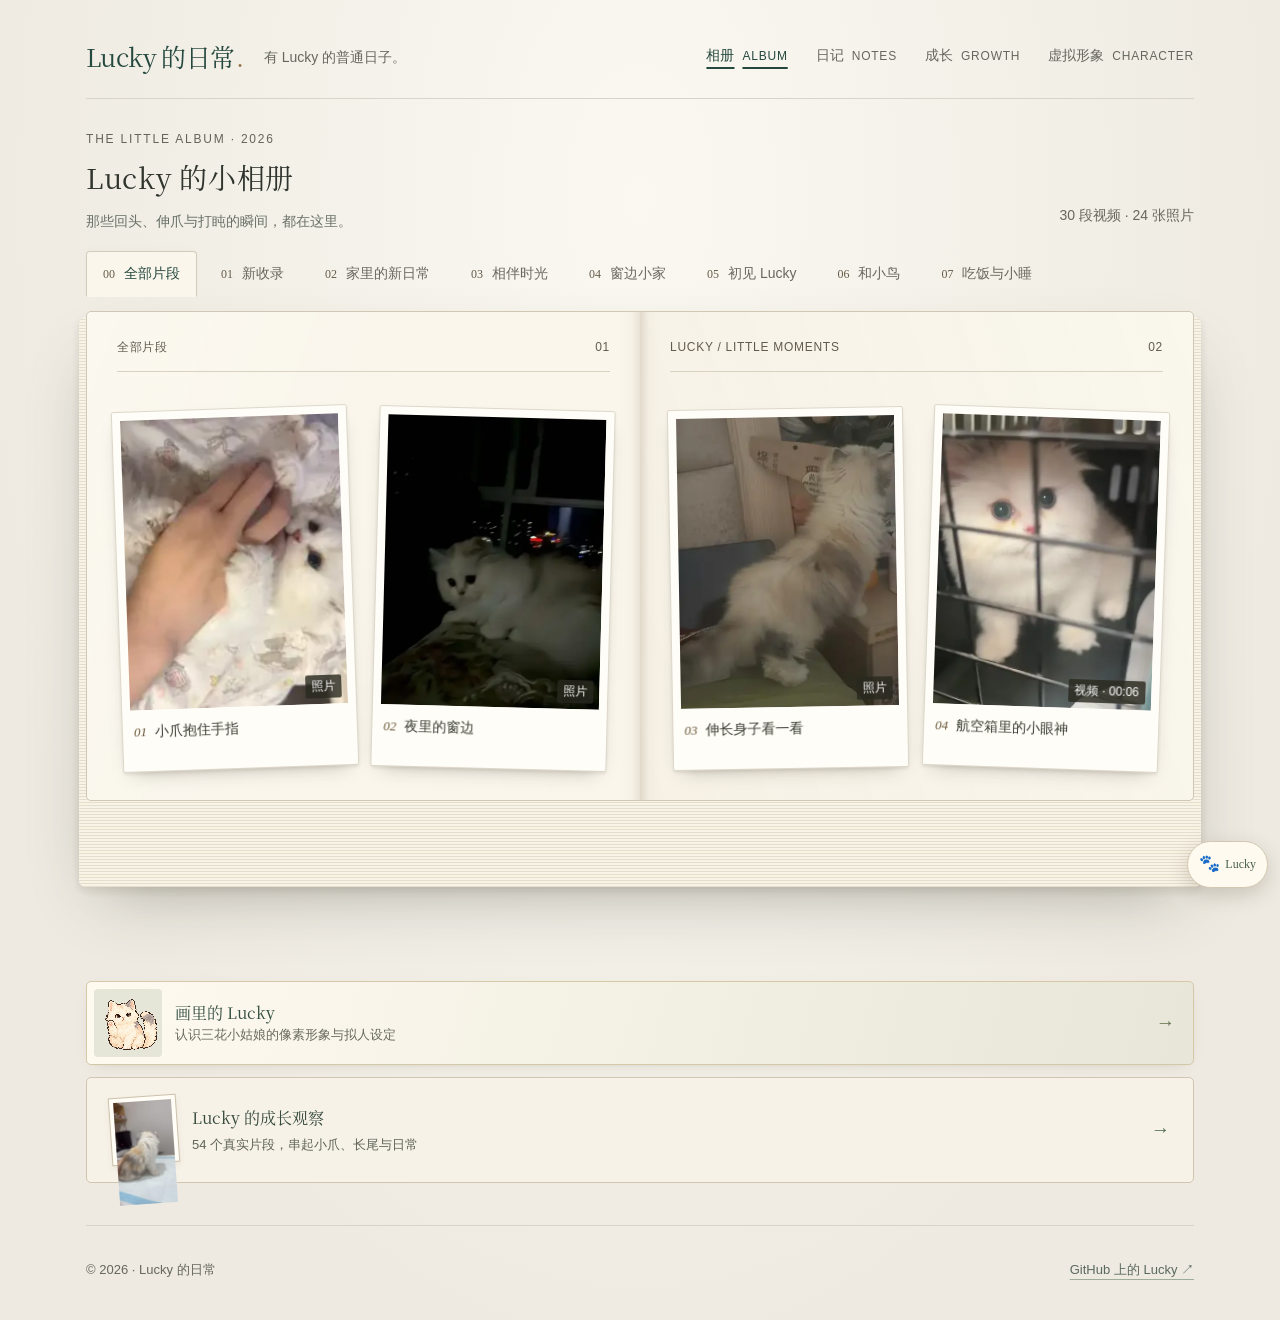
==== commit bed104fd: "Cancel detached Lucky model loading and release resources safely" ====
--- a/index.html
+++ b/index.html
@@ -8,11 +8,11 @@
   <title>Lucky 的日常 · 猫咪小相册</title>
   <meta name="description" content="Lucky 的小相册：三个月大的长尾三花小姑娘，照片、视频、本猫像素形象、绘本风拟人设定和会互动的网页小猫。">
   <link rel="icon" href="assets/favicon.svg" type="image/svg+xml">
-  <link rel="stylesheet" href="styles.css?v=20261019-2">
-  <link rel="stylesheet" href="album.css?v=20261019-2">
-  <link rel="stylesheet" href="pet.css?v=20261019-2">
-  <script type="module" src="app.js?v=20261019-2"></script>
-  <script type="module" src="pet.js?v=20261019-2"></script>
+  <link rel="stylesheet" href="styles.css?v=20261020-1">
+  <link rel="stylesheet" href="album.css?v=20261020-1">
+  <link rel="stylesheet" href="pet.css?v=20261020-1">
+  <script type="module" src="app.js?v=20261020-1"></script>
+  <script type="module" src="pet.js?v=20261020-1"></script>
 </head>
 <body>
   <a class="skip-link" href="#main">跳到内容</a>
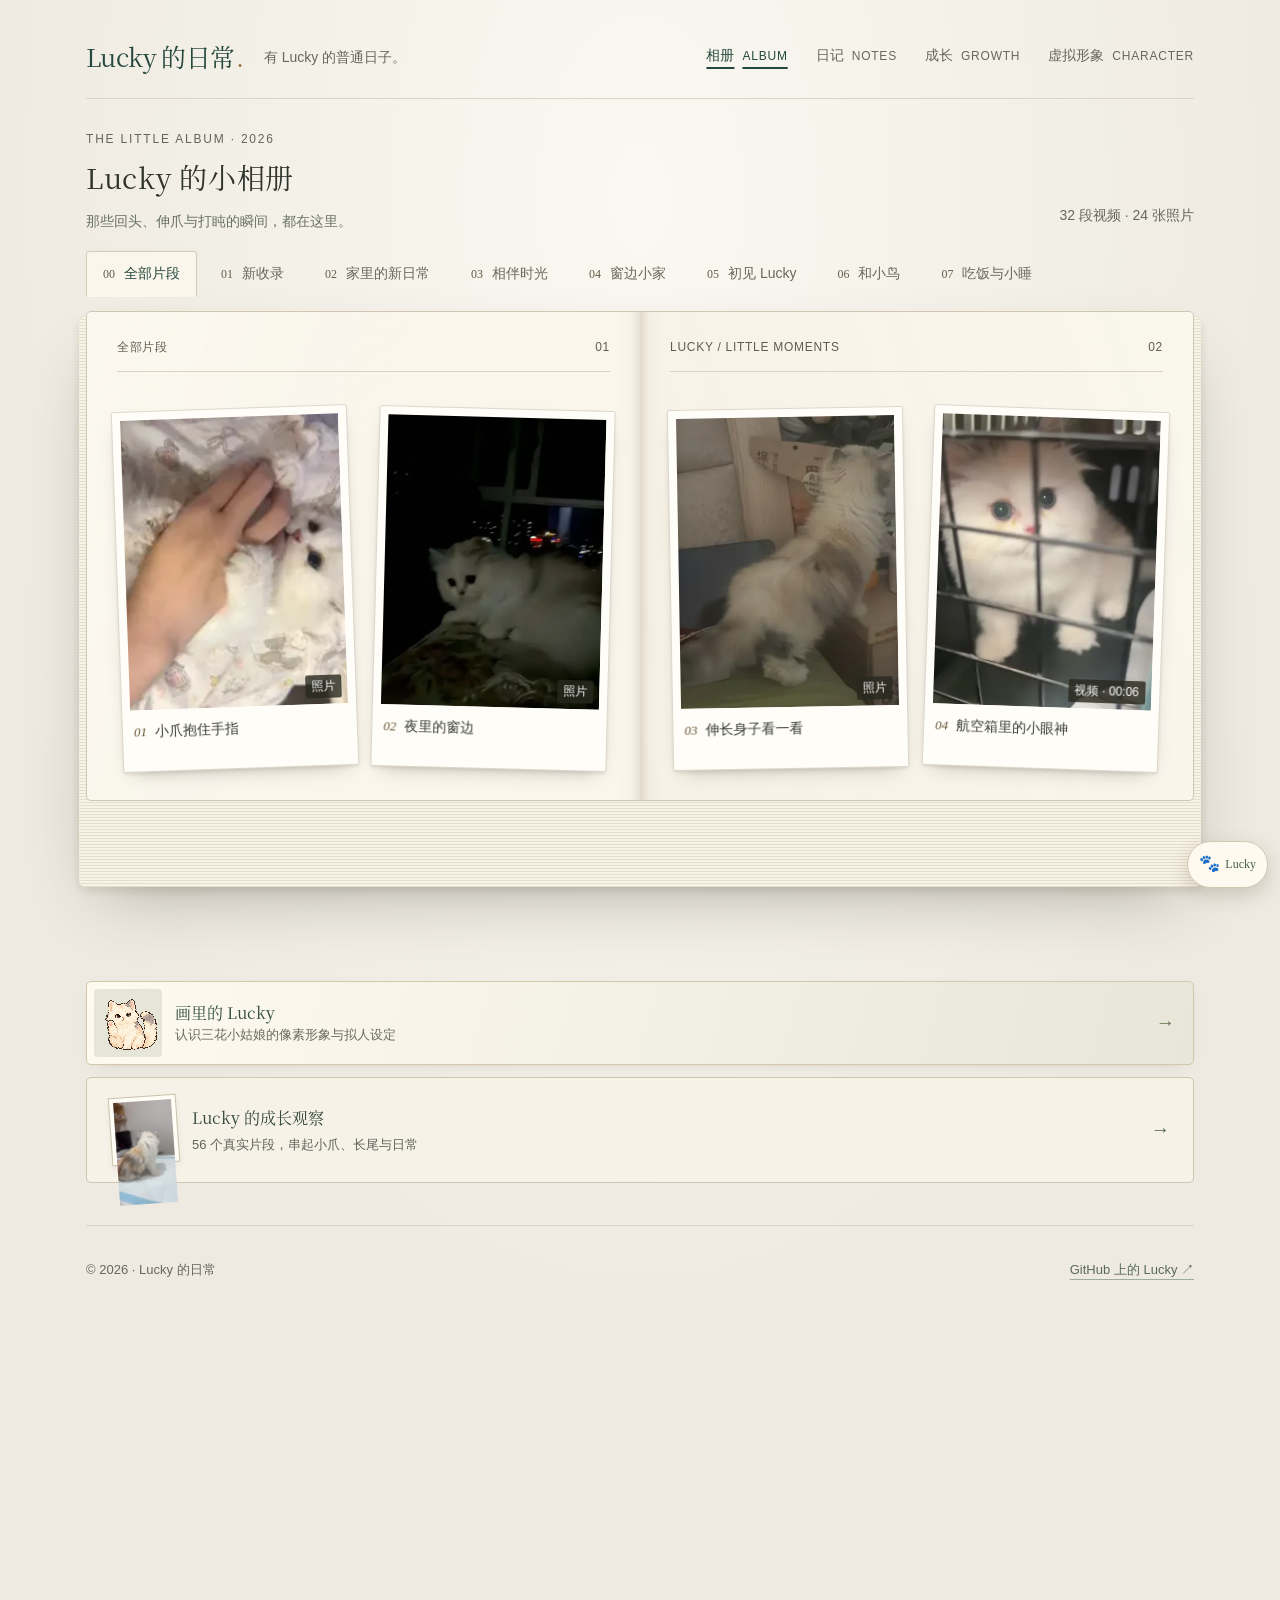
==== commit 020e0742: "Refine Lucky reading flow and add two recent cat videos" ====
--- a/index.html
+++ b/index.html
@@ -8,11 +8,11 @@
   <title>Lucky 的日常 · 猫咪小相册</title>
   <meta name="description" content="Lucky 的小相册：三个月大的长尾三花小姑娘，照片、视频、本猫像素形象、绘本风拟人设定和会互动的网页小猫。">
   <link rel="icon" href="assets/favicon.svg" type="image/svg+xml">
-  <link rel="stylesheet" href="styles.css?v=20261020-1">
-  <link rel="stylesheet" href="album.css?v=20261020-1">
-  <link rel="stylesheet" href="pet.css?v=20261020-1">
-  <script type="module" src="app.js?v=20261020-1"></script>
-  <script type="module" src="pet.js?v=20261020-1"></script>
+  <link rel="stylesheet" href="styles.css?v=20261020-2">
+  <link rel="stylesheet" href="album.css?v=20261020-2">
+  <link rel="stylesheet" href="pet.css?v=20261020-2">
+  <script type="module" src="app.js?v=20261020-2"></script>
+  <script type="module" src="pet.js?v=20261020-2"></script>
 </head>
 <body>
   <a class="skip-link" href="#main">跳到内容</a>
--- a/styles.css
+++ b/styles.css
@@ -209,3 +209,74 @@
 .character-playback button:disabled{opacity:.55}
 @media(max-width:760px){.character-transform--live{gap:18px}.character-transform--live .character-display{height:430px}}
 @media(max-width:380px){.character-transform--live{padding:0}.character-transform--live .character-display{height:360px}.character-transform--live .character-interactions{grid-template-columns:repeat(auto-fit,minmax(min(100%,5.5rem),1fr))}}
+
+/* Read the cat's story before the catalogue; keep the owner's paper and green ink. */
+.growth-view .growth-hero{grid-template-columns:minmax(0,1fr) minmax(0,.95fr);min-height:0;border:0;border-radius:0;background:#e8ece5;box-shadow:none;overflow:hidden}
+.growth-view .growth-hero:before,.growth-view .growth-hero-copy:after{content:none}
+.growth-view .growth-hero-copy{padding:clamp(25px,4vw,58px);justify-content:center}
+.growth-view .growth-hero h1{margin:0 0 24px;font-size:clamp(2rem,5vw,4.4rem);line-height:1.2;letter-spacing:-.025em}
+.growth-view .growth-hero-lead{color:#354d40;line-height:1.8}
+.growth-overview{display:flex;flex-wrap:wrap;gap:8px 18px;margin:25px 0 0}
+.growth-overview button{min-height:44px;padding:10px 16px;border:0;border-radius:0;background:#2d4f40;color:#fffdf6;font:inherit;font-size:.875rem;cursor:pointer}
+.growth-overview button+button{background:transparent;color:#2d4f40;padding-inline:2px;text-decoration:underline;text-underline-offset:5px}
+.growth-overview button:hover{background:#183e2e;color:#fffdf6}
+.growth-overview button:focus-visible{outline:2px solid #2d4f40;outline-offset:4px}
+.growth-view .growth-profile{display:block;margin-top:24px;padding:0;border:0;color:#4c5c4f;font-size:.8125rem}
+.growth-view .growth-profile>span{display:block}
+.growth-view .growth-profile strong{display:block;font-size:.875rem}
+.growth-view .growth-hero-photo{display:flex;flex-direction:column;min-height:0;background:#e2e5df;padding:20px}
+.growth-view .growth-cover-button{height:480px;flex:none;min-height:0}
+.growth-view .growth-hero-photo img{position:static;object-fit:contain;object-position:center}
+.growth-view .growth-hero-photo figcaption{position:static;background:none;padding:14px 0 0;text-align:center;color:#405044;font-size:.8125rem}
+.growth-view .growth-observations{margin-top:64px}
+.growth-view .growth-story-heading{align-items:start}
+.growth-view .growth-story-heading h2{margin:0;font-size:clamp(1.6rem,3vw,2.6rem);line-height:1.45}
+.growth-view .growth-story-heading>p,.growth-view .growth-theme>header>p:last-child{font-size:1rem;color:#435247}
+.growth-view .growth-moment article{border:0;border-radius:0;background:transparent;box-shadow:none}
+.growth-view .growth-observations .growth-moment-copy{padding:16px 0 24px}
+.growth-view .growth-moment p{font-size:1rem;color:#435247}
+.growth-view .growth-image-button{border-radius:0;background:#e5e7e0}
+.growth-view .growth-context{display:block;border:0;background:#e8ece5}
+.growth-view .growth-context p{font-size:1rem;color:#435247}
+.growth-view .growth-intake-chart{border:0;border-radius:0;background:#e8ece5}
+.growth-view .growth-collection{margin-top:80px}
+.growth-view .growth-collection-copy{border-bottom:0}
+.journal-view .journal-heading{padding:30px 0 24px;margin:0 0 22px;background:none;border:0;border-radius:0;box-shadow:none;color:#284638}
+.journal-view .journal-heading:before,.journal-view .journal-heading:after{content:none}
+.journal-view .journal-heading h1{font-size:clamp(2rem,4vw,3.5rem);line-height:1.3;margin:0 0 16px;color:#284638}
+.journal-view .journal-heading>p:not(.eyebrow){color:#435247;font-size:1rem;max-width:38em}
+.journal-view .journal-heading>span{display:block;color:#526153;font-size:.875rem;margin-top:16px}
+.journal-view .journal-index{border:0;margin-bottom:32px;padding-block:0 12px}
+.journal-view .journal-index button{border:0;border-radius:0;min-height:44px;background:#e8ece5;color:#2d4f40}
+.journal-view .journal-section .journal-section-heading{grid-template-columns:minmax(0,1fr) auto;padding:0;border:0;gap:16px;margin-bottom:24px}
+.journal-view .journal-section-heading h2{font-size:clamp(1.45rem,2.4vw,2rem)}
+.journal-view .journal-section-description,.journal-view .post-description{font-size:1rem;color:#435247}
+.journal-view .post-item,.journal-view .journal-section--standard .post-item:first-child{border-bottom:0}
+.journal-view .journal-section .post-item .media-thumbnail{border:0;border-radius:0;background:#e5e7e0}
+.journal-view .journal-section .post-item:first-child{border:0;border-radius:0;box-shadow:none;background:#e8ece5}
+.journal-view .journal-section--standard .post-item:first-child{background:transparent}
+@media(max-width:800px){
+ .growth-view .growth-cover-button{height:390px}
+ .growth-view .growth-hero-copy{padding:28px}
+}
+@media(max-width:640px){
+ .growth-view .growth-hero{display:flex;gap:0}
+ .growth-view .growth-hero-copy{padding:26px 22px}
+ .growth-view .growth-hero h1{margin-bottom:16px}
+ .growth-view .growth-hero-photo{height:auto;padding:16px 22px 20px}
+ .growth-view .growth-cover-button{height:330px;flex:none}
+ .growth-view .growth-hero-lead{font-size:1rem}
+ .growth-view .growth-profile{margin-top:20px}
+ .growth-view .growth-story-heading>p{font-size:.9375rem}
+ .growth-view .growth-observations{margin-top:44px}
+ .growth-view .growth-observations .growth-moment-copy{padding:15px 0 24px}
+ .growth-view .growth-collection{margin-top:56px}
+ .journal-view .journal-heading{padding:4px 0 12px;margin-bottom:18px}
+ .journal-view .journal-heading h1{margin-bottom:12px}
+ .journal-view .journal-heading>p:not(.eyebrow){font-size:.9375rem}
+ .journal-view .journal-section .journal-section-heading{gap:8px;grid-template-columns:minmax(0,1fr)}
+ .journal-view .journal-section-count{grid-column:1;padding:0}
+ .journal-view .journal-index{margin-bottom:22px}
+}
+
+.growth-view .growth-theme-index button{border:0;border-radius:0;background:#e8ece5;font-size:.875rem}
--- a/album.css
+++ b/album.css
@@ -174,6 +174,7 @@
 .journal-view .post-title{margin:0 0 5px;font-size:1.28rem;line-height:1.5}
 .journal-view .post-description{font-size:.875rem;line-height:1.7}
 .journal-view .media-thumbnail{width:100%;height:auto;aspect-ratio:16/10;flex:none;border:1px solid #ddd5c5;border-radius:3px;background:#e9e2d6;overflow:hidden}
+.journal-view .journal-section .post-item .media-thumbnail.media-thumbnail--portrait{height:auto;aspect-ratio:4/5}
 .journal-view .media-thumbnail img{width:100%;height:100%;aspect-ratio:auto;object-fit:cover;transition:transform .45s ease,opacity .25s ease}
 .journal-view .post-link:hover .media-thumbnail img{transform:scale(1.035)}
 .journal-view .post-item:first-child{grid-column:1/-1;padding:0;border:1px solid #d4c9b5;border-radius:4px;background:#fcf8ef;overflow:hidden;box-shadow:0 13px 28px -24px #433c2f96}
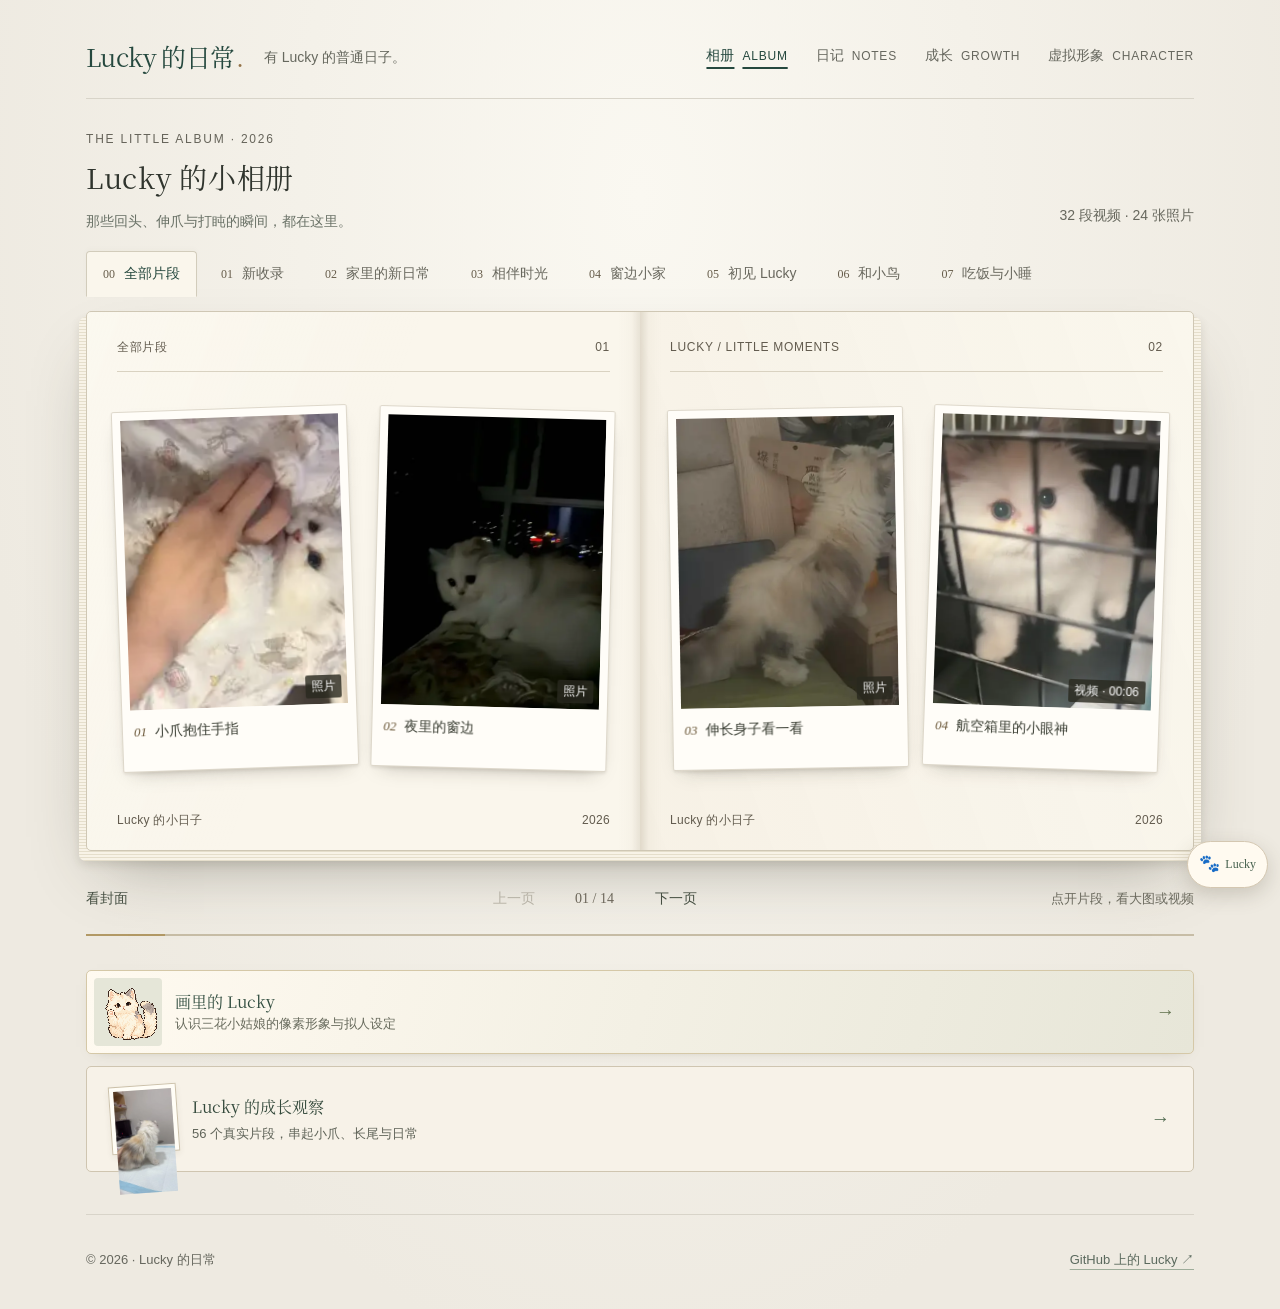
==== commit 10a12f82: "Publish girl v012 with independent ear responses" ====
--- a/index.html
+++ b/index.html
@@ -8,11 +8,11 @@
   <title>Lucky 的日常 · 猫咪小相册</title>
   <meta name="description" content="Lucky 的小相册：三个月大的长尾三花小姑娘，照片、视频、本猫像素形象、绘本风拟人设定和会互动的网页小猫。">
   <link rel="icon" href="assets/favicon.svg" type="image/svg+xml">
-  <link rel="stylesheet" href="styles.css?v=20261020-2">
-  <link rel="stylesheet" href="album.css?v=20261020-2">
-  <link rel="stylesheet" href="pet.css?v=20261020-2">
-  <script type="module" src="app.js?v=20261020-2"></script>
-  <script type="module" src="pet.js?v=20261020-2"></script>
+  <link rel="stylesheet" href="styles.css?v=20261021-1">
+  <link rel="stylesheet" href="album.css?v=20261021-1">
+  <link rel="stylesheet" href="pet.css?v=20261021-1">
+  <script type="module" src="app.js?v=20261021-1"></script>
+  <script type="module" src="pet.js?v=20261021-1"></script>
 </head>
 <body>
   <a class="skip-link" href="#main">跳到内容</a>
